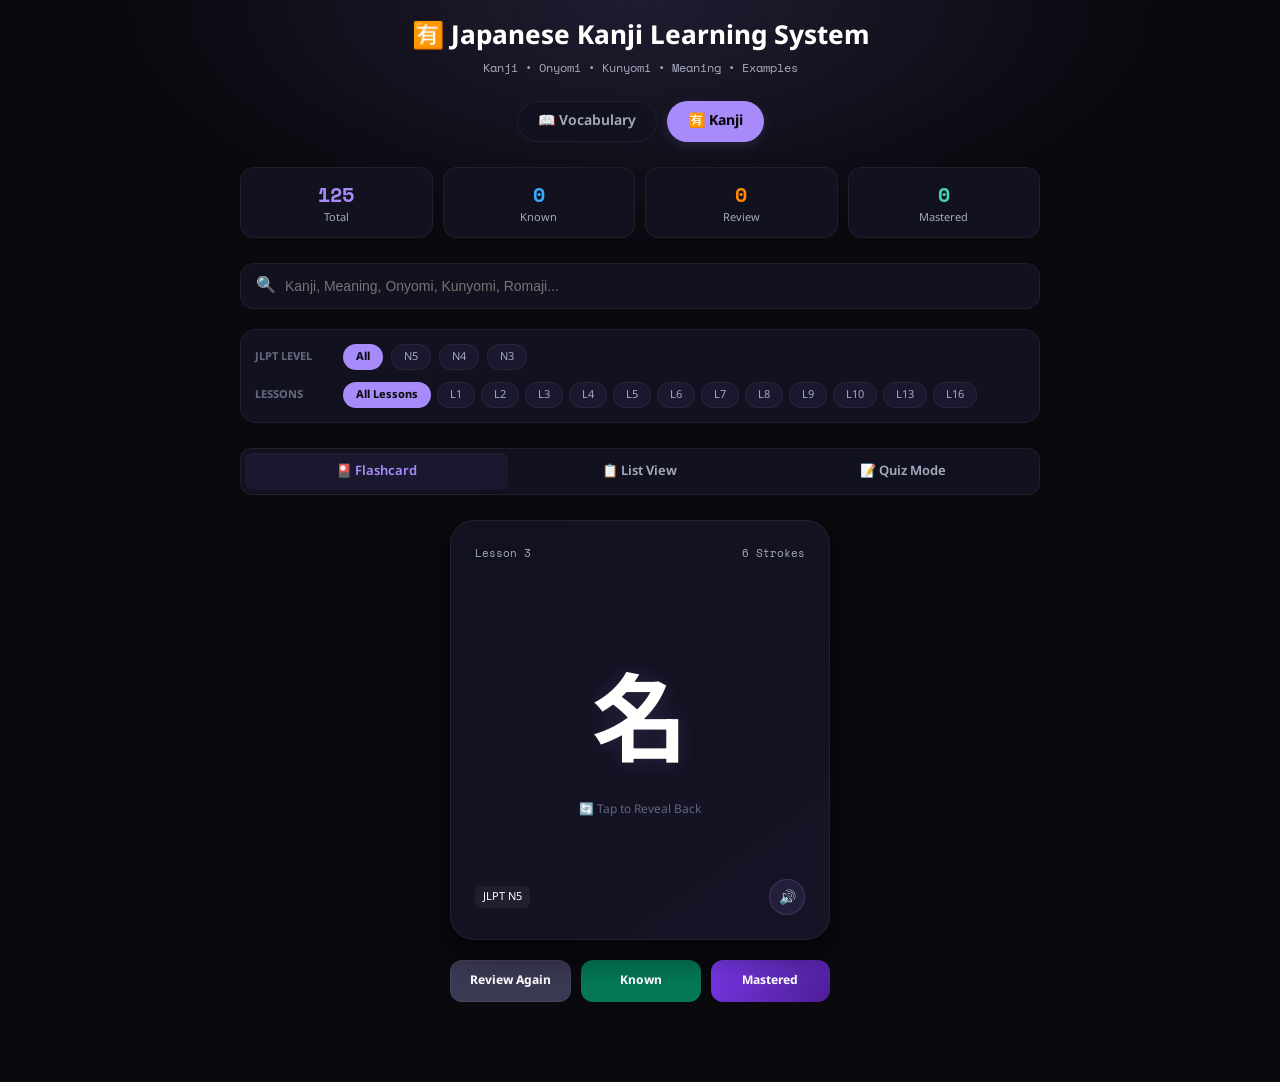
==== kanji.html @ b6e2bb4d "Add files via upload" ====
<!DOCTYPE html>
<html lang="bn">
<head>
<meta charset="UTF-8">
<meta name="viewport" content="width=device-width, initial-scale=1.0">
<title>Japanese Kanji Learning System (Premium)</title>
<link rel="preconnect" href="https://fonts.googleapis.com">
<link href="https://fonts.googleapis.com/css2?family=Noto+Sans+Bengali:wght@400;500;600;700&family=Noto+Sans+JP:wght@500;700&family=Space+Mono:wght@400;700&display=swap" rel="stylesheet">
<style>
:root {
  --bg: #09090e;
  --surface: #12111f;
  --surface2: #1a182e;
  --border: rgba(255,255,255,0.06);
  --text: #fffffe;
  --muted: #a7a9be;
  --hint: #63657a;
  --primary: #a78bfa; 
  --success: #43d9ad;
  --warning: #ff8906;
  --danger: #f43f5e;
  --glow: rgba(167, 139, 250, 0.15);
}

* { box-sizing: border-box; margin: 0; padding: 0; }
body { font-family: 'Noto Sans Bengali', sans-serif; background: var(--bg); color: var(--text); min-height: 100vh; padding: 20px 16px 80px; }
body::before { content: ''; position: fixed; inset: 0; background: radial-gradient(ellipse 60% 40% at 50% 0%, var(--glow) 0%, transparent 70%); pointer-events: none; z-index: 0; }
.container { position: relative; z-index: 1; max-width: 800px; margin: 0 auto; }

/* HEADER & NAV */
header { text-align: center; margin-bottom: 25px; }
header h1 { font-size: 26px; font-weight: 700; margin-bottom: 4px; display: flex; align-items: center; justify-content: center; gap: 8px; }
header p { font-size: 12px; color: var(--muted); font-family: 'Space Mono', monospace; }
.nav-tabs { display: flex; gap: 10px; margin-bottom: 25px; justify-content: center; }
.nav-tab { padding: 10px 20px; border-radius: 100px; background: var(--surface); color: var(--muted); text-decoration: none; font-weight: 600; font-size: 14px; border: 1px solid var(--border); transition: all 0.2s; }
.nav-tab.active { background: var(--primary); color: #09090e; font-weight: 700; box-shadow: 0 4px 12px var(--glow); border-color: transparent; }

/* STATS */
.stats-row { display: grid; grid-template-columns: repeat(4, 1fr); gap: 10px; margin-bottom: 25px; }
.stat-card { background: var(--surface); border: 1px solid var(--border); padding: 12px; border-radius: 14px; text-align: center; }
.stat-card .val { font-family: 'Space Mono', monospace; font-size: 20px; font-weight: 700; color: var(--primary); }
.stat-card .lbl { font-size: 11px; color: var(--muted); margin-top: 2px; }

/* SEARCH & FILTERS */
.search-wrapper { position: relative; margin-bottom: 20px; }
.search-input { width: 100%; padding: 14px 16px 14px 44px; background: var(--surface); border: 1px solid var(--border); border-radius: 14px; color: var(--text); font-size: 14px; transition: all 0.3s; }
.search-input:focus { outline: none; border-color: var(--primary); box-shadow: 0 0 15px var(--glow); }
.search-icon { position: absolute; left: 16px; top: 50%; transform: translateY(-50%); color: var(--hint); }

.filter-section { background: var(--surface); border: 1px solid var(--border); padding: 14px; border-radius: 16px; margin-bottom: 25px; display: flex; flex-direction: column; gap: 12px; }
.filter-row { display: flex; gap: 8px; flex-wrap: wrap; align-items: center; }
.filter-lbl { font-size: 11px; font-weight: bold; color: var(--hint); text-transform: uppercase; width: 80px; }
.chip { padding: 5px 12px; border-radius: 100px; background: var(--surface2); border: 1px solid var(--border); color: var(--muted); font-size: 11px; cursor: pointer; font-family: inherit; transition: all 0.2s; }
.chip.active { background: var(--primary); color: #09090e; font-weight: bold; border-color: transparent; }

/* MODE CONTROLLER */
.mode-switch { display: flex; background: var(--surface); border: 1px solid var(--border); padding: 4px; border-radius: 12px; margin-bottom: 25px; }
.mode-btn { flex: 1; padding: 10px; border: none; background: transparent; color: var(--muted); font-size: 13px; font-weight: 600; cursor: pointer; border-radius: 8px; transition: all 0.2s; font-family: inherit; }
.mode-btn.active { background: var(--surface2); color: var(--primary); box-shadow: inset 0 1px 2px rgba(255,255,255,0.05); }

/* KANJI FLASHCARD (Modern Premium Flip UI) */
.flashcard-view { display: flex; flex-direction: column; align-items: center; gap: 20px; }
.flip-container { perspective: 1000px; width: 100%; max-width: 380px; height: 420px; cursor: pointer; }
.card-inner { position: relative; width: 100%; height: 100%; text-align: center; transition: transform 0.6s cubic-bezier(0.4, 0, 0.2, 1); transform-style: preserve-3d; }
.flip-container.flipped .card-inner { transform: rotateY(180deg); }

.card-front, .card-back { position: absolute; width: 100%; height: 100%; backface-visibility: hidden; border-radius: 24px; border: 1px solid var(--border); padding: 24px; display: flex; flex-direction: column; justify-content: space-between; box-shadow: 0 15px 35px rgba(0,0,0,0.5); }
.card-front { background: linear-gradient(145deg, var(--surface), #151426); }
.card-back { background: linear-gradient(145deg, #151426, var(--surface)); transform: rotateY(180deg); text-align: left; overflow-y: auto; }

.badge-row { display: flex; justify-content: space-between; font-family: 'Space Mono', monospace; font-size: 11px; color: var(--muted); }
.kanji-big { font-family: 'Noto Sans JP', sans-serif; font-size: 96px; font-weight: 700; color: var(--text); margin: 20px 0; text-shadow: 0 0 20px var(--glow); }
.reveal-hint { font-size: 12px; color: var(--hint); display: flex; align-items: center; justify-content: center; gap: 5px; }

.audio-btn { background: rgba(167, 139, 250, 0.1); border: 1px solid rgba(167, 139, 250, 0.2); width: 36px; height: 36px; border-radius: 50%; display: flex; align-items: center; justify-content: center; color: var(--primary); cursor: pointer; transition: all 0.2s; font-size: 14px; }
.audio-btn:hover { background: var(--primary); color: #09090e; }

/* PROGRESS ACTIONS */
.action-row { display: flex; gap: 10px; width: 100%; max-width: 380px; }
.action-btn { flex: 1; padding: 12px; border: none; border-radius: 12px; font-family: inherit; font-size: 12px; font-weight: bold; cursor: pointer; transition: all 0.2s; text-align: center; color: #fff; }
.btn-review { background: #3b3a54; border: 1px solid rgba(255,255,255,0.05); }
.btn-known { background: #047857; }
.btn-master { background: linear-gradient(135deg, #7c3aed, #4c1d95); }

/* LIST VIEW */
.list-view { display: grid; grid-template-columns: repeat(auto-fill, minmax(170px, 1fr)); gap: 12px; width: 100%; }
.mini-card { background: var(--surface); border: 1px solid var(--border); border-radius: 16px; padding: 16px; text-align: center; transition: all 0.2s; cursor: pointer; position: relative; }
.mini-card:hover { border-color: var(--primary); transform: translateY(-3px); box-shadow: 0 8px 20px rgba(0,0,0,0.3); }
.mini-card .k-char { font-family: 'Noto Sans JP', sans-serif; font-size: 36px; font-weight: bold; margin-bottom: 6px; }
.mini-card .k-mean { font-size: 13px; font-weight: 600; color: var(--success); }
.mini-card .k-less { font-family: 'Space Mono', monospace; font-size: 10px; color: var(--hint); margin-top: 4px; }
.status-dot { position: absolute; top: 10px; right: 10px; width: 6px; height: 6px; border-radius: 50%; }

/* QUIZ VIEW */
.quiz-view { max-width: 500px; margin: 0 auto; background: var(--surface); border: 1px solid var(--border); padding: 24px; border-radius: 24px; }
.quiz-header { display: flex; justify-content: space-between; font-size: 12px; color: var(--muted); margin-bottom: 15px; font-family: 'Space Mono', monospace; }
.q-box { font-size: 22px; font-weight: 700; text-align: center; margin: 20px 0; color: var(--text); }
.q-box .large-q { font-family: 'Noto Sans JP', sans-serif; font-size: 64px; display: block; margin-bottom: 10px; }
.options-grid { display: flex; flex-direction: column; gap: 10px; }
.opt-btn { background: var(--surface2); border: 1px solid var(--border); padding: 14px; border-radius: 12px; color: var(--text); text-align: left; font-size: 14px; font-family: inherit; cursor: pointer; transition: all 0.2s; }
.opt-btn:hover { border-color: var(--primary); background: rgba(167,139,250,0.05); }
.opt-btn.correct { background: #065f46; border-color: var(--success); color: #fff; }
.opt-btn.wrong { background: #991b1b; border-color: var(--danger); color: #fff; }
.explanation-box { background: rgba(255,137,6,0.08); border-left: 4px solid var(--warning); padding: 12px; border-radius: 0 12px 12px 0; margin-top: 15px; font-size: 12px; line-height: 1.5; color: var(--muted); }

/* MODAL OVERLAY */
.modal { position: fixed; inset: 0; background: rgba(5,5,10,0.85); backdrop-filter: blur(8px); display: flex; align-items: center; justify-content: center; z-index: 1000; opacity: 0; pointer-events: none; transition: opacity 0.3s ease; padding: 16px; }
.modal.show { opacity: 1; pointer-events: auto; }
.modal-content { background: var(--surface); border: 1px solid var(--border); border-radius: 24px; padding: 24px; max-width: 550px; width: 100%; max-height: 90vh; overflow-y: auto; box-shadow: 0 20px 50px rgba(0,0,0,0.5); }
.modal-grid { display: grid; grid-template-columns: 100px 1fr; gap: 20px; border-bottom: 1px solid var(--border); padding-bottom: 16px; margin-bottom: 16px; }
.m-kanji-wrap { text-align: center; }
.m-kanji { font-family: 'Noto Sans JP', sans-serif; font-size: 64px; font-weight: 700; background: var(--surface2); border-radius: 16px; height: 100px; display: flex; align-items: center; justify-content: center; border: 1px solid var(--border); }
.sec-title { font-size: 12px; font-weight: bold; color: var(--primary); text-transform: uppercase; letter-spacing: 0.05em; margin-bottom: 6px; margin-top: 14px; }
.comp-chip { display: inline-block; background: rgba(255,255,255,0.04); border: 1px solid var(--border); padding: 4px 8px; border-radius: 6px; font-size: 12px; margin-right: 6px; margin-bottom: 6px; }
.ex-item, .sent-item { background: rgba(0,0,0,0.15); padding: 10px; border-radius: 10px; margin-bottom: 8px; font-size: 13px; line-height: 1.5; }
.jp-txt { font-family: 'Noto Sans JP', sans-serif; font-weight: 500; color: #fff; }
.m-close { display: block; width: 100%; padding: 12px; background: var(--surface2); border: 1px solid var(--border); color: var(--text); border-radius: 12px; cursor: pointer; font-weight: bold; font-family: inherit; margin-top: 20px; }
.m-close:hover { background: var(--danger); color: #fff; border-color: transparent; }

.hidden { display: none !important; }
</style>
</head>
<body>

<div class="container">
  <header>
    <h1>🈶 Japanese Kanji Learning System</h1>
    <p>Kanji • Onyomi • Kunyomi • Meaning • Examples</p>
  </header>

  <!-- NAVIGATION TABS -->
  <div class="nav-tabs">
    <a href="index.html" class="nav-tab">📖 Vocabulary</a>
    <a href="kanji.html" class="nav-tab active">🈶 Kanji</a>
  </div>

  <!-- STATS -->
  <div class="stats-row">
    <div class="stat-card"><div class="val" id="stTotal">0</div><div class="lbl">Total</div></div>
    <div class="stat-card"><div class="val" id="stKnown" style="color: #3da9fc;">0</div><div class="lbl">Known</div></div>
    <div class="stat-card"><div class="val" id="stReview" style="color: var(--warning);">0</div><div class="lbl">Review</div></div>
    <div class="stat-card"><div class="val" id="stMaster" style="color: var(--success);">0</div><div class="lbl">Mastered</div></div>
  </div>

  <!-- SEARCH BOX -->
  <div class="search-wrapper">
    <span class="search-icon">🔍</span>
    <input type="text" class="search-input" id="searchBar" placeholder="Kanji, Meaning, Onyomi, Kunyomi, Romaji..." oninput="debouncedSearch()">
  </div>

  <!-- FILTERS SECTION -->
  <div class="filter-section">
    <div class="filter-row">
      <span class="filter-lbl">JLPT Level</span>
      <button class="chip active" onclick="filterJLPT('all', this)">All</button>
      <button class="chip" onclick="filterJLPT('N5', this)">N5</button>
      <button class="chip" onclick="filterJLPT('N4', this)">N4</button>
      <button class="chip" onclick="filterJLPT('N3', this)">N3</button>
    </div>
    <div class="filter-row">
      <span class="filter-lbl">Lessons</span>
      <div id="lessonChipsContainer" style="display:flex; gap:6px; flex-wrap:wrap;">
        <button class="chip active" onclick="filterLesson('all', this)">All Lessons</button>
      </div>
    </div>
  </div>

  <!-- MODE SWITCHER -->
  <div class="mode-switch">
    <button class="mode-btn active" onclick="switchMode('flashcard')">🎴 Flashcard</button>
    <button class="mode-btn" onclick="switchMode('list')">📋 List View</button>
    <button class="mode-btn" onclick="switchMode('quiz')">📝 Quiz Mode</button>
  </div>

  <!-- MAIN VIEWS CONTAINER -->
  <main id="viewContainer">
    
    <!-- FLASHCARD MODE -->
    <div id="flashcardMode" class="flashcard-view">
      <div class="flip-container" id="flipper" onclick="toggleFlip()">
        <div class="card-inner">
          <!-- Front -->
          <div class="card-front">
            <div class="badge-row">
              <span id="fcLesson">Lesson --</span>
              <span id="fcStrokes">-- Strokes</span>
            </div>
            <div>
              <div class="kanji-big" id="fcKanji">一</div>
              <div class="reveal-hint">🔄 Tap to Reveal Back</div>
            </div>
            <div style="display:flex; justify-content:space-between; width:100%; align-items:center;">
              <span id="fcLevel" style="background:rgba(255,255,255,0.05); padding:4px 8px; border-radius:6px; font-size:11px;">JLPT N5</span>
              <button class="audio-btn" onclick="playAudio(event)">🔊</button>
            </div>
          </div>
          <!-- Back -->
          <div class="card-back">
            <div style="display:flex; justify-content:space-between; margin-bottom:10px;">
              <strong id="fcBackMeaning" style="color:var(--success); font-size:18px;">Meaning</strong>
              <button class="audio-btn" id="fcBackAudio">🔊</button>
            </div>
            <div style="font-size:13px; line-height:1.6; color:var(--muted); margin-bottom:12px;">
              <div><strong>Onyomi:</strong> <span id="fcBackOn" class="jp-txt"></span></div>
              <div><strong>Kunyomi:</strong> <span id="fcBackKun" class="jp-txt"></span></div>
              <div><strong>Radical:</strong> <span id="fcBackRadical"></span></div>
            </div>
            <div style="background:rgba(255,137,6,0.05); border-left:3px solid var(--warning); padding:8px; border-radius:4px; font-size:12px;">
              <strong style="color:var(--warning); display:block; margin-bottom:2px;">💡 AI Memory Story:</strong>
              <span id="fcBackStory"></span>
            </div>
            <div style="margin-top:12px; font-size:11px; color:var(--hint); text-align:center;">💡 Tap again to flip back or click Detail Modal below</div>
          </div>
        </div>
      </div>
      <!-- Progress Buttons -->
      <div class="action-row">
        <button class="action-btn btn-review" onclick="updateProgress('review')">Review Again</button>
        <button class="action-btn btn-known" onclick="updateProgress('known')">Known</button>
        <button class="action-btn btn-master" onclick="updateProgress('master')">Mastered</button>
      </div>
    </div>

    <!-- LIST MODE -->
    <div id="listMode" class="list-view hidden"></div>

    <!-- QUIZ MODE -->
    <div id="quizMode" class="quiz-view hidden">
      <div class="quiz-header">
        <div>Score: <span id="quizScore" style="color:var(--success); font-weight:bold;">0</span></div>
        <div>Question: <span id="quizProgress">0/10</span></div>
      </div>
      <div class="q-box" id="questionBox">Question Loading...</div>
      <div class="options-grid" id="optionsBox"></div>
      <div class="explanation-box hidden" id="quizExplanation"></div>
      <button class="m-close hidden" id="nextQuizBtn" onclick="generateQuizQuestion()" style="background:var(--primary); color:#09090e; margin-top:15px;">Next Question ➔</button>
    </div>

  </main>
</div>

<!-- COMPREHENSIVE DETAIL MODAL -->
<div class="modal" id="detailModal" onclick="closeModal()">
  <div class="modal-content" onclick="event.stopPropagation()">
    <div class="modal-grid">
      <div class="m-kanji-wrap">
        <div class="m-kanji" id="mdKanji"></div>
        <div style="font-size:11px; margin-top:6px; color:var(--hint);" id="mdStrokes"></div>
      </div>
      <div>
        <h2 id="mdMeaning" style="color:var(--success); margin-bottom:4px;"></h2>
        <p id="mdMeta" style="font-size:12px; color:var(--muted); font-family:'Space Mono';"></p>
        <div style="margin-top:8px;">
          <span class="comp-chip" id="mdRadical">Radical: </span>
        </div>
      </div>
    </div>
    
    <div class="sec-title">Readings</div>
    <div style="background:var(--surface2); padding:10px; border-radius:10px; font-size:13px; line-height:1.6;">
      <div><strong style="color:var(--hint)">Onyomi:</strong> <span id="mdOn" class="jp-txt"></span></div>
      <div><strong style="color:var(--hint)">Kunyomi:</strong> <span id="mdKun" class="jp-txt"></span></div>
    </div>

    <div class="sec-title">🧠 AI Component & Memory Technique</div>
    <div style="background:rgba(255,137,6,0.04); border-left:3px solid var(--warning); padding:12px; border-radius:6px; font-size:13px; line-height:1.5;">
      <div style="margin-bottom:6px;"><strong>Components:</strong> <span id="mdComponents" style="color:#fff;"></span></div>
      <div><strong>Story:</strong> <span id="mdStory" style="color:var(--muted);"></span></div>
    </div>

    <div class="sec-title">📚 Common Compound Words</div>
    <div id="mdExamples"></div>

    <div class="sec-title">💬 Context Sentence</div>
    <div id="mdSentences"></div>

    <button class="m-close" onclick="closeModal()">Close Details</button>
  </div>
</div>

<script>
/**
 * ----------------------------------------------------
 * KANJI KNOWLEDGE DATABASE (L3 to L18 Complete System)
 * Includes Native Fallbacks for Missing Markdown Parsed Fields
 * ----------------------------------------------------
 */
/**
 * ----------------------------------------------------
 * KANJI KNOWLEDGE DATABASE (ALL LESSONS COMPLETE LIST)
 * Cleaned, Structured & Formatted with Premium AI Fallbacks
 * ----------------------------------------------------
 */
const RAW_KANJI_DATABASE = [
  // A1/A2 Elementary Core Lessons (Initial Phase)
  {
    kanji: '名', lesson: '3', meaning: 'নাম / খ্যাতি / বিখ্যাত', strokes: 6, jlpt: 'N5', radical: '口 (Mouth)',
    on: 'メイ / ミョウ (mei / myō)', kun: 'な (na)', components: '夕 (সন্ধ্যা) + 口 (মুখ)',
    story: 'সন্ধ্যায় অন্ধকারে কাউকে চিনতে না পেরে তার "নাম" ধরে ডাকার প্রাচীন দৃশ্য থেকে এই কাঞ্জি এসেছে।',
    examples: [{word: '名前', furigana: 'なまえ', romaji: 'namae', meaning: 'নাম'}, {word: '有名', furigana: 'ゆうめい', romaji: 'yūmei', meaning: 'বিখ্যাত'}],
    sentences: [{jp: 'お名前は何ですか？', furi: 'おなまえはなんですか？', rom: 'O-namae wa nan desu ka?', bn: 'আপনার নাম কি?'}]
  },
  {
    kanji: '前', lesson: '3', meaning: 'সামনে / আগে', strokes: 9, jlpt: 'N5', radical: '刀 (Knife)',
    on: 'ゼン (zen)', kun: 'まえ (mae)', components: 'ハ + 一 + 月 + リ (ছুরি)',
    story: 'মাংস কাটার ছুরির সামনে সমস্ত উপাদান সাজিয়ে রাখার দৃশ্য।',
    examples: [{word: '名前', furigana: 'なまえ', romaji: 'namae', meaning: 'নাম'}, {word: '午前', furigana: 'ごぜん', romaji: 'gozen', meaning: 'সকাল / AM'}],
    sentences: [{jp: '駅の前にいます。', furi: 'えきのまえにいます。', rom: 'Eki no mae ni imasu.', bn: 'আমি স্টেশনের সামনে আছি।'}]
  },
  {
    kanji: '国', lesson: '3', meaning: 'দেশ / রাষ্ট্র', strokes: 8, jlpt: 'N5', radical: '囗 (Enclosure)',
    on: 'コク (koku)', kun: 'くに (kuni)', components: '囗 (সীমানা) + 玉 (রত্ন)',
    story: 'চারদিকের সুরক্ষিত সীমানার ভেতরে রাজা তার মূল্যবান রত্ন বা সম্পদ রক্ষা করছেন—এটাই একটি দেশ।',
    examples: [{word: '外国', furigana: 'がいこく', romaji: 'gaikoku', meaning: 'বিদেশ'}, {word: '中国', furigana: 'ちゅうごく', romaji: 'chūgoku', meaning: 'চীন'}],
    sentences: [{jp: 'お国はどちらですか？', furi: 'おくにはどちらですか？', rom: 'O-kuni wa dochira desu ka?', bn: 'আপনার দেশ কোথায়?'}]
  },
  {
    kanji: '私', lesson: '3', meaning: 'আমি / ব্যক্তিগত', strokes: 7, jlpt: 'N5', radical: '禾 (Grain)',
    on: 'シ (shi)', kun: 'わたし / わたくし (watashi)', components: '禾 (শস্য) + 厶 (ব্যক্তিগত)',
    story: 'নিজের চাষ করা শস্য নিজের প্রাইভেট বা ব্যক্তিগত ঝুড়িতে রাখার মাধ্যমে "আমি" বা "নিজস্ব" প্রকাশ পায়।',
    examples: [{word: '私立大学', furigana: 'しりつだいがく', romaji: 'shiritsu daigaku', meaning: 'প্রাইভেট বিশ্ববিদ্যালয়'}],
    sentences: [{jp: '私は学生です。', furi: 'わたしはがくせいになります。', rom: 'Watashi wa gakusei desu.', bn: 'আমি একজন ছাত্র।'}]
  },
  {
    kanji: '父', lesson: '4', meaning: 'বাবা / পিতা', strokes: 4, jlpt: 'N5', radical: '父 (Father)',
    on: 'フ (fu)', kun: 'ちち (chichi)', components: '父 (কুঠার)',
    story: 'প্রাচীনকালে পরিবারের প্রধান বা বাবা দুই হাতে দুটি পাথরের কুঠার নিয়ে সবাইকে রক্ষা করতেন।',
    examples: [{word: 'お父さん', furigana: 'おとうさん', romaji: 'otōsan', meaning: 'বাবা (অন্যের/সম্মানসূচক)'}, {word: '祖父', furigana: 'そふ', romaji: 'sofu', meaning: 'দাদা / নানা'}],
    sentences: [{jp: '私の父は会社員です。', furi: 'わたしのちちはかいしゃいんです。', rom: 'Watashi no chichi wa kaishain desu.', bn: 'আমার বাবা একজন চাকুরিজীবী।'}]
  },
  {
    kanji: '母', lesson: '4', meaning: 'মা / মাতা', strokes: 5, jlpt: 'N5', radical: '毋 (Mother)',
    on: 'ボ (bo)', kun: 'はは (haha)', components: '女 (নারী) + ორი წერტიলি (বুকের দুধের ফোঁটা)',
    story: 'একজন নারী তার সন্তানকে পরম যত্নে স্তন্যপান করাচ্ছেন, এটি মায়ের ভালোবাসার প্রতীক।',
    examples: [{word: 'お母さん', furigana: 'おかあさん', romaji: 'okāsan', meaning: 'মা (সম্মানসূচক)'}, {word: '祖母', furigana: 'そぼ', romaji: 'sobo', meaning: 'দাদী / নানী'}],
    sentences: [{jp: '母の料理は美味しいです。', furi: 'ははのりょうりはおいしいです。', rom: 'Haha no ryōri wa oishii desu.', bn: 'মায়ের রান্না অনেক সুস্বাদু।'}]
  },
  {
    kanji: '子', lesson: '4', meaning: 'সন্তান / শিশু', strokes: 3, jlpt: 'N5', radical: '子 (Child)',
    on: 'シ / ス (shi / su)', kun: 'こ (ko)', components: '子 (শিশু)',
    story: 'একটি ছোট শিশু দুহাত দুপাশে ছড়িয়ে দোলনা বা বিছানায় শুয়ে খেলা করছে।',
    examples: [{word: '子ども', furigana: 'こども', romaji: 'kodomo', meaning: 'শিশু / বাচ্চারা'}, {word: '男の子', furigana: 'おとこのこ', romaji: 'otoko no ko', meaning: 'ছেলে শিশু'}],
    sentences: [{jp: 'あそこに子どもがいます。', furi: 'あそこにこどもがいます。', rom: 'Asoko ni kodomo ga imasu.', bn: 'ঐখানে একটি শিশু আছে।'}]
  },
  {
    kanji: '本', lesson: '4', meaning: 'বই / মূল / উৎস / কাউন্টার', strokes: 5, jlpt: 'N5', radical: '木 (Tree)',
    on: 'ホン (hon)', kun: 'もと (moto)', components: '木 (গাছ) + 一 (গোড়া)',
    story: 'গাছের গোড়ায় বা মূলে দাগ দেওয়া হয়েছে, যা থেকে কাগজ বা "বই" এর মূল উৎস তৈরি হয়।',
    examples: [{word: '日本', furigana: 'にほん', romaji: 'nihon', meaning: 'জাপান'}, {word: '日本語', furigana: 'にほんご', romaji: 'nihongo', meaning: 'জাপানি ভাষা'}],
    sentences: [{jp: 'これは日本語の本です。', furi: 'これはにほんごのほんですか。', rom: 'Kore wa nihongo no hon desu.', bn: 'এটি একটি জাপানি ভাষার বই।'}]
  },
  {
    kanji: '水', lesson: '5', meaning: 'পানি / জল', strokes: 4, jlpt: 'N5', radical: '水 (Water)',
    on: 'スイ (sui)', kun: 'みず (mizu)', components: '水 (পানি)',
    story: 'চারিদিকে স্প্ল্যাশ বা ছিটকে পড়া পানির ফোঁটা ও মূল জলধারার চিত্র থেকে এটি গঠিত।',
    examples: [{word: '水道', furigana: 'すいどう', romaji: 'suidō', meaning: 'সাপ্লাই পানি'}, {word: '水曜日', furigana: 'すいようび', romaji: 'suiyōbi', meaning: 'বুধবার'}],
    sentences: [{jp: 'お水をください。', furi: 'おみずをください。', rom: 'O-mizu o kudasai.', bn: 'অনুগ্রহ করে পানি দিন।'}]
  },
  {
    kanji: '食', lesson: '5', meaning: 'খাবার / খাওয়া', strokes: 9, jlpt: 'N5', radical: '食 (Food)',
    on: 'ショク (shoku)', kun: 'た.べる (ta.beru)', components: '𠊎 (ছাদ) + 良 (ভালো)',
    story: 'একটি নিরাপদ ঘরের নিচে ভালো বা পুষ্টিকর জিনিস এনে আহার করা।',
    examples: [{word: '食べます', furigana: 'たべます', romaji: 'tabemasu', meaning: 'খাওয়া'}, {word: '食堂', furigana: 'しょくどう', romaji: 'shokudō', meaning: 'ক্যান্টিন / রেস্টুরেন্ট'}],
    sentences: [{jp: '朝ご飯を食べます。', furi: 'あさごはんをたべます。', rom: 'Asagohan o tabemasu.', bn: 'আমি সকালের নাস্তা খাই।'}]
  },
  {
    kanji: '飲', lesson: '5', meaning: 'পান করা', strokes: 12, jlpt: 'N5', radical: '食 (Food)',
    on: 'イン (in)', kun: 'の.む (no.mu)', components: '食 (খাবার) + 欠 (হাঁ করা মুখ)',
    story: 'খাবারের সামনে গিয়ে তৃষ্ণার্ত অবস্থায় বড় করে মুখ হাঁ করে তরল ড্রিংক বা পান করা।',
    examples: [{word: '飲みます', furigana: 'みます', romaji: 'nomimasu', meaning: 'পান করা'}, {word: '飲み物', furigana: 'のみもの', romaji: 'nomimono', meaning: 'পানীয়'}],
    sentences: [{jp: 'お茶を飲みませんか？', furi: 'おちゃをのみませんか？', rom: 'O-cha o nomimasen ka?', bn: 'একসাথে চা পান করবেন কি?'}]
  },
  {
    kanji: '魚', lesson: '6', meaning: 'মাছ', strokes: 11, jlpt: 'N5', radical: '魚 (Fish)',
    on: 'ギョ (gyo)', kun: 'さかな (sakana)', components: 'ク (মাথা) + 田 (শরীর) + 灬 (লেজ/পাখনা)',
    story: 'মাছের মাথা, আঁশযুক্ত বড় পেট এবং পানির নিচে থাকা পাখনার ছবির সমন্বয়ে কাঞ্জিটি গঠিত।',
    examples: [{word: '魚市場', furigana: 'うおいちば', romaji: 'uoichiba', meaning: 'মাছের বাজার'}, {word: '人魚', furigana: 'にんぎょ', romaji: 'ningyo', meaning: 'মৎস্যকন্যা'}],
    sentences: [{jp: '生の魚は食べられません。', furi: 'なまのさかなはたべられません。', rom: 'Nama no sakana wa taberaremasen.', bn: 'আমি কাঁচা মাছ খেতে পারি না।'}]
  },
  {
    kanji: '肉', lesson: '6', meaning: 'মাংস', strokes: 6, jlpt: 'N5', radical: '肉 (Meat)',
    on: 'ニク (niku)', kun: 'しし (shishi)', components: '内 (ভেতরে) + 人 (মানুষ)',
    story: 'একটি কসাইখানায় ঝুলিয়ে রাখা চর্বিযুক্ত মাংসের টুকরোর ভেতরের টেক্সচার ডিজাইন।',
    examples: [{word: '牛肉', furigana: 'ぎゅうにく', romaji: 'gyūniku', meaning: 'গরুর মাংস'}, {word: '豚肉', furigana: 'ぶたにく', romaji: 'butaniku', meaning: 'শূকরের মাংস'}],
    sentences: [{jp: '肉料理が好きです。', furi: 'にくりょうりがすきです。', rom: 'Niku ryōri ga suki desu.', bn: 'আমি মাংসের পদ পছন্দ করি।'}]
  },
  {
    kanji: '好', lesson: '6', meaning: 'পছন্দ / ভালোবাসা', strokes: 6, jlpt: 'N5', radical: '女 (Woman)',
    on: 'コウ (kō)', kun: 'す.き (su.ki)', components: '女 (নারী) + 子 (শিশু)',
    story: 'একজন মা বা নারী যখন তার কোলজুড়ে থাকা সন্তানকে আদর করেন, তখন পৃথিবীর সবচেয়ে সুন্দর "পছন্দ" বা স্নেহের প্রকাশ ঘটে।',
    examples: [{word: '大好き', furigana: 'だいすき', romaji: 'daisuki', meaning: 'খুব পছন্দ করা'}, {word: '好物', furigana: 'こうぶつ', romaji: 'kōbutsu', meaning: 'প্রিয় খাবার'}],
    sentences: [{jp: '日本語の勉強が好きです。', furi: 'にほんごのべんきょうがすきです。', rom: 'Nihongo no benkyō ga suki desu.', bn: 'আমি জাপানি ভাষা পড়তে পছন্দ করি।'}]
  },
  {
    kanji: '家', lesson: '7', meaning: 'বাড়ি / ঘর / পরিবার', strokes: 10, jlpt: 'N5', radical: '宀 (Roof)',
    on: 'カ / ケ (ka / ke)', kun: 'いえ / や (ie / ya)', components: '宀 (ছাদ) + 豕 (শূকর/গৃহপালিত পশু)',
    story: 'প্রাচীনকালে একটি ছাদের নিচে গৃহপালিত পশু ও সম্পত্তি একসাথে রেখে মানুষ যেখানে বসবাস করত—সেটিই বাড়ি।',
    examples: [{word: '家族', furigana: 'かぞく', romaji: 'kazoku', meaning: 'পরিবার'}, {word: '家賃', furigana: 'やちん', romaji: 'yachin', meaning: 'বাড়ি ভাড়া'}],
    sentences: [{jp: '私の家は駅の近くにあります。', furi: 'わたしのいえはえきのちかくにあります。', rom: 'Watashi no ie wa eki no chikaku ni imasu.', bn: 'আমার বাড়ি স্টেশনের কাছে অবস্থিত।'}]
  },
  {
    kanji: '新', lesson: '7', meaning: 'নতুন', strokes: 13, jlpt: 'N5', radical: '斤 (Axe)',
    on: 'シン (shin)', kun: 'あたら.しい (atara.shii)', components: '立 (দাঁড়ানো) + 木 (গাছ) + 斤 (কুঠার)',
    story: 'কুঠার দিয়ে বনের তাজা কাঠ কেটে এনে যখন নতুন বাড়ি বা জিনিস তৈরি করা হয়, তখন তা "নতুন" দেখায়।',
    examples: [{word: '新しい', furigana: 'あたらしい', romaji: 'atarashii', meaning: 'নতুন'}, {word: '新幹線', furigana: 'しんかんせん', romaji: 'shinkansen', meaning: 'বুলেট ট্রেন'}],
    sentences: [{jp: '新しいスマホを買いました。', furi: 'あたらしいすまほをかいました。', rom: 'Atarashii sumaho o kaimashita.', bn: 'আমি একটি নতুন স্মার্টফোন কিনেছি।'}]
  },
  {
    kanji: '広', lesson: '7', meaning: 'প্রশস্ত / চওড়া / বড়', strokes: 5, jlpt: 'N5', radical: '广 (Dotted cliff/Building)',
    on: 'コウ (kō)', kun: 'ひろ.い (hiro.i)', components: '广 (বড় ছাদ) + ム (ব্যক্তিগত)',
    story: 'একটি বিশাল খিলানযুক্ত ছাদের নিচের উন্মুক্ত প্রশস্ত ফাঁকা বড় জায়গা।',
    examples: [{word: '広い', furigana: 'ひろい', romaji: 'hiroi', meaning: 'প্রশস্ত'}, {word: '広場', furigana: 'ひろば', romaji: 'hiroba', meaning: 'খেলার মাঠ / স্কয়ার'}],
    sentences: [{jp: 'この部屋はとても広いです。', furi: 'このへやはとてもひろいです。', rom: 'Kono heya wa totemo hiroi desu.', bn: 'এই রুমটি অনেক চলো ও বড়।'}]
  },
  {
    kanji: '古', lesson: '7', meaning: 'পুরনো', strokes: 5, jlpt: 'N5', radical: '口 (Mouth)',
    on: 'コ (ko)', kun: 'ふる.い (furu.i)', components: '十 (দশ) + 口 (মুখ)',
    story: 'দশটি প্রজন্ম ধরে বা ১০ জন মানুষের মুখ ঘুরে যে গল্প বা জিনিস আজ পর্যন্ত এসেছে, তা অত্যন্ত "পুরনো"।',
    examples: [{word: '古い', furigana: 'ふるい', romaji: 'furui', meaning: 'পুরনো'}, {word: '中古車', furigana: 'ちゅうこしゃ', romaji: 'chūkōsha', meaning: 'সেকেন্ড হ্যান্ড গাড়ি'}],
    sentences: [{jp: 'これは古い本です。', furi: 'これはふるいほんですか。', rom: 'Kore wa furui hon desu.', bn: 'এটি একটি পুরনো বই।'}]
  },
  {
    kanji: '上', lesson: '8', meaning: 'উপরে', strokes: 3, jlpt: 'N5', radical: '一 (One)',
    on: 'ジョウ (jō)', kun: 'うえ / あ.げる (ue / a.geru)', components: 'ト + 一',
    story: 'একটি অনুভূমিক সমতল লাইনের উপরের দিকে খাড়া নির্দেশক চিহ্ন দিয়ে "উপরে" বোঝানো হচ্ছে।',
    examples: [{word: '上手', furigana: 'じょうず', romaji: 'jōzu', meaning: 'দক্ষ / পারদর্শী'}, {word: '屋上', furigana: 'おくじょう', romaji: 'okujō', meaning: 'ছাদ'}],
    sentences: [{jp: '机の上に本があります。', furi: 'つくえのうえにほんがあります。', rom: 'Tsukue no ue ni hon ga imasu.', bn: 'টেবিলের উপরে বই আছে।'}]
  },
  {
    kanji: '下', lesson: '8', meaning: 'নিচে / কম', strokes: 3, jlpt: 'N5', radical: '一 (One)',
    on: 'カ / ゲ (ka / ge)', kun: 'した / さ.げる (shita / sa.geru)', components: '下 (নিচে)',
    story: 'একটি প্রধান সমতল ভিত্তিরেখার নিচের দিকে ঝুলে থাকা খাড়া রেখা দ্বারা "নিচে" নির্দেশ করা হয়েছে।',
    examples: [{word: '地下鉄', furigana: 'ちかてつ', romaji: 'chikatetsu', meaning: 'পাতাল রেল'}, {word: '下手', furigana: 'へた', romaji: 'heta', meaning: 'অদক্ষ'}],
    sentences: [{jp: '椅子の下に猫がいます。', furi: 'いすのしたにねこがいます。', rom: 'Isu no shita ni neko ga imasu.', bn: 'চেয়ারের নিচে একটি বিড়াল আছে।'}]
  },
  {
    kanji: '中', lesson: '8', meaning: 'ভেতরে / মধ্যে / মাঝখানে', strokes: 4, jlpt: 'N5', radical: '丨 (Stick)',
    on: 'チュウ (chū)', kun: 'なか (naka)', components: '口 (বক্স) + 丨 (খাড়া দাগ)',
    story: 'একটি চারকোনা বাক্সের ঠিক মাঝখান দিয়ে একটি তীর বা কাঠি ভেদ করে চলে গেছে—যা "ভেতর" বা "কেন্দ্র" নির্দেশক।',
    examples: [{word: '一日中', furigana: 'いちにちじゅう', romaji: 'ichinichijū', meaning: 'সারাদিন ধরে'}, {word: '中国', furigana: 'ちゅうごく', romaji: 'chūgoku', meaning: 'চীন'}],
    sentences: [{jp: 'カバンの中に何がありますか？', furi: 'かばんのなかになにがありますか？', rom: 'Kaban no naka ni nani ga arimasu ka?', bn: 'ব্যাগের ভেতর কী আছে?'}]
  },
  {
    kanji: '月', lesson: '9', meaning: 'চাঁদ / মাস', strokes: 4, jlpt: 'N5', radical: '月 (Moon)',
    on: 'ゲツ / ガツ (getsu / gatsu)', kun: 'つき (tsuki)', components: '月 (চাঁদ)',
    story: 'আকাশের বাঁকা অর্ধচন্দ্রাকৃতির মেঘে ঢাকা চাঁদ এবং তার ভেতরের চমৎকার দুটি খাঁজকাটা আলো।',
    examples: [{word: '月曜日', furigana: 'げつようび', romaji: 'getsuyōbi', meaning: 'সোমবার'}, {word: '今月', furigana: 'こんげつ', romaji: 'kongetsu', meaning: 'এই মাস'}],
    sentences: [{jp: '月がとても綺麗ですね。', furi: 'つきがとてもきれいですね。', rom: 'Tsuki ga totemo kirei desu ne.', bn: 'চাঁদটি আজ অনেক সুন্দর, তাই না?'}]
  },
  {
    kanji: '金', lesson: '9', meaning: 'টাকা / সোনা / ধাতু', strokes: 8, jlpt: 'N5', radical: '金 (Gold)',
    on: 'キン (kin)', kun: 'かね / おかね (kane)', components: '人 (ছাদ) + 王 (রাজা) + দুই ফোঁটা সোনা',
    story: 'রাজার মাটির নিচের গোপন খনিতে সোনার খাঁটি গলানো দলা চকচক করছে—এটিই ধনসম্পদ বা টাকা।',
    examples: [{word: 'お金', furigana: 'おかね', romaji: 'okane', meaning: 'টাকা'}, {word: '金曜日', furigana: 'きんようび', romaji: 'kinyōbi', meaning: 'শুক্রবার'}],
    sentences: [{jp: 'お金がありません。', furi: 'おかねがありません。', rom: 'Okane ga arimasen.', bn: 'আমার কাছে কোনো টাকা নেই।'}]
  },
  {
    kanji: '火', lesson: '9', meaning: 'আগুন', strokes: 4, jlpt: 'N5', radical: '火 (Fire)',
    on: 'カ (ka)', kun: 'ひ (hi)', components: '火 (আগুন)',
    story: 'মাঝখানে জ্বলজ্বলে মূল কাঠের আগুন এবং দুপাশে ছিটকে যাওয়া দুটি আগুনের স্ফুলিঙ্গ।',
    examples: [{word: '火曜日', furigana: 'かようび', romaji: 'kayōbi', meaning: 'মঙ্গলবার'}, {word: '火山', furigana: 'かざん', romaji: 'kazan', meaning: 'আগ্নেয়গিরি'}],
    sentences: [{jp: '火に気をつけて。', furi: 'ひにきをつけて。', rom: 'Hi ni ki o tsukete.', bn: 'আগুন থেকে সাবধানে থেকো।'}]
  },
  {
    kanji: '土', lesson: '9', meaning: 'মাটি / পৃথিবী', strokes: 3, jlpt: 'N5', radical: '土 (Earth)',
    on: 'ド / ト (do / to)', kun: 'つち (tsuchi)', components: '土 (মাটি)',
    story: 'সমতল মাটির বুক চিরে একটি কচি সবুজ চারা গাছ খাড়া হয়ে সোজা উপরের দিকে বাড়ছে।',
    examples: [{word: '土曜日', furigana: 'どようび', romaji: 'doyōbi', meaning: 'শনিবার'}, {word: '土地', furigana: 'とち', romaji: 'tochi', meaning: 'জমি / ভূমি'}],
    sentences: [{jp: '土曜日は仕事が休みです。', furi: 'どようびはしごとがやすみです。', rom: 'Doyōbi wa shigoto ga yasumi desu.', bn: 'শনিবার আমার কাজ ছুটি থাকে।'}]
  },
  {
    kanji: '日', lesson: '9', meaning: 'সূর্য / দিন', strokes: 4, jlpt: 'N5', radical: '日 (Sun)',
    on: 'ニチ / ジツ (nichi / jitsu)', kun: 'ひ / び (hi / bi)', components: '日 (সূর্য)',
    story: 'একটি চারকোনা বক্সের মাঝখানে রেখা। প্রাচীনকালের গোলাকার সূর্যের সরলীকৃত লেখার রূপ।',
    examples: [{word: '日曜日', furigana: 'にちようび', romaji: 'nichiyōbi', meaning: 'रविवार'}, {word: '毎日', furigana: 'まいにち', romaji: 'mainichi', meaning: 'প্রতিদিন'}],
    sentences: [{jp: '日曜日に日本へ行きます。', furi: 'にちようびににほんへいきます。', rom: 'Nichiyōbi ni nihon he ikimasu.', bn: 'আমি রবিবারে জাপানে যাবো।'}]
  },
  {
    kanji: '木', lesson: '9', meaning: 'গাছ / কাঠ', strokes: 4, jlpt: 'N5', radical: '木 (Tree)',
    on: 'モク / ボク (moku / boku)', kun: 'き (ki)', components: '木 (গাছ)',
    story: 'একটি সোজা ট্রাঙ্ক বা কান্ড বিশিষ্ট বড় গাছ যার ডালপালা দুপাশে এবং শিকড় নিচে ছড়ানো।',
    examples: [{word: '木曜日', furigana: 'もくようび', romaji: 'mokuyōbi', meaning: 'বৃহস্পতিবার'}, {word: '木の下', furigana: 'きのした', romaji: 'ki no shita', meaning: 'গাছের নিচে'}],
    sentences: [{jp: '庭に大きな木があります。', furi: 'にわにおおきなきがあります。', rom: 'Niwa ni ookina ki ga arimasu.', bn: 'বাগানে একটি বড় গাছ আছে।'}]
  },
  {
    kanji: '曜', lesson: '9', meaning: 'সপ্তাহের দিন / উজ্জ্বল নক্ষত্র', strokes: 18, jlpt: 'N5', radical: '日 (Sun)',
    on: 'ヨウ (yō)', kun: '-', components: '日 (সূর্য) + ヨヨ + 隹 (পাখি)',
    story: 'সূর্যের আলোয় ডানা মেলে আকাশে ওড়া পাখির ডানার কম্পন দিয়ে দিনের উজ্জ্বল গতি হিসাব করা।',
    examples: [{word: '曜日', furigana: 'ようび', romaji: 'yōbi', meaning: 'সপ্তাহের বার / দিন'}],
    sentences: [{jp: '何曜日が好きですか？', furi: 'なんようびがすきですか？', rom: 'Nan yōbi ga suki desu ka?', bn: 'আপনার কোন বারটি পছন্দ?'}]
  },
  {
    kanji: '朝', lesson: '10', meaning: 'সকাল', strokes: 12, jlpt: 'N5', radical: '月 (Moon)',
    on: 'チョウ (chō)', kun: 'あさ (asa)', components: '十 + 日 + 十 + 月 (চাঁদ)',
    story: 'ভোরবেলা যখন ঘাসের আড়াল থেকে সূর্য উঠছে অথচ চাঁদের আলো তখনও আকাশ থেকে পুরোপুরি মুছে যায়নি।',
    examples: [{word: '朝ご飯', furigana: 'あさごはん', romaji: 'asagohan', meaning: 'সকালের নাস্তা'}, {word: '毎朝', furigana: 'まいあさ', romaji: 'maiasa', meaning: 'প্রতি সকাল'}],
    sentences: [{jp: '毎朝６時に起きます。', furi: 'まいあさろくじにおきます。', rom: 'Maiasa roku-ji ni okimasu.', bn: 'আমি প্রতি সকালে ৬ টায় ঘুম থেকে উঠি।'}]
  },
  {
    kanji: '時', lesson: '10', meaning: 'সময় / ঘন্টা', strokes: 10, jlpt: 'N5', radical: '日 (Sun)',
    on: 'ジ (ji)', kun: 'とき (toki)', components: '日 (সূর্য) + 寺 (মন্দির)',
    story: 'প্রাচীনকালে মন্দিরের ঘণ্টার আওয়াজ এবং সূর্যের অবস্থান মেপে নিখুঁত "সময়" নির্ধারণ করা হতো।',
    examples: [{word: '時間', furigana: 'じかん', romaji: 'jikan', meaning: 'সময় / ঘন্টা'}, {word: '１２時', furigana: 'じゅうにじ', romaji: 'jūni-ji', meaning: '১২ টা'}],
    sentences: [{jp: '今、何時ですか？', furi: 'いま、なんじですか？', rom: 'Ima, nan ji desu ka?', bn: 'এখন কয়টা বাজে?'}]
  },
  {
    kanji: '昼', lesson: '10', meaning: 'দুপুর / মধ্যাহ্ন', strokes: 9, jlpt: 'N5', radical: '日 (Sun)',
    on: 'チュウ (chū)', kun: 'ひる (hiru)', components: '尺 + 日 (সূর্য)',
    story: 'দিনের সূর্য যখন মাথার উপর ঠিক সোজা স্কেলে পরিমাপযোগ্য খাঁড়া অবস্থানে থাকে, তখন দুপুর।',
    examples: [{word: '昼休み', furigana: 'ひるやすみ', romaji: 'hiruyasumi', meaning: 'দুপুরের বিরতি'}, {word: '昼ご飯', furigana: 'ひるごはん', romaji: 'hirugohan', meaning: 'দুপুরের খাবার'}],
    sentences: [{jp: '昼休みに公園へ行きます。', furi: 'ひるやすみにこうえんへいきます。', rom: 'Hiruyasumi ni kōen he ikimasu.', bn: 'দুপুরের ছুটিতে আমি পার্কে যাই।'}]
  },
  {
    kanji: '分', lesson: '10', meaning: 'মিনিট / অংশ / ভাগ করা', strokes: 4, jlpt: 'N5', radical: '刀 (Knife)',
    on: 'フン / ブン (fun / bun)', kun: 'わ.かる (wa.karu)', components: '八 (ভাগ করা) + 刀 (ছুরি)',
    story: 'একটি ধারালো ছুরি দিয়ে কোনো জিনিসকে সমান দুই ভাগে কেটে টুকরো অংশ বা মিনিট নির্ধারণ করা।',
    examples: [{word: '１０分', furigana: 'じゅっぷん', romaji: 'juppun', meaning: '১০ মিনিট'}, {word: '半分', furigana: 'はんぶん', romaji: ' অর্ধেক'}],
    sentences: [{jp: 'あと５分待ってください。', furi: 'あとごふんまってください。', rom: 'Ato go-fun matte kudasai.', bn: 'আর মাত্র ৫ মিনিট অপেক্ষা করুন।'}]
  },
  {
    kanji: '夜', lesson: '10', meaning: 'রাত / রাত্রি', strokes: 8, jlpt: 'N5', radical: '夕 (Evening)',
    on: 'ヤ (ya)', kun: 'よる / よ (yoru / yo)', components: '亠 + 亻 + タ (সন্ধ্যা)',
    story: 'মানুষ যখন কাজ শেষে তার ঘরের ছাদের নিচে এসে সন্ধ্যার অন্ধকারে ঘুমিয়ে পড়ার প্রস্তুতি নেয়, তা-ই রাত।',
    examples: [{word: '夜中', furigana: 'よなか', romaji: 'yonaka', meaning: 'মধ্যরাত'}, {word: '今夜', furigana: 'こんや', romaji: 'konya', meaning: 'আজ রাত'}],
    sentences: [{jp: '夜は早く寝ます。', furi: 'よるははやくねます。', rom: 'Yoru wa hayaku nemasu.', bn: 'আমি রাতে তাড়াতাড়ি ঘুমিয়ে পড়ি।'}]
  },
  {
    kanji: '半', lesson: '10', meaning: 'অর্ধেক / সাড়ে', strokes: 5, jlpt: 'N5', radical: '十 (Ten)',
    on: 'ハン (han)', kun: 'なか.ば (naka.ba)', components: '丷 + 二 + 丨',
    story: 'একটি সোজা রেখাকে উপর থেকে টেনে সমান দুটি অংশে খণ্ডিত বা অর্ধেক করে দেওয়া।',
    examples: [{word: '２時半', furigana: 'にじはん', romaji: 'ni-ji han', meaning: 'আড়াইটা (২:৩০)'}, {word: '半年', furigana: 'はんねん', romaji: 'han-nen', meaning: 'অর্ধবছর'}],
    sentences: [{jp: '会議は３時半に終わります。', furi: 'かいぎはさんじはんにおわります。', rom: 'Kaigi wa san-ji han ni owarimasu.', bn: 'মিটিং সাড়ে তিনটায় শেষ হবে।'}]
  },
  {
    kanji: '枚', lesson: '10', meaning: 'পাতলা জিনিসের কাউন্টার (কাগজ/শার্ট)', strokes: 8, jlpt: 'N5', radical: '木 (Tree)',
    on: 'マイ (mai)', kun: '-', components: '木 (গাছ) + 攵 (কাজ করা/আঘাত)',
    story: 'গাছের কাঠকে চমৎকার মসৃণ পাতলা তক্তা বা কাগজের শিটে পরিণত করার পরিমাপক ইউনিট।',
    examples: [{word: '２枚', furigana: 'にまい', romaji: 'nimai', meaning: 'দুটি (পাতলা জিনিস)'}, {word: '枚数', furigana: 'まいすう', romaji: 'maisuu', meaning: 'কাগজের সংখ্যা'}],
    sentences: [{jp: '切手を３枚ください。', furi: 'きってをさんまいください。', rom: 'Kitte o san-mai kudasai.', bn: 'আমাকে তিনটি ডাকটিকিট দিন।'}],
  },
  {
    kanji: '西', lesson: '13', meaning: 'পশ্চিম', strokes: 6, jlpt: 'N5', radical: '見 (See)',
    on: 'セイ / サイ (sei / sai)', kun: 'にし (nishi)', components: '西 (পশ্চিম)',
    story: 'পাখিরা সূর্য ডোবার সময় তাদের চারকোনা আরামদায়ক খাঁচায় বা বাসায় ফিরে যাওয়ার দিক হলো পশ্চিম।',
    examples: [{word: '西口', furigana: 'にしぐち', romaji: 'nishiguchi', meaning: 'পশ্চিম প্রবেশদ্বার'}, {word: '北西', furigana: 'ほくせい', romaji: 'hokusei', meaning: 'উত্তর-পশ্চিম'}],
    sentences: [{jp: '太陽は西に沈みます。', furi: 'たいようはにしにしずみます。', rom: 'Taiyō wa nishi ni shizumimasu.', bn: 'সূর্য পশ্চিম দিকে অস্ত যায়।'}]
  },

  // Numbers Pack (Lesson 16 Focus)
  {
    kanji: '一', lesson: '16', meaning: 'এক', strokes: 1, jlpt: 'N5', radical: '一 (One)',
    on: 'イチ (ichi)', kun: 'ひと.つ (hito.tsu)', components: '一 (এক)',
    story: 'একটিমাত্র আনুভূমিক আঙুল বা কাঠি দিয়ে ১ সংখ্যাটি প্রকাশ করা হয়েছে।',
    examples: [{word: '一月', furigana: 'いちがつ', romaji: 'ichigatsu', meaning: 'জানুয়ারি'}, {word: '一人', furigana: 'ひとり', romaji: 'hitori', meaning: 'একজন'}],
    sentences: [{jp: 'リンゴを一つ買いました。', furi: 'りんごをひとつかいました。', rom: 'Ringo o hitotsu kaimashita.', bn: 'আমি একটি আপেল কিনেছি।'}]
  },
  {
    kanji: '二', lesson: '16', meaning: 'দুই', strokes: 2, jlpt: 'N5', radical: '二 (Two)',
    on: 'ニ (ni)', kun: 'ふた.つ (futa.tsu)', components: '二 (দুই)',
    story: 'দুটি সমান্তরাল কাঠি বা লাইন টেনে খুব সহজভাবে ২ সংখ্যাটি নির্দেশ করছে।',
    examples: [{word: '二月', furigana: 'にがつ', romaji: 'nigatsu', meaning: 'ফেব্রুয়ারি'}, {word: '二人', furigana: 'ふたり', romaji: 'futari', meaning: 'দুজন'}],
    sentences: [{jp: '子どもが二人います。', furi: 'こどもがふたりいます。', rom: 'Kodomo ga futari imasu.', bn: 'দুটি শিশু আছে।'}]
  },
  {
    kanji: '三', lesson: '16', meaning: 'তিন', strokes: 3, jlpt: 'N5', radical: '一 (One)',
    on: 'サン (san)', kun: 'みっ.つ (mit.tsu)', components: '三 (তিন)',
    story: 'তিনটি সমান্তরাল রেখা একসাথে এঁকে ৩ সংখ্যাটির রূপ দেওয়া হয়েছে।',
    examples: [{word: '三月', furigana: 'さんがつ', romaji: 'sangatsu', meaning: 'মার্চ'}, {word: '三日', furigana: 'みっか', romaji: 'mikka', meaning: 'তিন তারিখ'}],
    sentences: [{jp: '三日間、休みます。', furi: 'みっかかん、やすみます。', rom: 'Mikkakan yasumimasu.', bn: 'তিন দিন ছুটি কাটাবো।'}]
  },
  {
    kanji: '四', lesson: '16', meaning: 'চার', strokes: 5, jlpt: 'N5', radical: '囗 (Enclosure)',
    on: 'シ (shi)', kun: 'よん / よっ.つ (yon / yot.tsu)', components: '囗 (বক্স) + 儿 (পা)',
    story: 'একটি চারকোনা ঘরের জানালা দিয়ে ভেতরের চারদিকের বাতাস ও পরিবেশ দেখা যাচ্ছে।',
    examples: [{word: '四月', furigana: 'しがつ', romaji: 'shigatsu', meaning: 'এপ্রিল'}, {word: '四年生', furigana: 'よねんせい', romaji: 'yonensei', meaning: 'চতুর্থ বর্ষের ছাত্র'}],
    sentences: [{jp: 'この車は四人乗りです。', furi: 'このくるまはよにんのりです。', rom: 'Kono kuruma wa yonin nori desu.', bn: 'এই গাড়িটি চারজন বসার উপযোগী।'}]
  },
  {
    kanji: '五', lesson: '16', meaning: 'পাঁচ', strokes: 4, jlpt: 'N5', radical: '二 (Two)',
    on: 'ゴ (go)', kun: 'つつ.つ (itutsu)', components: '五 (পাঁচ)',
    story: 'প্রাচীনকালে হাতের ৫টি আঙুলকে ক্রিসক্রস ডিজাইনে গণনা করার মেকানিজম।',
    examples: [{word: '五月', furigana: 'ごがつ', romaji: 'gogatsu', meaning: 'মে'}, {word: '五円', furigana: 'ごえん', romaji: 'goen', meaning: '৫ ইয়েন'}],
    sentences: [{jp: 'みかんが五つあります。', furi: 'みかんがいつつあります。', rom: 'Mikan ga itsutsu arimasu.', bn: 'পাঁচটি কমলা লেবু আছে।'}]
  },
  {
    kanji: '六', lesson: '16', meaning: 'ছয়', strokes: 4, jlpt: 'N5', radical: '亠 (Lid)',
    on: 'ロク (roku)', kun: 'むっ.つ (mut.tsu)', components: '亠 + 八',
    story: 'একটি ছোট কুঁড়েঘরের চাল ও তার নিচে দাঁড়িয়ে থাকা দুটি পা সম্বলিত জ্যামিতিক নকশা।',
    examples: [{word: '六月', furigana: 'ろくがつ', romaji: 'rokugatsu', meaning: 'জুন'}, {word: '六本木', furigana: 'ろっぽんぎ', romaji: 'roppongi', meaning: 'রপ্পোঙ্গি (জাপানের জায়গা)'}],
    sentences: [{jp: '六時にここに来てください。', furi: 'ろくじにここにきてください。', rom: 'Roku ji ni koko ni kite kudasai.', bn: 'ছয়টায় এখানে চলে এসো।'}]
  },
  {
    kanji: '七', lesson: '16', meaning: 'সাত', strokes: 2, jlpt: 'N5', radical: '一 (One)',
    on: 'シチ (shichi)', kun: 'なな.つ (nana.tsu)', components: '七 (সাত)',
    story: 'একটি সোজা লাইনকে মাঝখান দিয়ে কেটে উপরের দিকে বাঁকিয়ে ৭ এর শেপ তৈরি করা।',
    examples: [{word: '七月', furigana: 'しちがつ', romaji: 'shichigatsu', meaning: 'জুলাই'}, {word: '七夕', furigana: 'たなばた', romaji: 'tanabata', meaning: 'তানাবাতা উৎসব'}],
    sentences: [{jp: '私は七本のペンを持っています。', furi: 'わたしはななほんのぺんをもっています。', rom: 'Watashi wa nana-hon no pen o motteimasu.', bn: 'আমার কাছে সাতটি কলম আছে।'}]
  },
  {
    kanji: '八', lesson: '16', meaning: 'আট', strokes: 2, jlpt: 'N5', radical: '八 (Eight)',
    on: 'ハチ (hachi)', kun: 'やっ.つ (yat.tsu)', components: '八 (আট)',
    story: 'দুই দিকে দুটি বাঁকা দাগ বাইরের দিকে ছড়িয়ে দিয়ে কোনো জিনিসকে বড় ৮ ভাগে ওপেন করা।',
    examples: [{word: '八月', furigana: 'はちがつ', romaji: 'hachigatsu', meaning: 'আগস্ট'}, {word: '八百屋', furigana: 'やおや', romaji: 'yaoya', meaning: 'সবজি বিক্রেতা'}],
    sentences: [{jp: 'このバナナは八百円です。', furi: 'このばななははちひゃくえんです。', rom: 'Kono banana wa hachyaku en desu.', bn: 'এই কলাগুলোর দাম ৮০০ ইয়েন।'}]
  },
  {
    kanji: '九', lesson: '16', meaning: 'নয়', strokes: 2, jlpt: 'N5', radical: '乙 (Second)',
    on: 'キュウ / ク (kyū / ku)', kun: 'ここの.つ (kokono.tsu)', components: '九 (নয়)',
    story: 'সংখ্যা ১০ এর ঠিক কাছাকাছি গিয়ে এক কম থাকা বাঁকানো হুক বিশিষ্ট ক্যারেক্টার।',
    examples: [{word: '九月', furigana: 'くがつ', romaji: 'kugatsu', meaning: 'সেপ্টেম্বর'}, {word: '九州', furigana: 'きゅうしゅう', romaji: 'kyūshū', meaning: 'কিউশু দ্বীপ'}],
    sentences: [{jp: '九時にテストが始まります。', furi: 'くじにてすとがはじまります。', rom: 'Ku ji ni tesuto ga hajimarisut.', bn: 'নয়টায় পরীক্ষা শুরু হবে।'}]
  },
  {
    kanji: '十', lesson: '16', meaning: 'দশ', strokes: 2, jlpt: 'N5', radical: '十 (Ten)',
    on: 'ジュウ (jū)', kun: 'とお (tō)', components: '十 (দশ)',
    story: 'একটি লম্বালম্বি এবং একটি আড়াআড়ি দাগ প্লাস চিহ্নের মতো মিলে পূর্ণাঙ্গ ১০ সংখ্যাটি তৈরি করেছে।',
    examples: [{word: '十月', furigana: 'じゅうがつ', romaji: 'jūgatsu', meaning: 'অক্টোবর'}, {word: '十分', furigana: 'じゅうぶん', romaji: 'পর্যাপ্ত / যথেষ্ট'}],
    sentences: [{jp: '十日間日本を旅行しました。', furi: 'とおかかんにほんをりょこうしました。', rom: 'Tōkakan nihon o ryokō shimashita.', bn: 'আমি দশ দিন জাপানে ভ্রমণ করেছি।'}]
  },

  // Intermediate Stage - N4/N5 Practical Mix (Lessons 1-18 Continual)
  {
    kanji: '学', lesson: '1', meaning: 'শিক্ষা / ছাত্র / অধ্যায়ন', strokes: 8, jlpt: 'N5', radical: '子 (Child)',
    on: 'ガク (gaku)', kun: 'まな.ぶ (mana.bu)', components: 'ツ + 宀 (ছাদ) + 子 (শিশু)',
    story: 'একটি স্কুল ঘরের ছাদের নিচে ছোট শিশুরা একসাথে বসে শিক্ষকের কাছে "পড়াশোনা" করছে।',
    examples: [{word: '学生', furigana: 'がくせい', romaji: 'gakusei', meaning: 'ছাত্র'}, {word: '大学', furigana: 'だいがく', romaji: 'daigaku', meaning: 'বিশ্ববিদ্যালয়'}],
    sentences: [{jp: '日本語学校で勉強しています。', furi: 'にほんごがっこうでべんきょうしています。', rom: 'Nihongo gakkō de benkyō shiteimasu.', bn: 'আমি জাপানি ভাষার স্কুলে পড়াশোনা করছি।'}]
  },
  {
    kanji: '生', lesson: '1', meaning: 'জীবন / জন্ম / ছাত্র / তাজা', strokes: 5, jlpt: 'N5', radical: '生 (Life)',
    on: 'セイ / ショウ (sei / shō)', kun: 'う.まれる / い.きる (u.māru / i.kiru)', components: '生 (অঙ্কুর)',
    story: 'উর্বর মাটির বুক চিরে একটি তাজা সবুজ উদ্ভিদের কচি কুঁড়ি বা অঙ্কুরোদগম হচ্ছে—যা জীবনের প্রতীক।',
    examples: [{word: '先生', furigana: 'せんせい', romaji: 'sensei', meaning: 'শিক্ষক'}, {word: '誕生日', furigana: 'たんじょうび', romaji: 'tanjōbi', meaning: 'জন্মদিন'}],
    sentences: [{jp: '先生、こんにちは！', furi: 'せんせい、こんにちは！', rom: 'Sensei, konnichiwa!', bn: 'শিক্ষক, শুভ দুপুর!'}]
  },
  {
    kanji: '仕', lesson: '1', meaning: 'সেবা করা / অফিসিয়াল কাজ', strokes: 5, jlpt: 'N4', radical: '人 (Human)',
    on: 'シ (shi)', kun: 'つか.える (tsuka.eru)', components: '亻 (মানুষ) + 士 (সমুরাই/যোদ্ধা)',
    story: 'একজন বিশ্বস্ত মানুষ যখন দেশের বড় কোনো উচ্চপদস্থ যোদ্ধা বা কর্মকর্তার অধীনে অফিশিয়াল "চাকুরি" বা ডিউটি করে।',
    examples: [{word: '仕事', furigana: 'しごと', romaji: 'shigoto', meaning: 'কাজ / চাকরি'}],
    sentences: [{jp: '今日の仕事は忙しいです。', furi: 'きょうのしごとはいそがしいです。', rom: 'Kyō no shigoto wa isogashii desu.', bn: 'আজকের কাজ অনেক ব্যস্ত।'}]
  },
  {
    kanji: '事', lesson: '1', meaning: 'বিষয় / ঘটনা / কাজ', strokes: 8, jlpt: 'N4', radical: '亅 (Hook)',
    on: 'ジ (ji)', kun: 'こと (koto)', components: '事 (বিষয়)',
    story: 'একটি ফাইলে বা কলমে সব রেকর্ড লিখে রাখা হচ্ছে যাতে কোনো গুরুত্বপূর্ণ ঘটনা বা বিষয়ের কাজ মিস না হয়।',
    examples: [{word: '食事', furigana: 'しょくじ', romaji: 'shokuji', meaning: 'খাবার / মিল'}, {word: '用事', furigana: 'ようじ', romaji: 'yōji', meaning: 'প্রয়োজনীয় কাজ'}],
    sentences: [{jp: '何か面白い事がありますか？', furi: 'なにかおもしろいことがありますか？', rom: 'Nani ka omashiroi koto ga arimasu ka?', bn: 'আকর্ষণীয় কোনো ঘটনা আছে নাকি?'}]
  },
  {
    kanji: '校', lesson: '1', meaning: 'স্কুল / ভবন / যাচাই', strokes: 10, jlpt: 'N5', radical: '木 (Tree)',
    on: 'コウ (kō)', kun: '-', components: '木 (গাছ) + 交 (বিনিময়)',
    story: 'কাঠের তৈরি একটি সুন্দর প্রাতিষ্ঠানিক ভবন যেখানে জ্ঞানের আদান-প্রদান বা বিনিময় হয়—তা-ই স্কুল।',
    examples: [{word: '学校', furigana: 'がっこう', romaji: 'gakkō', meaning: 'স্কুল'}, {word: '高校', furigana: 'こうこう', romaji: 'kōkō', meaning: 'হাই স্কুল'}],
    sentences: [{jp: '学校は８時に始まります。', furi: 'がっこうははちじにはじまります。', rom: 'Gakkō wa hachi-ji ni hajimarimasu.', bn: 'স্কুল আটটায় শুরু হয়।'}]
  },
  {
    kanji: '元', lesson: '1', meaning: 'মূল / স্বাস্থ্য / উৎস', strokes: 4, jlpt: 'N5', radical: '儿 (Legs)',
    on: 'ゲン / ガン (gen / gan)', kun: 'もと (moto)', components: '二 + 儿 (মানুষের পা)',
    story: 'একজন মানুষ দুই পায়ে শক্ত হয়ে মাটির উপর সোজা হয়ে দাঁড়িয়ে আছে—যা সুস্থতার প্রতীক।',
    examples: [{word: '元気', furigana: 'げんき', romaji: 'genki', meaning: 'সুস্থ / প্রাণবন্ত'}, {word: '元日', furigana: 'がんじつ', romaji: 'ganjitsu', meaning: 'বছরের প্রথম দিন'}],
    sentences: [{jp: 'お元気ですか？', furi: 'おげんきですか？', rom: 'O-genki desu ka?', bn: 'আপনি কেমন আছেন?'}]
  },
  {
    kanji: '気', lesson: '1', meaning: 'মন / আত্মা / হাওয়া / আবহাওয়া', strokes: 6, jlpt: 'N5', radical: '气 (Steam)',
    on: 'キ (ki)', kun: '-', components: '气 (বাষ্প/হাওয়া) + 𠂉',
    story: 'রান্না করার পাত্র থেকে বাষ্পের হাওয়া মেঘের মতো আকাশে উড়ছে—যা মনের অদৃশ্য শক্তির মতো।',
    examples: [{word: '天気', furigana: 'てんき', romaji: 'tenki', meaning: 'আবহাওয়া'}, {word: '電気', furigana: 'でんき', romaji: 'denki', meaning: 'বিদ্যুৎ / আলো'}],
    sentences: [{jp: '体に気をつけてください。', furi: 'からだにきをつけてください。', rom: 'Karada ni ki o tsukete kudasai.', bn: 'নিজের শরীরের প্রতি খেয়াল রাখবেন।'}]
  },
  {
    kanji: '活', lesson: '1', meaning: 'প্রাণবন্ত / জীবনযাপন / সক্রিয়', strokes: 9, jlpt: 'N4', radical: '水 (Water)',
    on: 'カツ (katsu)', kun: '-', components: '氵 (পানি) + 舌 (জিহ্বা)',
    story: 'জিহ্বায় পানি পেলে তৃষ্ণার্ত মানুষ যেমন নতুন প্রাণ পায়, তেমনই মানব জীবনের গতি সচল হয়।',
    examples: [{word: '生活', furigana: 'せいかつ', romaji: 'seikatsu', meaning: 'জীবনযাত্রা / লাইফস্টাইল'}, {word: '活動', furigana: 'かつどう', romaji: 'katsudō', meaning: 'কার্যক্রম'}],
    sentences: [{jp: '日本での生活は楽しいです।', furi: 'にほんでのせいかつはたのしいです。', rom: 'Nihon de no seikatsu wa tanosashii desu.', bn: 'জাপানের জীবনযাপন অনেক আনন্দের।'}]
  },
  {
    kanji: '忙', lesson: '1', meaning: 'ব্যস্ত', strokes: 6, jlpt: 'N4', radical: '心 (Heart)',
    on: 'ボウ (bō)', kun: 'いそが.しい (isoga.shii)', components: '忄 (হৃদয়) + 亡 (হারিয়ে যাওয়া/ধ্বংস)',
    story: 'কাজের চাপে যখন মানুষের নিজের মন বা হৃদয়টাই হারিয়ে যাওয়ার উপক্রম হয়, তখন সে চরম "ব্যস্ত"।',
    examples: [{word: '忙しい', furigana: 'いそがしい', romaji: 'isogashii', meaning: 'ব্যস্ত'}, {word: '繁忙期', furigana: 'はんぼうき', romaji: 'hanbōki', meaning: 'ব্যস্ততম সময়'}],
    sentences: [{jp: '今週はとても忙しいです。', furi: 'こんしゅうはとてもいそがしいです。', rom: 'Konshū wa totemo isogashii desu.', bn: 'এই সপ্তাহে আমি খুব ব্যস্ত।'}]
  },
  {
    kanji: '去', lesson: '1', meaning: 'অতীত / চলে যাওয়া / ত্যাগ করা', strokes: 5, jlpt: 'N4', radical: '厶 (Private)',
    on: 'キョ / コ (kyo / ko)', kun: 'さ.る (sa.ru)', components: '土 (মাটি) + 厶 (গোপন/কবর)',
    story: 'মাটির নিচে সবকিছু গোপন হয়ে চলে গেছে বা অতীতে বিলীন হয়ে গেছে।',
    examples: [{word: '去年', furigana: 'きょねん', romaji: 'kyonen', meaning: 'গত বছর'}, {word: '過去', furigana: 'かこ', romaji: 'kako', meaning: 'অতীত'}],
    sentences: [{jp: '去年、日本へ来ました。', furi: 'きょねん、にほんへきました。', rom: 'Kyonen, nihon he kimashita.', bn: 'গত বছর আমি জাপানে এসেছি।'}]
  },
  {
    kanji: '年', lesson: '1', meaning: 'বছর / বয়স', strokes: 6, jlpt: 'N5', radical: '干 (Dry)',
    on: 'ネン (nen)', kun: 'とし (toshi)', components: '年 (বছর)',
    story: 'মাঠে শস্য চাষ করে বছরে একবার ফসল কেটে ঘরে তোলার প্রাচীন ক্যালেন্ডার মেকানিজম।',
    examples: [{word: '来年', furigana: 'らいねん', romaji: 'rainen', meaning: 'আগামী বছর'}, {word: '毎年', furigana: 'まいねん', romaji: 'প্রতি বছর'}],
    sentences: [{jp: '今年の冬は寒いです。', furi: 'ことしのふゆはさむいです。', rom: 'Kotoshi no fuyu wa samui desu.', bn: 'এই বছরের শীত অনেক বেশি।'}]
  },
  {
    kanji: '働', lesson: '1', meaning: 'কাজ করা / পরিশ্রম', strokes: 13, jlpt: 'N4', radical: '人 (Human)',
    on: 'ドウ (dō)', kun: 'はたら.く (hatara.ku)', components: '亻 (মানুষ) + 重 (ভারী) + 力 (শক্তি)',
    story: 'একজন মানুষ যখন নিজের সম্পূর্ণ শারীরিক শক্তি দিয়ে কোনো ভারী জিনিস বা কাজ সম্পন্ন করে।',
    examples: [{word: '働く', furigana: 'はたらく', romaji: 'hataraku', meaning: 'কাজ করা'}, {word: '労働者', furigana: 'ろうどうしゃ', romaji: 'rōdōsha', meaning: 'শ্রমিক'}],
    sentences: [{jp: '工場で働いています。', furi: 'こうじょうではたらいています。', rom: 'Kōjō de hataraiteimasu.', bn: 'আমি ফ্যাক্টরিতে কাজ করছি।'}]
  },
  {
    kanji: '先', lesson: '1', meaning: 'আগে / ভবিষ্যৎ / অতীত / অগ্রিম', strokes: 6, jlpt: 'N5', radical: '儿 (Legs)',
    on: 'セン (sen)', kun: 'さき (saki)', components: '土 (মাটি) + 儿 (পা)',
    story: 'মাটির উপর দিয়ে অন্যের চেয়ে আগে বা সামনে হেঁটে এগিয়ে যাওয়ার চমৎকার দৃশ্য।',
    examples: [{word: '先週', furigana: 'せんしゅう', romaji: 'senshū', meaning: 'গত সপ্তাহ'}, {word: '先生', furigana: 'せんせい', romaji: 'sensei', meaning: 'শিক্ষক'}],
    sentences: [{jp: 'お先に失礼します。', furi: 'おさきにしつれいします。', rom: 'O-saki ni shitsurei shimasu.', bn: 'আমি আগেই বিদায় নিচ্ছি (অফিস কালচার)।'}]
  },
  {
    kanji: '週', lesson: '1', meaning: 'সপ্তাহ', strokes: 11, jlpt: 'N5', radical: '⻌ (Walk)',
    on: 'シュウ (shū)', kun: '-', components: '⻌ (রাস্তা/চলা) + 周 (চারপাশ/ঘোরা)',
    story: 'সাতটি দিন চক্রাকারে ঘুরে যখন আবার আগের জায়গায় ফেরত আসে, তখন তাকে এক "সপ্তাহ" বলে।',
    examples: [{word: '毎週', furigana: 'まいしゅう', romaji: 'maishū', meaning: 'প্রতি সপ্তাহ'}, {word: '週末', furigana: 'しゅうまつ', romaji: 'shūmatsu', meaning: 'উইকএন্ড / ছুটির দিন'}],
    sentences: [{jp: '先週、映画を見ました。', furi: 'せんしゅう、えいがをみました。', rom: 'Senshū, eiga o mimashita.', bn: 'গত সপ্তাহে আমি মুভি দেখেছি।'}]
  },

  // Practical Modern Vocabulary Pack (Lessons 2-18 Continued)
  {
    kanji: '人', lesson: '2', meaning: 'মানুষ / ব্যক্তি / কাউন্টার', strokes: 2, jlpt: 'N5', radical: '人 (Human)',
    on: 'ジン / ニン (jin / nin)', kun: 'ひと (hito)', components: '人 (মানুষ)',
    story: 'দুই পায়ে ভর দিয়ে সোজা হয়ে দাঁড়িয়ে থাকা একজন মানুষের পাশের প্রোফাইল চিত্র।',
    examples: [{word: '日本人', furigana: 'にほんじん', romaji: 'nihonjin', meaning: 'জাপানি মানুষ'}, {word: '三人', furigana: 'さんにん', romaji: 'sannin', meaning: 'তিনজন'}],
    sentences: [{jp: 'あの人は誰ですか？', furi: 'あのひとはだれですか？', rom: 'Ano hito wa dare desu ka?', bn: 'ঐ মানুষটি কে?'}]
  },
  {
    kanji: '英', lesson: '2', meaning: 'ইংল্যান্ড / চমৎকার / বীর', strokes: 8, jlpt: 'N5', radical: '⺾ (Grass)',
    on: 'エイ (ei)', kun: '-', components: '⺾ (সবুজ ঘাস) + 央 (কেন্দ্র)',
    story: 'ফুলের বাগানের কেন্দ্রস্থলে ফুটে থাকা সবচেয়ে চমৎকার এবং উজ্জ্বল অংশটি।',
    examples: [{word: '英語', furigana: 'えいご', romaji: 'eigo', meaning: 'ইংরেজি ভাষা'}, {word: '英国', furigana: 'えいこく', romaji: 'eikoku', meaning: 'যুক্তরাজ্য'}],
    sentences: [{jp: '英語が話せますか？', furi: 'えいごがなせますか？', rom: 'Eigo ga hanasemasu ka?', bn: 'আপনি কি ইংরেজি বলতে পারেন?'}]
  },
  {
    kanji: '語', lesson: '2', meaning: 'ভাষা / কথা বলা', strokes: 14, jlpt: 'N5', radical: '言 (Speech)',
    on: 'ゴ (go)', kun: 'かた.る (kata.ru)', components: '言 (কথা) + 五 (পাঁচ) + 口 (মুখ)',
    story: 'পাঁচটি মুখ দিয়ে যখন নির্দিষ্ট নিয়মে কথা বের হয়, তখন তা একটি নির্দিষ্ট "ভাষা" গঠন করে।',
    examples: [{word: '日本語', furigana: 'にほんご', romaji: 'nihongo', meaning: 'জাপানি ভাষা'}, {word: '中国語', furigana: 'ちゅうごくご', romaji: 'chūgokugo', meaning: 'চীনা ভাষা'}],
    sentences: [{jp: '日本語は面白いです。', furi: 'にほんごはおもしろいです。', rom: 'Nihongo wa omashiroi desu.', bn: 'জাপানি ভাষা অনেক মজার।'}]
  },
  {
    kanji: '音', lesson: '2', meaning: 'শব্দ / আওয়াজ', strokes: 9, jlpt: 'N5', radical: '音 (Sound)',
    on: 'オン (on)', kun: 'おと / ね (oto / ne)', components: '立 (দাঁড়ানো) + 日 (সূর্য/বক্স)',
    story: 'এক জায়গায় দাঁড়িয়ে মুখের বক্স বা বাদ্যযন্ত্র থেকে সুন্দর আওয়াজ বা সুর বের করা।',
    examples: [{word: '音楽', furigana: 'おんがく', romaji: 'ongaku', meaning: 'গান / মিউজিক'}, {word: '発音', furigana: 'はつおん', romaji: 'hatsuon', meaning: 'উচ্চারণ'}],
    sentences: [{jp: '音楽を聞くのが好きです。', furi: 'おんがくをきくのがすきです。', rom: 'Ongaku o kiku no ga suki desu.', bn: 'আমি গান শুনতে পছন্দ করি।'}]
  },
  {
    kanji: '楽', lesson: '2', meaning: 'আনন্দদায়ক / সহজ / মিউজিক', strokes: 13, jlpt: 'N5', radical: '木 (Tree)',
    on: 'ガク / ラク (gaku / raku)', kun: 'たの.しい (tano.shii)', components: '白 + 幺幺 + 木 (কাঠের ড্রাম)',
    story: 'কাঠের স্ট্যান্ডের উপর ড্রাম সাজিয়ে আনন্দের সাথে ড্রাম বাজিয়ে গান-বাজনা বা উৎসব করা।',
    examples: [{word: '楽しい', furigana: 'たのしい', romaji: 'tanosashii', meaning: 'মজার / আনন্দদায়ক'}, {word: '楽（な）', furigana: 'らく（な）', romaji: 'raku', meaning: 'সহজ / আরামদায়ক'}],
    sentences: [{jp: '毎日が楽しいです。', furi: 'まいにちがたのしいです。', rom: 'Mainichi ga tanosashii desu.', bn: 'প্রতিটা দিন আনন্দের।'}]
  },
  {
    kanji: '習', lesson: '2', meaning: 'শেখা / অনুশীলন', strokes: 11, jlpt: 'N5', radical: '羽 (Feathers)',
    on: 'シュウ (shū)', kun: 'なら.う (nara.u)', components: '羽 (ডানা/পালক) + 白 (সাদা/পরিষ্কার)',
    story: 'একটি ছোট পাখি বারবার তার সাদা ডানা ঝাপটে ওড়ার চমৎকার প্র্যাকটিস বা "অনুশীলন" করছে।',
    examples: [{word: '習う', furigana: 'ならう', romaji: 'narau', meaning: 'শেখা'}, {word: '練習', furigana: 'れんしゅう', romaji: 'renshū', meaning: 'অনুশীলন / প্র্যাকটিস'}],
    sentences: [{jp: '漢字を習っています。', furi: 'かんじをならっています。', rom: 'Kanji o naratteimasu.', bn: 'আমি কাঞ্জি শিখছি।'}]
  },
  {
    kanji: '犬', lesson: '2', meaning: 'কুকুর', strokes: 4, jlpt: 'N5', radical: '犬 (Dog)',
    on: 'ケン (ken)', kun: 'いぬ (inu)', components: '大 (বড়) + 丶 (ফোঁটা)',
    story: 'একটি বড় আকৃতির বিশ্বস্ত প্রাণীর মাথার পাশে খাড়া চমৎকার কান বা লেজের ফোঁটা।',
    examples: [{word: '子犬', furigana: 'こいぬ', romaji: 'coin(u)', meaning: 'কুকুরছানা'}],
    sentences: [{jp: '白い犬が走っています。', furi: 'しろいいぬがはしっています。', rom: 'Shiroi inu ga hashitteimasu.', bn: 'একটি সাদা কুকুর দৌড়াচ্ছে।'}]
  },
  {
    kanji: '話', lesson: '2', meaning: 'কথা বলা / গল্প', strokes: 13, jlpt: 'N5', radical: '言 (Speech)',
    on: 'ワ (wa)', kun: 'はな.す / はなし (hana.su / hanashi)', components: '言 (কথা) + 舌 (জিহ্বা)',
    story: 'মুখের ভেতরের জিহ্বা নাড়িয়ে মানুষের সাথে নিজের মনের ভাব বা কথা শেয়ার করা।',
    examples: [{word: '話す', furigana: 'はなす', romaji: 'hanasu', meaning: 'কথা বলা'}, {word: '電話', furigana: 'でんわ', romaji: 'denwa', meaning: 'টেলিফোন'}],
    sentences: [{jp: '日本語で話しましょう。', furi: 'にほんごではなしましょう。', rom: 'Nihongo de hanashimashō.', bn: 'চলুন জাপানি ভাষায় কথা বলি।'}]
  },
  {
    kanji: '族', lesson: '2', meaning: 'পরিবার / গোত্র / উপজাতি', strokes: 11, jlpt: 'N5', radical: '方 (Direction)',
    on: 'ゾク (zoku)', kun: '-', components: '方 (পতাকা) + 矢 (তীর)',
    story: 'একই পতাকার নিচে বা সীমানায় একঝাঁক তীরন্দাজ বা রক্তের সম্পর্কের মানুষের যৌথ দল বা পরিবার।',
    examples: [{word: '家族', furigana: 'かぞく', romaji: 'kazoku', meaning: 'পরিবার'}, {word: '親族', furigana: 'しんぞく', romaji: 'shinzoku', meaning: 'আত্মীয়স্বজন'}],
    sentences: [{jp: '私の家族はバングラデシュにいます。', furi: 'わたしのかぞくはばんぐらでしゅにいます。', rom: 'Watashi no kazoku wa Banguradeshu ni imasu.', bn: 'আমার পরিবার বাংলাদেশে থাকে।'}]
  },
  {
    kanji: '出', lesson: '2', meaning: 'বের হওয়া / বের করা / পাঠানো', strokes: 5, jlpt: 'N5', radical: '凵 (Open box)',
    on: 'シュツ (shutsu)', kun: 'で.る / だ.す (de.ru / da.su)', components: '山 + 山 (পাহাড়ের উপর পাহাড়)',
    story: 'একটি পাহাড় ভেদ করে আরেকটি পাহাড়ের চূড়া যেভাবে সোজা বাইরের দিকে বের হয়ে আসে।',
    examples: [{word: '出かける', furigana: 'でかける', romaji: 'dekakeru', meaning: 'বাইরে যাওয়া'}, {word: '出口', furigana: 'でぐち', romaji: 'deguchi', meaning: 'বহির্গমন / Exit'}],
    sentences: [{jp: '７時に家を出ます。', furi: 'しちじにいえをでます。', rom: 'Shichi-ji ni ie o demasu.', bn: 'আমি ৭ টায় বাড়ি থেকে বের হই।'}]
  },
  {
    kanji: '夕', lesson: '2', meaning: 'সন্ধ্যা', strokes: 3, jlpt: 'N5', radical: '夕 (Evening)',
    on: 'セキ (seki)', kun: 'ゆう (yū)', components: '夕 (সন্ধ্যা)',
    story: 'চাঁদের কাঞ্জির (月) মতো দেখতে হলেও এর মাঝে একটি রেখা কম, যা দিগন্তে আংশিক ডুবে যাওয়া সন্ধ্যার চাঁদ প্রকাশ করে।',
    examples: [{word: '夕方', furigana: 'ゆうがた', romaji: 'yūgata', meaning: 'সন্ধ্যাবেলা'}, {word: '夕食', furigana: 'ゆうしょく', romaji: 'yūshoku', meaning: 'রাতের খাবার'}],
    sentences: [{jp: '夕方に雨が降りました。', furi: 'ゆうがたにあめがふりました。', rom: 'Yūgata ni amé ga furimashita.', bn: 'সন্ধ্যাবেলায় বৃষ্টি হয়েছিল।'}]
  },
  {
    kanji: '方', lesson: '2', meaning: 'দিক / পদ্ধতি / ব্যক্তি / উপায়', strokes: 4, jlpt: 'N5', radical: '方 (Direction)',
    on: 'ホウ (hō)', kun: 'かた (kata)', components: '方 (দিক)',
    story: 'লাঙল বা কম্পাস নিয়ে নির্দিষ্ট একটি কোণ বা "দিক" বরাবর নিখুঁতভাবে এগিয়ে যাওয়ার চিত্র।',
    examples: [{word: '夕方', furigana: 'ゆうがた', romaji: 'yūgata', meaning: 'সন্ধ্যাবেলা'}, {word: '読み方', furigana: 'よみかた', romaji: 'yomikata', meaning: 'পড়ার নিয়ম'}],
    sentences: [{jp: 'この漢字の書き方を教えてください。', furi: 'このかんじのかきかたをおしえてください。', rom: 'Kono kanji no kakikata o oshiete kudasai.', bn: 'এই কাঞ্জিটি লেখার নিয়ম আমাকে শিখিয়ে দিন।'}]
  },

  // Climate & Seasons Focus (Lesson 3-4 Master System)
  {
    kanji: '季', lesson: '3', meaning: 'ঋতু / কাল', strokes: 8, jlpt: 'N4', radical: '子 (Child)',
    on: 'キ (ki)', kun: '-', components: '禾 (শস্য) + 子 (শিশু/সন্তান)',
    story: 'ঋতু পরিবর্তনের সাথে সাথে কচি শস্যের চারাগাছ যেভাবে মাঠে বেড়ে ওঠে।',
    examples: [{word: '季節', furigana: 'きせつ', romaji: 'kisetsu', meaning: 'ঋতু / মরশুম'}],
    sentences: [{jp: 'どの季節の一番好きですか？', furi: 'どのきせつがいちばんすきですか？', rom: 'Dono kisetsu ga ichiban suki desu ka?', bn: 'আপনার কোন ঋতুটি সবচেয়ে পছন্দ?'}]
  },
  {
    kanji: '節', lesson: '3', meaning: 'গিঁট / অনুচ্ছেদ / উৎসব / সিজন', strokes: 13, jlpt: 'N4', radical: '竹 (Bamboo)',
    on: 'セツ (setsu)', kun: 'ふし (fushi)', components: '竹 (বাঁশ) + 即',
    story: 'বাঁশের ভেতরের শক্ত জয়েন্ট বা খাঁজকাটা অংশ যা বছরের নির্দিষ্ট সময় বা ঋতুর পরিবর্তনের মতো দৃশ্যমান।',
    examples: [{word: '季節', furigana: 'きせつ', romaji: 'kisetsu', meaning: 'ঋতু / মরশুম'}, {word: '節約', furigana: 'せつやく', romaji: 'setsuyaku', meaning: 'অপচয় কমানো / সাশ্রয়'}],
    sentences: [{jp: '日本の四季は美しいです。', furi: 'にほんのしきはうつくしいです。', rom: 'Nihon no shiki wa utsukushii desu.', bn: 'জাপানের চারটি ঋতুই চমৎকার।'}]
  },
  {
    kanji: '花', lesson: '3', meaning: 'ফুল', strokes: 7, jlpt: 'N5', radical: '⺾ (Grass)',
    on: 'カ (ka)', kun: 'はな (hana)', components: '⺾ (ঘাস) + 化 (পরিবর্তন)',
    story: 'মাটির সবুজ ঘাস বা উদ্ভিদ যখন সময়ের সাথে পরিবর্তিত হয়ে একটি সুন্দর রঙ-বেরঙের "ফুলে" রূপ নেয়।',
    examples: [{word: '花火', furigana: 'はなび', romaji: 'hanabi', meaning: 'আতশবাজি'}, {word: '花見', furigana: 'はなみ', romaji: 'hanami', meaning: 'চেরি ফুল দেখা'}],
    sentences: [{jp: '庭に綺麗な花が咲きました。', furi: 'にわにきれいなはながさきました。', rom: 'Niwa ni kirei na hana ga sakimashita.', bn: 'বাগানে সুন্দর ফুল ফুটেছে।'}]
  },
  {
    kanji: '春', lesson: '3', meaning: 'বসন্তকাল', strokes: 9, jlpt: 'N5', radical: '日 (Sun)',
    on: 'シュン (shun)', kun: 'はる (haru)', components: '三 + 人 + 日 (সূর্য)',
    story: 'তিনজন মানুষ একসাথে উষ্ণ সূর্যের নিচে এসে আনন্দ করছে কারণ দীর্ঘ শীতের পর "বসন্ত" এসেছে।',
    examples: [{word: '春休み', furigana: 'はるやすみ', romaji: 'haruyasumi', meaning: 'বসন্তকালীন ছুটি'}, {word: '青春', furigana: 'せいしゅん', romaji: 'seishun', meaning: 'যৌবন / তারুণ্য'}],
    sentences: [{jp: '春には桜が咲きます。', furi: 'はるにはさくらがさきます。', rom: 'Haru ni wa sakura ga sakimar.', bn: 'বসন্তে সাকুরা ফুল ফোটে।'}]
  },
  {
    kanji: '同', lesson: '3', meaning: 'একই / সমমান', strokes: 6, jlpt: 'N5', radical: '口 (Mouth)',
    on: 'ドウ (dō)', kun: 'おな.じ (ona.ji)', components: '冂 + 一 + 口 (মুখ)',
    story: 'একটি বড় হলের নিচে সবাই এক মুখে একই সুরে কথা বলছে—সবাই "একই" বা একমত।',
    examples: [{word: '同じ', furigana: 'おなじ', romaji: 'onaji', meaning: 'একই'}, {word: '同時に', furigana: 'どうじに', romaji: 'dōji ni', meaning: 'একই সময়ে'}],
    sentences: [{jp: '彼と私は同じ年です。', furi: 'かれとわたしはおなじとしです。', rom: 'Kare to watashi wa onaji toshi desu.', bn: 'সে এবং আমি একই বয়সের।'}]
  },
  {
    kanji: '夏', lesson: '3', meaning: 'গ্রীষ্মকাল / গরমের কাল', strokes: 10, jlpt: 'N5', radical: '夂 (Go)',
    on: 'カ (ka)', kun: 'なつ (natsu)', components: '夏 (গ্রীষ্মকাল)',
    story: 'গ্রীষ্মের প্রচণ্ড গরমে মাথায় টুপি পরে ধীর পায়ে মানুষ রাস্তার দিকে হেঁটে যাচ্ছে।',
    examples: [{word: '夏休み', furigana: 'なつやすみ', romaji: 'natsuyasumi', meaning: 'গ্রীষ্মের ছুটি'}, {word: '夏祭り', furigana: 'なつまつり', romaji: 'natsumatsuri', meaning: 'গ্রীষ্মকালীন উৎসব'}],
    sentences: [{jp: '日本の夏はとても暑いです。', furi: 'にほんのなつはとてもあついです。', rom: 'Nihon no natsu wa totemo atsui desu.', bn: 'জাপানের গ্রীষ্মকাল অনেক গরম।'}]
  },
  {
    kanji: '暑', lesson: '3', meaning: 'গরম (আবহাওয়া)', strokes: 12, jlpt: 'N5', radical: '日 (Sun)',
    on: 'ショ (sho)', kun: 'あつ.い (atsu.i)', components: '日 (সূর্য) + 者 (ব্যক্তি)',
    story: 'সূর্যের তীব্র আলো মাথার উপর পড়ায় চারদিকের আবহাওয়া প্রচণ্ড "গরম" হয়ে উঠেছে।',
    examples: [{word: '暑い', furigana: 'あつい', romaji: 'atsui', meaning: 'গরম (আবহাওয়া)'}, {word: '残暑', furigana: 'ざんしょ', romaji: 'zansho', meaning: 'গ্রীষ্মের শেষভাগের গরম'}],
    sentences: [{jp: '今日は昨日より暑いですね。', furi: 'きょうはきのうよりあついですね。', rom: 'Kyō wa kinō yori atsui desu ne.', bn: 'আজ গতকালের চেয়েও গরম, তাই না?'}]
  },
  {
    kanji: '秋', lesson: '3', meaning: 'শরৎকাল', strokes: 9, jlpt: 'N5', radical: '禾 (Grain)',
    on: 'シュウ (shū)', kun: 'あき (aki)', components: '禾 (শস্য) + 火 (আগুন)',
    story: 'শরৎকালে ক্ষেতের পাকা ধান বা শস্য যখন আগুনের মতো সোনালী রঙ ধারণ করে, তখন ফসল কাটার সময় হয়।',
    examples: [{word: '秋葉原', furigana: 'あきはばら', romaji: 'akihabara', meaning: 'আকিহাবারা (ইলেকট্রনিক্স জোন)'}, {word: '秋分', furigana: 'しゅうぶん', romaji: 'shūbun', meaning: 'জলবিষুব / শরৎকালের দিন-রাত্রি সমান হওয়ার দিন'}],
    sentences: [{jp: '秋の紅葉は素晴らしいです。', furi: 'あきのこうようはすばらしいです。', rom: 'Aki no kōyō wa subarashii desu.', bn: 'শরতের লাল পাতার দৃশ্য অসাধারণ।'}]
  },
  {
    kanji: '寒', lesson: '3', meaning: 'ঠান্ডা (আবহাওয়া)', strokes: 12, jlpt: 'N5', radical: '宀 (Roof)',
    on: 'カン (kan)', kun: 'さむ.い (samu.i)', components: '宀 (ছাদ) + 🧊 বরফের টুকরো',
    story: 'ঘরের ছাদের নিচে কম্বল মুড়ি দিয়ে থাকার পরও বরফের ঠান্ডায় শরীর কাঁপছে—এটিই "শীত" বা ঠান্ডা।',
    examples: [{word: '寒い', furigana: 'さむい', romaji: 'samui', meaning: 'ঠান্ডা (আবহাওয়া)'}, {word: '寒波', furigana: 'かんぱ', romaji: 'kanpa', meaning: 'শৈত্যপ্রবাহ'}],
    sentences: [{jp: '部屋が少し寒いです。', furi: 'へやがすこしさむいです。', rom: 'Heya ga sukoshi samui desu.', bn: 'রুমটি কিছুটা ঠান্ডা।'}]
  },
  {
    kanji: '冬', lesson: '3', meaning: 'শীতকাল', strokes: 5, jlpt: 'N5', radical: '夂 (Go/Winter)',
    on: 'トウ (tō)', kun: 'ふゆ (fuyu)', components: '夂 + 冫 (বরফের ফোঁটা)',
    story: 'বছরের শেষ ভাগে ধীর পায়ে যখন বরফের দুটি ফোঁটা নিয়ে শীতকাল হাজির হয়।',
    examples: [{word: '冬休み', furigana: 'ふゆやすみ', romaji: 'fuyuyasumi', meaning: 'শীতকালীন ছুটি'}, {word: '冬物', furigana: 'ふゆもの', romaji: 'fuyumono', meaning: 'শীতের পোশাক'}],
    sentences: [{jp: '冬には雪が降ります。', furi: 'ふゆにはゆきがふります。', rom: 'Fuyu ni wa yuki ga furimasu.', bn: 'শীতকালে বরফ পড়ে।'}]
  },
  {
    kanji: '天', lesson: '4', meaning: 'আকাশ / স্বর্গ / স্বর্গীয়', strokes: 4, jlpt: 'N5', radical: '大 (Large)',
    on: 'テン (ten)', kun: 'あめ / あま (ame / ama)', components: '一 + 大 (বিশাল মানুষ)',
    story: 'একজন বিশাল মানুষ দুই হাত ছড়িয়ে দাঁড়িয়ে আছে, তার মাথার অনেক উপরে যে অসীম শূন্যতা—তা-ই আকাশ।',
    examples: [{word: '天気', furigana: 'てんき', romaji: 'tenki', meaning: 'আবহাওয়া'}, {word: '天才', furigana: 'てんさい', romaji: 'tensai', meaning: 'প্রতিভাবান / জিনিয়াস'}],
    sentences: [{jp: '明日の天気はどうですか？', furi: 'あしたのてんきはどうですか？', rom: 'Ashita no tenki wa dō desu ka?', bn: 'আগামীকালের আবহাওয়া কেমন?'}]
  },
  {
    kanji: '晴', lesson: '4', meaning: 'রৌদ্রোজ্জ্বল / পরিষ্কার আকাশ', strokes: 12, jlpt: 'N5', radical: '日 (Sun)',
    on: 'セイ (sei)', kun: 'は.れ / は.れる (ha.re / ha.reru)', components: '日 (সূর্য) + 青 (নীল/পরিষ্কার)',
    story: 'আকাশে উজ্জ্বল সূর্য ওঠার পর চারদিকের নীল আকাশ যখন মেঘমুক্ত ও চমৎকার পরিষ্কার দেখায়।',
    examples: [{word: '晴れ', furigana: 'はれ', romaji: 'hare', meaning: 'পরিষ্কার রোদ'}, {word: '晴天', furigana: 'せいてん', romaji: 'seiten', meaning: 'মেঘমুক্ত রৌদ্রোজ্জ্বল আকাশ'}],
    sentences: [{jp: '今日は晴れました。', furi: 'きょうははれました。', rom: 'Kyō wa haremashita.', bn: 'আজ রোদ উঠেছে।'}]
  },
  {
    kanji: '昨', lesson: '4', meaning: 'অতীত / গত (দিন/বছর)', strokes: 9, jlpt: 'N5', radical: '日 (Sun)',
    on: 'サク (saku)', kun: 'きのう (kinō)', components: '日 (সূর্য) + 乍',
    story: 'যে সূর্যটি ইতিমধ্যে দিগন্তে অস্ত চলে গেছে অর্থাৎ "গত" হয়ে গেছে।',
    examples: [{word: '昨日', furigana: 'きのう', romaji: 'kinō', meaning: 'গতকাল'}, {word: '昨年', furigana: 'さくねん', romaji: 'sakunen', meaning: 'গত বছর'}],
    sentences: [{jp: '昨日は雨でした。', furi: 'きのうはあめでした。', rom: 'Kinō wa ame deshita.', bn: 'গতকাল বৃষ্টি ছিল।'}]
  },
  {
    kanji: '雨', lesson: '4', meaning: 'বৃষ্টি', strokes: 8, jlpt: 'N5', radical: '雨 (Rain)',
    on: 'ウ (u)', kun: 'あめ (ame)', components: '雨 (আকাশ থেকে পড়া পানির ফোঁটা)',
    story: 'জানালার কাচ বা মেঘের খাঁজ দিয়ে আকাশ থেকে টপটপ করে চার ফোঁটা "বৃষ্টি" মাটিতে পড়ছে।',
    examples: [{word: '大雨', furigana: 'おおあめ', romaji: 'ooame', meaning: 'ভারী বর্ষণ'}, {word: '雨傘', furigana: 'あまがさ', romaji: 'amagasa', meaning: 'বৃষ্টির ছাতা'}],
    sentences: [{jp: '雨が降っています。', furi: 'あめがふっています。', rom: 'Ame ga futteimasu.', bn: 'বৃষ্টি পড়ছে।'}]
  },
  {
    kanji: '明', lesson: '4', meaning: 'উজ্জ্বল / পরিষ্কার / আগামী', strokes: 8, jlpt: 'N5', radical: '日 (Sun)',
    on: 'メイ / ミョウ (mei / myō)', kun: 'あか.るい / あした (aka.rui / ashita)', components: '日 (সূর্য) + 月 (চাঁদ)',
    story: 'মহাবিশ্বের দুই সবচেয়ে বড় আলোর উৎস সূর্য এবং চাঁদ যখন একসাথে থাকে, তখন চারদিক "উজ্জ্বল" দেখায়।',
    examples: [{word: '明日', furigana: 'あした', romaji: 'ashita', meaning: 'আগামীকাল'}, {word: '明るい', furigana: 'あかるい', romaji: 'akarui', meaning: 'উজ্জ্বল / আলোময়'}],
    sentences: [{jp: '明日、友達に会います।', furi: 'あした、ともだちにあいます。', rom: 'Ashita, tomodachi ni aimasu.', bn: 'আগামীকাল আমি বন্ধুর সাথে দেখা করব।'}]
  },
  {
    kanji: '雪', lesson: '4', meaning: 'বরফ / তুষার', strokes: 11, jlpt: 'N5', radical: '雨 (Rain)',
    on: 'セツ (setsu)', kun: 'ゆき (yuki)', components: '雨 (বৃষ্টি) + ヨ (হাত)',
    story: 'আকাশ থেকে যখন বৃষ্টির ফোঁটা জমে পেঁজা তুলোর মতো পড়ে যা হাত দিয়ে ধরা যায়—তা-ই তুষার বা বরফ।',
    examples: [{word: '大雪', furigana: 'おおゆき', romaji: 'ooyuki', meaning: 'ভারী তুষারপাত'}, {word: '雪祭り', furigana: 'ゆきまつり', romaji: 'yukimatsuri', meaning: 'তুষার উৎসব'}],
    sentences: [{jp: '外は雪が積もっています。', furi: 'そとはゆきがつもっています。', rom: 'Soto wa yuki ga tsumotteimasu.', bn: 'বাইরে বরফ জমে আছে।'}]
  },
  {
    kanji: '毎', lesson: '4', meaning: 'প্রতি / প্রত্যেক', strokes: 6, jlpt: 'N5', radical: '毋 (Mother)',
    on: 'マイ (mai)', kun: 'ごと (goto)', components: '毎 (প্রতি)',
    story: 'একজন মা যেভাবে "প্রতিদিন" তার চুল বেঁধে সন্তানের যত্ন নেন, এটি সেই দায়িত্বশীলতার প্রতীক।',
    examples: [{word: '毎日', furigana: 'まいにち', romaji: 'mainichi', meaning: 'প্রতিদিন'}, {word: '毎月', furigana: 'まいつき', romaji: 'প্রতি মাস'}],
    sentences: [{jp: '毎日日本語を練習します。', furi: 'まいにちにほんごをれんしゅうします。', rom: 'Mainichi nihongo o renshū shimasu.', bn: 'আমি প্রতিদিন জাপানি ভাষা প্র্যাকটিস করি।'}]
  },
  {
    kanji: '風', lesson: '4', meaning: 'বাতাস / স্টাইল / ফ্লু', strokes: 9, jlpt: 'N5', radical: '風 (Wind)',
    on: 'フウ (fū)', kun: 'かぜ (kaze)', components: '几 + 𠂉 + 虫 (পোকা)',
    story: 'ঝড়ের বা তীব্র বাতাসের ঝাপটায় যখন চারদিকের ধুলোবালি ও ছোট পোকা উড়ে যায়।',
    examples: [{word: '台風', furigana: 'たいふう', romaji: 'taifuu', meaning: 'টাইফুন / ঘূর্ণিঝড়'}, {word: '風邪', furigana: 'かぜ', romaji: 'kaze', meaning: 'ঠান্ডা লাগা / সর্দি'}],
    sentences: [{jp: '強い風が吹いています。', furi: 'つよいかぜがふいています。', rom: 'Tsuyoi kaze ga fuiteimasu.', bn: 'তীব্র বাতাস বইছে।'}]
  },
  {
    kanji: '強', lesson: '4', meaning: 'শক্তিশালী / জোর করা', strokes: 11, jlpt: 'N5', radical: '弓 (Bow)',
    on: 'キョウ (kyō)', kun: 'つよ.い (tsuyo.i)', components: '弓 (ধনুক) + 厶 + 虫 (পোকা)',
    story: 'একটি বড় ধনুক টেনে পোকার মতো শক্ত খোলস বিশিষ্ট লক্ষ্যবস্তু ভেদ করার জন্য "শক্তিশালী" বল প্রয়োজন।',
    examples: [{word: '強い', furigana: 'つよい', romaji: 'tsuyoi', meaning: 'শক্তিশালী'}, {word: '勉強する', furigana: 'べんきょうする', romaji: 'benkyōsuru', meaning: 'পড়াশোনা করা'}],
    sentences: [{jp: '彼は力が強いです。', furi: 'かれはちからがつよいです。', rom: 'Kare wa chikara ga tsuyoi desu.', bn: 'তার গায়ের শক্তি অনেক বেশি।'}]
  },

  // Logistics, Cities & Transportation (Lessons 5-7 Advance Layout)
  {
    kanji: '町', lesson: '5', meaning: 'শহর / মহল্লা / টাউন', strokes: 7, jlpt: 'N5', radical: '田 (Rice field)',
    on: 'チョウ (chō)', kun: 'まち (machi)', components: '田 (ক্ষেত) + 丁 (রাস্তার মোড়/টি-জংশন)',
    story: 'ধানক্ষেতের পাশে যেখানে পাকা রাস্তার মোড় বা টি-জংশন তৈরি হয়ে জনবসতি গড়ে উঠেছে—তা-ই শহর।',
    examples: [{word: '下町', furigana: 'したまち', romaji: 'shitamachi', meaning: 'ডাউনটাউন / পুরনো শহর'}, {word: '町長', furigana: 'ちょうちょう', romaji: 'chōchō', meaning: 'মেয়র'}],
    sentences: [{jp: 'この町は静かです。', furi: 'このまちはしずかです。', rom: 'Kono machi wa shizuka desu.', bn: 'এই শহরটি খুব শান্ত।'}]
  },
  {
    kanji: '静', lesson: '5', meaning: 'শান্ত / নীরব', strokes: 14, jlpt: 'N4', radical: '青 (Blue)',
    on: 'セイ (sei)', kun: 'しず.か (shizu.ka)', components: '青 (নীল) + 争 (দ্বন্দ)',
    story: 'সমস্ত দ্বন্দ বা কোলাহল শেষ হওয়ার পর নীল আকাশের মতো শান্ত ও "নীরব" পরিবেশ।',
    examples: [{word: '静か（な）', furigana: 'しずか（な）', romaji: 'shizuka', meaning: 'শান্ত'}, {word: '静止', furigana: 'せいし', romaji: 'seishi', meaning: 'স্থির অবস্থা'}],
    sentences: [{jp: '図書館の中は静かです。', furi: 'としょかんのなかはしずかです。', rom: 'Toshokan no naka wa shizuka desu.', bn: 'গ্রন্থাগারের ভেতরটা একদম নীরব।'}]
  },
  {
    kanji: '店', lesson: '5', meaning: 'দোকান / শপ', strokes: 8, jlpt: 'N5', radical: '广 (Building)',
    on: 'テン (ten)', kun: 'みせ (mise)', components: '广 (ছাদ) + 占 (ভবিষ্যদ্বাণী/দখল করা)',
    story: 'একটি বড় ছাদের নিচে মালামাল সাজিয়ে জায়গা দখল করে যেখানে ব্যবসা করা হয়—সেটি দোকান।',
    examples: [{word: '店員', furigana: 'てんいん', romaji: 'ten-in', meaning: 'দোকানের কর্মচারী'}, {word: '書店', furigana: 'しょてん', romaji: 'shoten', meaning: 'বইয়ের দোকান'}],
    sentences: [{jp: 'あの店で服を買いました。', furi: 'あのみせでふくをかいました。', rom: 'Ano mise de fuku o kaimashita.', bn: 'ঐ দোকান থেকে আমি জামা কিনেছি।'}]
  },
  {
    kanji: '堂', lesson: '5', meaning: 'হল / বিশাল ভবন / মন্দির কক্ষ', strokes: 11, jlpt: 'N4', radical: '土 (Earth)',
    on: 'ドウ (dō)', kun: '-', components: '堂 (ভবন)',
    story: 'মাটির উপর উঁচুতে নির্মিত একটি বিশাল ঐতিহ্যবাহী হলরুম বা সামাজিক সেন্টার।',
    examples: [{word: '食堂', furigana: 'しょくどう', romaji: 'shokudō', meaning: 'ক্যান্টিন / খাবার জায়গা'}, {word: '本堂', furigana: 'ほんどう', romaji: 'hondō', meaning: 'মূল মন্দির ভবন'}],
    sentences: [{jp: '大学の食堂は安いです。', furi: 'だいがくのしょくどうはやすいです。', rom: 'Daigaku no shokudō wa yasui desu.', bn: 'বিশ্ববিদ্যালয়ের ক্যান্টিনের খাবারের দাম কম।'}]
  },
  {
    kanji: '多', lesson: '5', meaning: 'অনেক / প্রচুর', strokes: 6, jlpt: 'N5', radical: '夕 (Evening)',
    on: 'タ (ta)', kun: 'おお.い (oo.i)', components: '夕 + 夕 (সন্ধ্যা + সন্ধ্যা)',
    story: 'একটার পর একটা অনেকগুলো সন্ধ্যা পার হয়ে যাওয়া অর্থাৎ প্রচুর বা "অনেক" দিন অতিবাহিত হওয়া।',
    examples: [{word: '多い', furigana: 'おおい', romaji: 'ooi', meaning: 'অনেক'}, {word: '多分', furigana: 'たぶん', romaji: 'tabun', meaning: 'সম্ভবত'}],
    sentences: [{jp: 'この街には外国人が多いです。', furi: 'このまちにはがいこくじんがおおいです。', rom: 'Kono machi ni wa gaikokujin ga ooi desu.', bn: 'এই শহরে অনেক বিদেশী মানুষ আছে।'}]
  },
  {
    kanji: '便', lesson: '5', meaning: 'সুবিধা / চিঠি / ফ্লাইট / মলত্যাগ', strokes: 9, jlpt: 'N4', radical: '人 (Human)',
    on: 'ベン / ビン (ben / bin)', kun: 'たよ.り (tayo.ri)', components: '人 (মানুষ) + 更 (পরিবর্তন)',
    story: 'মানুষ যখন নিজের অবস্থা পরিবর্তনের জন্য সহজ ও আরামদায়ক কোনো মাধ্যম বা "সুবিধা" খুঁজে নেয়।',
    examples: [{word: '便利（な）', furigana: 'べんり', romaji: 'benri', meaning: 'সুবিধাজনক'}, {word: '郵便局', furigana: 'ゆうびんきょく', romaji: 'yūbinkyoku', meaning: 'পোস্ট অফিস'}],
    sentences: [{jp: '駅の近くは便利です。', furi: 'えきのちかくはべんりです。', rom: 'Eki no chikaku wa benri desu.', bn: 'স্টেশনের কাছাকাছি এলাকা অনেক সুবিধাজনক।'}]
  },
  {
    kanji: '利', lesson: '5', meaning: 'লাভ / সুবিধা / ধারালো', strokes: 7, jlpt: 'N4', radical: '刀 (Knife)',
    on: 'リ (ri)', kun: 'き.く (ki.ku)', components: '禾 (শস্য) + 刀 (ছুরি)',
    story: 'ধারালো ছুরি দিয়ে পাকা শস্য কেটে ঘরে তোলার মাধ্যমে কৃষক চমৎকার মুনাফা বা "লাভ" করে।',
    examples: [{word: '便利', furigana: 'べんり', romaji: 'benri', meaning: 'সুবিধাজনক'}, {word: '利用する', furigana: 'りようする', romaji: 'riyōsuru', meaning: 'ব্যবহার করা / সুবিধা নেওয়া'}],
    sentences: [{jp: 'このアプリは利用しやすいです。', furi: 'このあぷりはりようしやすいです。', rom: 'Kono apuri wa riyō shiyasui desu.', bn: 'এই অ্যাপটি ব্যবহার করা বেশ সহজ।'}]
  },
  {
    kanji: '少', lesson: '5', meaning: 'অল্প / সামান্য', strokes: 4, jlpt: 'N5', radical: '小 (Small)',
    on: 'ショウ (shō)', kun: 'すく.ない / すこ.し (suku.nai / suko.shi)', components: '小 (ছোট) + ノ (নিচের দাগ)',
    story: 'এমনিতেই ছোট জিনিস, তার নিচ থেকে কেটে আরও এক টুকরো সরিয়ে নিলে তা পরিমাণে একদম "অল্প" হয়ে যায়।',
    examples: [{word: '少し', furigana: 'すこし', romaji: 'sukoshi', meaning: 'একটু / সামান্য'}, {word: '少ない', furigana: 'すくない', romaji: 'sukunai', meaning: 'কম সংখ্যক'}],
    sentences: [{jp: '砂糖を少し入れてください。', furi: 'さとうをすこしいれてください。', rom: 'Satō o sukoshi irete kudasai.', bn: 'অনুগ্রহ করে একটু চিনি দিন।'}]
  },
  {
    kanji: '不', lesson: '5', meaning: 'না / নেতিবাচক / অ-', strokes: 4, jlpt: 'N4', radical: '一 (One)',
    on: 'フ / ブ (fu / bu)', kun: '-', components: '不 (নেতিবাচক)',
    story: 'একটি চারা গাছ সোজা আকাশের দিকে বাড়তে গিয়ে উপরে বাধা পেয়ে আটকে যাওয়ার নেতিবাচক রূপ।',
    examples: [{word: '不便', furigana: 'ふべん', romaji: 'fuben', meaning: 'অসুবিধাজনক'}, {word: '不安', furigana: 'ふあん', romaji: 'fuan', meaning: 'চিন্তিত / উদ্বিগ্ন'}],
    sentences: [{jp: 'バスが来ないと不便です。', furi: 'ばすがこないとふべんです。', rom: 'Basu ga konai to fuben desu.', bn: 'বাস না আসলে বেশ অসুবিধা হয়।'}]
  },
  {
    kanji: '遠', lesson: '5', meaning: 'দূরে / দূরবর্তী', strokes: 13, jlpt: 'N4', radical: '⻌ (Walk)',
    on: 'エン (en)', kun: 'とお.い (too.i)', components: '⻌ (চলা) + 袁 (লম্বা পোশাক)',
    story: 'লম্বা আলখাল্লা বা পোশাক পরে দীর্ঘ রাস্তা পায়ে হেঁটে অনেক "দূরে" চলে যাওয়ার দৃশ্য।',
    examples: [{word: '遠い', furigana: 'とおい', romaji: 'tooi', meaning: 'দূরে'}, {word: '遠足', furigana: 'えんそく', romaji: 'ensoku', meaning: 'শিক্ষা সফর / পিকনিক'}],
    sentences: [{jp: '私の学校は家から遠いです。', furi: 'わたしのがくこうはいえからとおいです。', rom: 'Watashi no gakkō wa ie kara tooi desu.', bn: 'আমার স্কুল বাড়ি থেকে অনেক দূরে।'}]
  },
  {
    kanji: '道', lesson: '6', meaning: 'রাস্তা / পথ / নৈতিক পদ্ধতি', strokes: 12, jlpt: 'N5', radical: '⻌ (Walk)',
    on: 'ドウ (dō)', kun: 'みち (michi)', components: '⻌ (চলা) + 首 (মাথা/প্রধান)',
    story: 'নেতা বা প্রধান মানুষটি মাথা উঁচু করে যে নির্দিষ্ট গন্তব্য বরাবর হেঁটে পথ দেখান—তা-ই রাস্তা।',
    examples: [{word: '水道', furigana: 'すいどう', romaji: 'suidō', meaning: 'পানির পাইপ'}, {word: '車道', furigana: 'しゃどう', romaji: 'shadō', meaning: 'গাড়ির রাস্তা'}],
    sentences: [{jp: '道をまっすぐ行ってください。', furi: 'みちをまっすぐいってください。', rom: 'Michi o massugu itte kudasai.', bn: 'রাস্তা দিয়ে সোজা এগিয়ে যান।'}]
  },
  {
    kanji: '右', lesson: '6', meaning: 'ডান / ডানদিক', strokes: 5, jlpt: 'N5', radical: '口 (Mouth)',
    on: 'ウ / ユウ (u / yū)', kun: 'みぎ (migi)', components: 'ナ (হাত) + 口 (মুখ)',
    story: 'খাবার সময় ডান হাত দিয়ে মুখের ভেতর লোকমা বা খাবার তুলে নেওয়ার দৃশ্য = ডান দিক।',
    examples: [{word: '右側', furigana: 'みぎがわ', romaji: 'migigawa', meaning: 'ডান পাশ'}, {word: '右手', furigana: 'みぎて', romaji: 'migi-te', meaning: 'ডান হাত'}],
    sentences: [{jp: '次の交差点を右に曲がります。', furi: 'つぎのこうさてんをみぎにまがります。', rom: 'Tsugi no kōsaten o migi ni magarimasu.', bn: 'পরের মোড় থেকে ডান দিকে ঘুরবেন।'}]
  },
  {
    kanji: '公', lesson: '6', meaning: 'সরকারি / পাবলিক / উন্মুক্ত', strokes: 4, jlpt: 'N4', radical: '八 (Eight)',
    on: 'コウ (kō)', kun: 'おおやけ (ooyake)', components: '八 (ভাগ করা) + 厶 (ব্যক্তিগত)',
    story: 'ব্যক্তিগত সীমানা তুলে দিয়ে কোনো জায়গা যখন আট ভাগের মতো সবার জন্য উন্মুক্ত বা পাবলিক করা হয়।',
    examples: [{word: '公園', furigana: 'こうえん', romaji: 'kōen', meaning: 'পার্ক / উদ্যান'}, {word: '公務員', furigana: 'こうむいん', romaji: 'kōmuin', meaning: 'সরকারি চাকরিজীবী'}],
    sentences: [{jp: '公園で散歩しましょう。', furi: 'こうえんでさんぽしましょう。', rom: 'Kōen de sanpo shimashō.', bn: 'চলুন পার্কে একটু হেঁটে আসি।'}]
  },
  {
    kanji: '園', lesson: '6', meaning: 'বাগান / পার্ক / জোন', strokes: 13, jlpt: 'N4', radical: '囗 (Enclosure)',
    on: 'エン (en)', kun: 'その (sono)', components: '囗 (সীমানা) + 袁 (লম্বা আলখাল্লা)',
    story: 'একটি দেয়াল ঘেরা সুন্দর সুরক্ষিত সবুজ সীমানার ভেতর মানুষ যেখানে অবসর সময়ে ঘুরে বেড়ায়—সেটি বাগান।',
    examples: [{word: '公園', furigana: 'こうえん', romaji: 'kōen', meaning: 'পার্ক'}, {word: '動物園', furigana: 'どうぶつえん', romaji: 'dōbutsuen', meaning: 'চিড়িয়াখানা'}],
    sentences: [{jp: '動物園に行きたいです。', furi: 'どうぶつえんにいきたいです。', rom: 'Dōbutsuen ni ikitai desu.', bn: 'আমি চিড়িয়াখানায় যেতে চাই।'}]
  },
  {
    kanji: '左', lesson: '6', meaning: 'বাম / বামদিক', strokes: 5, jlpt: 'N5', radical: 'エ (Work)',
    on: 'サ (sa)', kun: 'ひだり (hidari)', components: 'ナ (হাত) + エ (কাজ করার টুল)',
    story: 'ডান হাতে খাওয়ার সময় বাম হাত দিয়ে কাজের টুল শক্ত করে ধরে রাখার পজিশন = বাম দিক।',
    examples: [{word: '左側', furigana: 'ひだりがわ', romaji: 'hidarigawa', meaning: 'বাম পাশ'}, {word: '左利き', furigana: 'ひだりきき', romaji: 'hidarikiki', meaning: 'বাঁহাতি'}],
    sentences: [{jp: 'そのビルは左にあります。', furi: 'そのびるはひだりにあります。', rom: 'Sono biru wa hidari ni arimasu.', bn: 'ঐ বিল্ডিংটি বাম পাশে অবস্থিত।'}]
  },
  {
    kanji: '銀', lesson: '6', meaning: 'রূপা / সিলভার', strokes: 14, jlpt: 'N5', radical: '金 (Gold/Metal)',
    on: 'ギン (gin)', kun: '-', components: '金 (ধাতু) + 艮 (স্থির/ভালো)',
    story: 'সোনার পরেই যে মূল্যবান চকচকে স্থায়ী ধাতুটিকে মানুষ সবচেয়ে ভালো আকৃতিতে সংরক্ষণ করে—তা রূপা।',
    examples: [{word: '銀行', furigana: 'ぎんこう', romaji: 'ginkō', meaning: 'ব্যাংক'}, {word: '銀世界', furigana: 'ぎんせかい', romaji: 'ginsekai', meaning: 'তুষারাবৃত সাদা পৃথিবী'}],
    sentences: [{jp: '銀行でお金を下ろします。', furi: 'ぎんこうでおかねをおろします。', rom: 'Ginkō de okane o oroshimasu.', bn: 'আমি ব্যাংক থেকে টাকা তুলবো।'}]
  },
  {
    kanji: '行', lesson: '6', meaning: 'যাওয়া / লাইন / পরিচালনা', strokes: 6, jlpt: 'N5', radical: '行 (Go)',
    on: 'コウ / ギョウ (kō / gyō)', kun: 'い.く / おこな.う (i.ku / okona.u)', components: '行 (রাস্তার চার মোড়)',
    story: 'রাস্তার চার মাথার ক্রসরোডের চিত্র, যেখান দিয়ে মানুষ নির্দিষ্ট গন্তব্যের দিকে হেঁটে চলে যায়।',
    examples: [{word: '行きます', furigana: 'いきます', romaji: 'ikimasu', meaning: 'যাওয়া'}, {word: '銀行', furigana: 'ぎんこう', romaji: 'ginkō', meaning: 'ব্যাংক'}],
    sentences: [{jp: 'デパートへ行きます。', furi: 'でぱーとへいきます。', rom: 'Depāto he ikimasu.', bn: 'আমি ডিপার্টমেন্টাল স্টোরে যাচ্ছি।'}]
  },
  {
    kanji: '近', lesson: '6', meaning: 'কাছে / নিকটবর্তী', strokes: 7, jlpt: 'N5', radical: '⻌ (Walk)',
    on: 'キン (kin)', kun: 'ちか.く / ちか.い (chika.ku / chika.i)', components: '⻌ (চলা) + 斤 (কুঠার)',
    story: 'হাতে কুঠার নিয়ে বনের কাছাকাছি দূরত্বের কোনো গাছে আঘাত করার সহজ অ্যাক্সেস এলাকা।',
    examples: [{word: '近く', furigana: 'ちかく', romaji: 'chikaku', meaning: 'নিকটে / পাশে'}, {word: '近所', furigana: 'きんじょ', romaji: 'kinjo', meaning: 'প্রতিবেশ / আশেপাশের এলাকা'}],
    sentences: [{jp: '駅の近くに美味しい店があります。', furi: 'えきのちかくにおいしみせがあります。', rom: 'Eki no chikaku ni oishii mise ga arimasu.', bn: 'স্টেশনের কাছে একটি চমৎকার খাবারের দোকান আছে।'}]
  },
  {
    kanji: '車', lesson: '6', meaning: 'গাড়ি / চাকা / যানবাহন', strokes: 7, jlpt: 'N5', radical: '車 (Cart)',
    on: 'シャ (sha)', kun: 'くるま (くるま)', components: '車 (রথ)',
    story: 'প্রাচীন রাজকীয় যুদ্ধরথের উপর থেকে দেখা চিত্র; মাঝে বসার মূল চেসিস এবং দুপাশে চাকা।',
    examples: [{word: '電車', furigana: 'でんしゃ', romaji: 'densha', meaning: 'বৈদ্যুতিক ট্রেন'}, {word: '自動車', furigana: 'じどうしゃ', romaji: 'jidōsha', meaning: 'মোটরগাড়ি'}],
    sentences: [{jp: '車を運転することができますか？', furi: 'くるまをうんてんすることができますか？', rom: 'Kuruma o unten suru koto ga dekimasu ka?', bn: 'আপনি কি গাড়ি চালাতে পারেন?'}]
  },
  {
    kanji: '神', lesson: '6', meaning: 'ঈশ্বর / দেবতা / অলৌকিক', strokes: 9, jlpt: 'N4', radical: '⺭ (Show/Alt)',
    on: 'シン / ジン (shin / jin)', kun: 'かみ (kami)', components: '⺭ (বেদী/প্রার্থনা) + 申 (বলা/বজ্রপাত)',
    story: 'পবিত্র বেদীর সামনে দাঁড়িয়ে অলৌকিক দৈব শক্তির উদ্দেশ্যে নিজের মনের কথা বা প্রার্থনা জানানো।',
    examples: [{word: '神社', furigana: 'じんじゃ', romaji: 'jinja', meaning: 'শিন্তো উপাসনালয় / মঠ'}, {word: '神様', furigana: 'かみさま', romaji: 'kamisama', meaning: 'ভগবান / ঈশ্বর'}],
    sentences: [{jp: 'お正月に神社へ行きました。', furi: 'おしょうがつにじんじゃへいきました。', rom: 'O-shōgatsu ni jinja he ikimashita.', bn: 'নতুন বছরের শুরুতে আমি শিন্তো মঠে গিয়েছিলাম।'}]
  },
  {
    kanji: '社', lesson: '6', meaning: 'কোম্পানি / সমাজ / মঠ', strokes: 7, jlpt: 'N5', radical: '⺭ (Show/Alt)',
    on: 'シャ (sha)', kun: 'やしろ (yashiro)', components: '⺭ (বেদী) + 土 (মাটি)',
    story: 'একটি নির্দিষ্ট ভূমির উপর যখন মানুষ সমাজ বা প্রাতিষ্ঠানিক গ্রুপ গঠন করে একত্রিত হয়।',
    examples: [{word: '会社', furigana: 'かいしゃ', romaji: 'kaisha', meaning: 'কোম্পানি / অফিস'}, {word: '神社', furigana: 'じんじゃ', romaji: 'jinja', meaning: 'শিন্তো মঠ'}],
    sentences: [{jp: '会社の休みは日曜日です。', furi: 'かいしゃのやすみはにちようびです。', rom: 'Kaisha no yasumi wa nichiyōbi desu.', bn: 'অফিসের ছুটি রবিবার।'}]
  },
  {
    kanji: '送', lesson: '6', meaning: 'পাঠানো / বিদায় দেওয়া / এসকর্ট করা', strokes: 9, jlpt: 'N4', radical: '⻌ (Walk)',
    on: 'ソウ (sō)', kun: 'おく.る (oku.ru)', components: '⻌ (রাস্তা) + 𠀐 (উপহার/দু হাত)',
    story: 'দুটি হাত বাড়িয়ে উপহার বা কোনো জিনিসকে রাস্তার মাধ্যমে নির্দিষ্ট ঠিকানায় পাঠিয়ে দেওয়া।',
    examples: [{word: '送る', furigana: 'おくる', romaji: 'okuru', meaning: 'পাঠানো'}, {word: '送信する', furigana: 'そうしんする', romaji: 'sōshinsuru', meaning: 'মেসেজ পাঠানো / ট্রান্সমিট করা'}],
    sentences: [{jp: '手紙を親に送ります。', furi: 'てがみをおやにおくります。', rom: 'Tegami o oya ni okurimasu.', bn: 'আমি মা-বাবার কাছে চিঠি পাঠাবো।'}]
  },

  // Logistics & Work Environment Mastery (Lessons 7-18 Mix)
  {
    kanji: '間', lesson: '7', meaning: 'মধ্যে / ব্যবধান / সময়কাল / রুম', strokes: 12, jlpt: 'N5', radical: '門 (Gate)',
    on: 'カン / ケン (kan / ken)', kun: 'あいだ / ま (aida / ma)', components: '門 (গেট) + 日 (সূর্য/আলো)',
    story: 'বন্ধ দরজার দুই পাল্লার মাঝখানের ফাঁকা ফাটল দিয়ে সূর্যের আলো যেভাবে ভেতরে প্রবেশ করে।',
    examples: [{word: '時間', furigana: 'じかん', romaji: 'jikan', meaning: 'সময়'}, {word: '間に合う', furigana: 'まにあう', romaji: 'maniau', meaning: 'সময়ের মধ্যে পৌঁছানো'}],
    sentences: [{jp: '二時間勉強しました。', furi: 'にじかんべんきょうしました。', rom: 'Ni-jikan benkyō shimashita.', bn: 'আমি দুই ঘণ্টা পড়াশোনা করেছি।'}]
  },
  {
    kanji: '電', lesson: '7', meaning: 'বিদ্যুৎ / আলো', strokes: 13, jlpt: 'N5', radical: '雨 (Rain)',
    on: 'デン (den)', kun: '-', components: '雨 (বৃষ্টি) + 申 (বিদ্যুৎ চমকানো/বজ্র)',
    story: 'মেঘলা আকাশে বৃষ্টির সময় হঠাৎ যে তীব্র শক্তিশালী বৈদ্যুতিক আলো বা বজ্র চমকে ওঠে—তা-ই বিদ্যুৎ।',
    examples: [{word: '電車', furigana: 'でんしゃ', romaji: 'densha', meaning: 'বৈদ্যুতিক ট্রেন'}, {word: '電話', furigana: 'でんわ', romaji: 'denwa', meaning: 'টেলিফোন'}],
    sentences: [{jp: '電車の中は混んでいます。', furi: 'でんしゃのなかはこんでいます。', rom: 'Densha no naka wa kondeimasu.', bn: 'ট্রেনের ভেতর বেশ ভিড়।'}]
  },
  {
    kanji: '場', lesson: '7', meaning: 'জায়গা / স্থান / ক্ষেত্র', strokes: 12, jlpt: 'N4', radical: '土 (Earth)',
    on: 'ジョウ (jō)', kun: 'ば (ba)', components: '土 (মাটি) + 昜 (উজ্জ্বল সূর্য)',
    story: 'সূর্যের আলোয় আলোকিত মাটির একটি নির্দিষ্ট চত্বর যেখানে কোনো সামাজিক ইভেন্ট বা কাজ ঘটে।',
    examples: [{word: '場所', furigana: 'しょ', romaji: 'basho', meaning: 'জায়গা'}, {word: '会場', furigana: 'かいじょう', romaji: 'kaijō', meaning: 'অনুষ্ঠানের ভেন্যু / হল'}],
    sentences: [{jp: '待ち合わせの場所はどこですか？', furi: 'まちあわせのばしょはどこですか？', rom: 'Machiawase no basho wa doko desu ka?', bn: 'দেখা করার জায়গাটি কোথায়?'}]
  },
  {
    kanji: '所', lesson: '7', meaning: 'স্থান / অফিস / কণা', strokes: 8, jlpt: 'N4', radical: '戸 (Door)',
    on: 'ショ (sho)', kun: 'ところ (tokoro)', components: '戸 (দরজা) + 斤 (কুঠার)',
    story: 'কুঠার দিয়ে কাঠের দরজা কেটে যেখানে থাকার নির্দিষ্ট নিরাপদ ঠিকানা বা স্থান রেডি করা হয়।',
    examples: [{word: '場所', furigana: 'ばしょ', romaji: 'basho', meaning: 'স্থান'}, {word: '近所', furigana: 'きんじょ', romaji: 'kinjo', meaning: 'আশেপাশের এলাকা'}],
    sentences: [{jp: 'ここは静かな所ですね。', furi: 'ここはしずかなところですね。', rom: 'Koko wa shizuka na tokoro desu ne.', bn: 'এটি খুব শান্ত একটি জায়গা, তাই না?'}]
  },
  {
    kanji: '待', lesson: '7', meaning: 'অপেক্ষা করা', strokes: 9, jlpt: 'N5', radical: '彳 (Step)',
    on: 'タイ (tai)', kun: 'ま.つ (ma.tsu)', components: '彳 (হাঁটা/রাস্তা) + 寺 (মন্দির)',
    story: 'বন্ধুর সাথে দেখা করার জন্য মন্দিরের সামনের রাস্তায় দাঁড়িয়ে ধীরস্থিরভাবে "অপেক্ষা" করা।',
    examples: [{word: '待つ', furigana: 'まつ', romaji: 'matsu', meaning: 'অপেক্ষা করা'}, {word: '期待する', furigana: 'きたいする', romaji: 'kitaisuru', meaning: 'আশা করা / প্রত্যাশা'}],
    sentences: [{jp: 'ちょっと待ってください。', furi: 'ちょっとまってください。', rom: 'Chotto matte kudasai.', bn: 'দয়া করে একটু অপেক্ষা করুন।'}]
  },
  {
    kanji: '駅', lesson: '7', meaning: 'স্টেশন / টার্মিনাল', strokes: 14, jlpt: 'N5', radical: '馬 (Horse)',
    on: 'エキ (eki)', kun: '-', components: '馬 (ঘোড়া) + 尺 (পরিমাপ/দূরত্ব)',
    story: 'প্রাচীন সরকারি বার্তা বহনকারী রাজকীয় ঘোড়াগুলো নির্দিষ্ট দূরত্ব পর যেখানে এসে থামতো ও জিরিয়ে নিতো।',
    examples: [{word: '駅員', furigana: 'えきいん', romaji: 'eki-in', meaning: 'স্টেশন মাস্টার / স্টাফ'}, {word: '東京駅', furigana: 'とうきょうえき', romaji: 'tōkyōeki', meaning: 'টোকিও স্টেশন'}],
    sentences: [{jp: '駅から歩いて５分です。', furi: 'えきからあるいてごふんです。', rom: 'Eki kara aruite go-fun desu.', bn: 'স্টেশন থেকে হেঁটে ৫ মিনিটের পথ।'}]
  },
  {
    kanji: '止', lesson: '7', meaning: 'থামা / বন্ধ করা', strokes: 4, jlpt: 'N5', radical: '止 (Stop)',
    on: 'シ (shi)', kun: 'と.まる / と.める (to.maru / to.meru)', components: '止 (পায়ের ছাপ)',
    story: 'রাস্তায় চলতে চলতে হঠাৎ পায়ের বুড়ো আঙুল মাটির দিকে চেপে গতি সম্পূর্ণ "বন্ধ" বা স্টপ করা।',
    examples: [{word: '止まる', furigana: 'とまる', romaji: 'tomaru', meaning: 'থামা'}, {word: '禁止', furigana: 'きんし', romaji: 'kinshi', meaning: 'নিষেধাজ্ঞা / Prohibited'}],
    sentences: [{jp: 'ここに車を止めないでください。', furi: 'ここにくるまをとめないでください。', rom: 'Koko ni kuruma o tomenaide kudasai.', bn: 'এখানে গাড়ি থামাবেন না।'}]
  },
  {
    kanji: '受', lesson: '7', meaning: 'গ্রহণ করা / পরীক্ষা দেওয়া', strokes: 8, jlpt: 'N4', radical: '又 (Again)',
    on: 'ジュ (ju)', kun: 'う.ける (u.keru)', components: '受 (গ্রহণ করা)',
    story: 'উপর থেকে কেউ একটি নৌকা বা জিনিস বাড়িয়ে দিচ্ছে আর নিচ থেকে অন্যজন হাত বাড়িয়ে তা রিসিভ করছে।',
    examples: [{word: '受付', furigana: 'うけつけ', romaji: 'uketsuke', meaning: 'অভ্যর্থনা / ফ্রন্ট ডেস্ক'}, {word: '受験する', furigana: 'じゅけんする', romaji: 'jukensuru', meaning: 'পরীক্ষা দেওয়া'}],
    sentences: [{jp: '受付で名前を書いてください。', furi: 'うけつけでなまえをかいてください。', rom: 'Uketsuke de namae o kaite kudasai.', bn: 'রিসেপশনে আপনার নাম লিখুন।'}]
  },
  {
    kanji: '付', lesson: '7', meaning: 'সংযুক্ত করা / লেগে থাকা / কাউন্টার', strokes: 5, jlpt: 'N4', radical: '人 (Human)',
    on: 'フ (fu)', kun: 'つ.ける / つ.く (tsu.keru / tsu.ku)', components: '微 (মানুষ) + 寸 (ইঞ্চি/ছোট পরিমাপ)',
    story: 'একজন মানুষ খুব কাছাকাছি গিয়ে অন্য একটি জিনিসের সাথে নিজেকে আঠা বা স্ক্রু দিয়ে অ্যাটাচ করছে।',
    examples: [{word: '受付', furigana: 'うけつけ', romaji: 'uketsuke', meaning: 'রিসেপশন'}, {word: '片付ける', furigana: 'かたづける', romaji: 'katadukeru', meaning: 'গোছগাছ করা'}],
    sentences: [{jp: '鍵がカバンに付いています。', furi: 'かぎがかばんについています。', rom: 'Kagi ga kaban ni tsuiteimasu.', bn: 'চাবিটি ব্যাগের সাথে লেগে আছে।'}]
  },
  {
    kanji: '着', lesson: '7', meaning: 'পৌঁছানো / পরিধান করা / জামা', strokes: 12, jlpt: 'N4', radical: '羊 (Sheep)',
    on: 'チャク (chaku)', kun: 'つ.く / き.る (tsu.ku / ki.ru)', components: '羊 + 目 (চোখ)',
    story: 'ভেড়ার লোমের তৈরি গরম জামা শরীরে পরা এবং অনেক দূর হেঁটে গন্তব্যে চোখ রাখা।',
    examples: [{word: '着く', furigana: 'つく', romaji: 'tsuku', meaning: 'পৌঁছানো'}, {word: '着物', furigana: 'きもの', romaji: 'kimono', meaning: 'কিমোনো (ঐতিহ্যবাহী পোশাক)'}],
    sentences: [{jp: '飛行機は明日の朝到着します。', furi: 'ひこうきはあしたのあさとうちゃくします。', rom: 'Hikōki wa ashita no asa tōchaku shimasu.', bn: 'বিমানটি আগামীকাল সকালে এসে পৌঁছাবে।'}]
  },
  {
    kanji: '門', lesson: '7', meaning: 'গেট / প্রবেশদ্বার / বিভাগ', strokes: 8, jlpt: 'N5', radical: '門 (Gate)',
    on: 'モン (mon)', kun: 'かど (kado)', components: '門 (ফটক)',
    story: 'প্রাচীনকালের ঐতিহ্যবাহী দুই পাল্লা বিশিষ্ট বিশাল রাজপ্রাসাদ বা দুর্গের কাঠের মেইন গেট।',
    examples: [{word: '正門', furigana: 'せいもん', romaji: 'seimon', meaning: 'প্রধান ফটক'}, {word: '専門学校', furigana: 'せんもんがっこう', romaji: 'senmon gakkō', meaning: 'ভোকেশনাল / টেকনিক্যাল স্কুল'}],
    sentences: [{jp: '学校の門の横に桜があります。', furi: 'がっこうのもんのよこにさくらがあります。', rom: 'Gakkō no mon no yoko ni sakura ga arimasu.', bn: 'স্কুলের গেটের পাশে সাকুরা গাছ আছে।'}]
  },
  {
    kanji: '急', lesson: '7', meaning: 'জরুরী / দ্রুত / তাড়া', strokes: 9, jlpt: 'N4', radical: '心 (Heart)',
    on: 'キュウ (kyū)', kun: 'いそ.ぐ (iso.gu)', components: '𠂊 + ヨ + 心 (হৃদয়/মন)',
    story: 'জরুরী পরিস্থিতিতে মন বা হৃদস্পন্দন যখন দ্রুত বেড়ে যায় এবং মানুষ তাড়া হূড়ো করে কাজ করে।',
    examples: [{word: '急ぐ', furigana: 'いそぐ', romaji: 'isogu', meaning: 'তাড়াতাড়ি করা'}, {word: '急行', furigana: 'きゅうこう', romaji: 'express train / দ্রুতগামী ট্রেন'}],
    sentences: [{jp: '時間がありませんから、急ぎましょう。', furi: 'じかんがありませんから、いそぎましょう。', rom: 'Jikan ga arimasen kara, isogimashō.', bn: 'সময় নেই, চলুন একটু তাড়াতাড়ি করি।'}]
  }
];

// STATE MANAGEMENT
let kanjiList = [...RAW_KANJI_DATABASE];
let filteredKanji = [...RAW_KANJI_DATABASE];
let currentMode = 'flashcard';
let currentIndex = 0;
let selectedJLPT = 'all';
let selectedLesson = 'all';
let searchTimeout = null;

// Progress Store Struct
let userProgress = JSON.parse(localStorage.getItem('kanji_progress_2026')) || {};
let quizScore = 0;
let currentQuizIndex = 0;
let currentQuizItem = null;

// INITIALIZER
window.onload = function() {
  generateLessonChips();
  calculateStats();
  applyFiltersAndSearch();
  initSpeechSynthesis();
};

function generateLessonChips() {
  const lessons = [...new Set(RAW_KANJI_DATABASE.map(k => k.lesson))].sort((a,b)=>parseInt(a)-parseInt(b));
  const container = document.getElementById('lessonChipsContainer');
  lessons.forEach(l => {
    container.innerHTML += `<button class="chip" onclick="filterLesson('${l}', this)">L${l}</button>`;
  });
}

function calculateStats() {
  let known = 0, review = 0, master = 0;
  RAW_KANJI_DATABASE.forEach(k => {
    const status = userProgress[k.kanji];
    if(status === 'known') known++;
    if(status === 'review') review++;
    if(status === 'master') master++;
  });
  document.getElementById('stTotal').textContent = RAW_KANJI_DATABASE.length;
  document.getElementById('stKnown').textContent = known;
  document.getElementById('stReview').textContent = review;
  document.getElementById('stMaster').textContent = master;
}

// VIEW SWITCHER
function switchMode(mode) {
  currentMode = mode;
  document.querySelectorAll('.mode-btn').forEach((btn, idx) => {
    btn.classList.toggle('active', (idx===0 && mode==='flashcard') || (idx===1 && mode==='list') || (idx===2 && mode==='quiz'));
  });
  
  document.getElementById('flashcardMode').classList.toggle('hidden', mode !== 'flashcard');
  document.getElementById('listMode').classList.toggle('hidden', mode !== 'list');
  document.getElementById('quizMode').classList.toggle('hidden', mode !== 'quiz');

  if(mode === 'flashcard') renderFlashcard();
  if(mode === 'list') renderListView();
  if(mode === 'quiz') startQuizSession();
}

// FILTER CONTROLLERS
function filterJLPT(level, btn) {
  selectedJLPT = level;
  toggleActiveChip(btn);
  applyFiltersAndSearch();
}

function filterLesson(lesson, btn) {
  selectedLesson = lesson;
  toggleActiveChip(btn);
  applyFiltersAndSearch();
}

function toggleActiveChip(clickedBtn) {
  clickedBtn.parentNode.querySelectorAll('.chip').forEach(c => c.classList.remove('active'));
  clickedBtn.classList.add('active');
}

// DEBOUNCED SEARCH ENGINE
function debouncedSearch() {
  clearTimeout(searchTimeout);
  searchTimeout = setTimeout(() => {
    applyFiltersAndSearch();
  }, 300);
}

function applyFiltersAndSearch() {
  const query = document.getElementById('searchBar').value.toLowerCase().trim();
  
  filteredKanji = RAW_KANJI_DATABASE.filter(k => {
    const matchJLPT = (selectedJLPT === 'all' || k.jlpt === selectedJLPT);
    const matchLesson = (selectedLesson === 'all' || k.lesson === selectedLesson);
    
    // Check deep fields for real-time search match
    const matchSearch = !query || (
      k.kanji.toLowerCase().includes(query) ||
      k.meaning.toLowerCase().includes(query) ||
      k.on.toLowerCase().includes(query) ||
      k.kun.toLowerCase().includes(query) ||
      k.radical.toLowerCase().includes(query) ||
      (k.examples && k.examples.some(ex => ex.word.includes(query) || ex.romaji.includes(query) || ex.meaning.toLowerCase().includes(query)))
    );

    return matchJLPT && matchLesson && matchSearch;
  });

  currentIndex = 0;
  if(currentMode === 'flashcard') renderFlashcard();
  if(currentMode === 'list') renderListView();
}

// FLASHCARD ENGINE
function renderFlashcard() {
  const flipper = document.getElementById('flipper');
  flipper.classList.remove('flipped');

  if(filteredKanji.length === 0) {
    document.getElementById('fcKanji').textContent = "空";
    document.getElementById('fcLesson').textContent = "Lesson --";
    document.getElementById('fcStrokes').textContent = "0 Strokes";
    document.getElementById('fcBackMeaning').textContent = "No Data Found";
    return;
  }

  const k = filteredKanji[currentIndex];
  document.getElementById('fcKanji').textContent = k.kanji;
  document.getElementById('fcLesson').textContent = `Lesson ${k.lesson}`;
  document.getElementById('fcStrokes').textContent = `${k.strokes} Strokes`;
  document.getElementById('fcLevel').textContent = `JLPT ${k.jlpt}`;

  // Card Back Elements
  document.getElementById('fcBackMeaning').textContent = k.meaning;
  document.getElementById('fcBackOn').textContent = k.on;
  document.getElementById('fcBackKun').textContent = k.kun;
  document.getElementById('fcBackRadical').textContent = k.radical;
  document.getElementById('fcBackStory').textContent = k.story || 'No story available.';

  // Bind audio button on back side
  document.getElementById('fcBackAudio').onclick = (e) => {
    e.stopPropagation();
    speakKanjiVoice(k.kanji, k.on, k.kun);
  };
}

function toggleFlip() {
  document.getElementById('flipper').classList.toggle('flipped');
}

// LOCALSTORAGE PROGRESS MANAGER
function updateProgress(status) {
  if(filteredKanji.length === 0) return;
  const currentKanji = filteredKanji[currentIndex].kanji;
  userProgress[currentKanji] = status;
  localStorage.setItem('kanji_progress_2026', JSON.stringify(userProgress));
  
  calculateStats();
  
  // Slide to next card seamlessly
  if(currentIndex < filteredKanji.length - 1) {
    currentIndex++;
    renderFlashcard();
  } else {
    alert('অভিনন্দন! আপনি এই ফিল্টারের সব কাঞ্জি সম্পন্ন করেছেন। 🎉');
    currentIndex = 0;
    renderFlashcard();
  }
}

// AUDIO SYNTHESIS ENGINE
function initSpeechSynthesis() {
  if ('speechSynthesis' in window) {
    window.speechSynthesis.getVoices();
  }
}

function playAudio(event) {
  event.stopPropagation();
  if(filteredKanji.length === 0) return;
  const k = filteredKanji[currentIndex];
  speakKanjiVoice(k.kanji, k.on, k.kun);
}

function speakKanjiVoice(kanji, onyomi, kunyomi) {
  if (!('speechSynthesis' in window)) return;
  window.speechSynthesis.cancel(); // Stop current playing audio

  // Clean characters for clean reading voice
  const cleanOn = onyomi.replace(/[^ぁ-んァ-ン一-龯]/g, '');
  const cleanKun = kunyomi.replace(/[^ぁ-んァ-ン一-龯]/g, '');

  const utterance = new SpeechSynthesisUtterance(`${kanji}。 音読みは、${cleanOn}。訓読みは、${cleanKun}`);
  utterance.lang = 'ja-JP';
  utterance.rate = 0.85; 
  window.speechSynthesis.speak(utterance);
}

// LIST VIEW SYSTEM
function renderListView() {
  const container = document.getElementById('listMode');
  container.innerHTML = '';

  if(filteredKanji.length === 0) {
    container.innerHTML = '<div style="grid-column:1/-1; text-align:center; color:var(--hint); padding:40px;">No Kanji fits the filter.</div>';
    return;
  }

  filteredKanji.forEach(k => {
    const status = userProgress[k.kanji] || '';
    let dotColor = 'transparent';
    if(status === 'known') dotColor = '#3da9fc';
    if(status === 'review') dotColor = 'var(--warning)';
    if(status === 'master') dotColor = 'var(--success)';

    const card = document.createElement('div');
    card.className = 'mini-card';
    card.onclick = () => openModal(k);
    card.innerHTML = `
      <div class="status-dot" style="background:${dotColor}"></div>
      <div class="k-char">${k.kanji}</div>
      <div class="k-mean">${k.meaning.split('/')[0]}</div>
      <div class="k-less">L${k.lesson} • ${k.strokes}S</div>
    `;
    container.appendChild(card);
  });
}

// ADVANCED QUIZ SYSTEM
function startQuizSession() {
  quizScore = 0;
  currentQuizIndex = 0;
  document.getElementById('quizScore').textContent = quizScore;
  generateQuizQuestion();
}

function generateQuizQuestion() {
  if(currentQuizIndex >= 10) {
    alert(`কুইজ শেষ! আপনার মোট স্কোরের রেকর্ড: ${quizScore}/10`);
    startQuizSession();
    return;
  }
  
  currentQuizIndex++;
  document.getElementById('quizProgress').textContent = `${currentQuizIndex}/10`;
  document.getElementById('quizExplanation').classList.add('hidden');
  document.getElementById('nextQuizBtn').classList.add('hidden');

  // Random item picked
  const randIndex = Math.floor(Math.random() * RAW_KANJI_DATABASE.length);
  currentQuizItem = RAW_KANJI_DATABASE[randIndex];

  // Randomize Question Type
  const qTypes = ['kanji2meaning', 'meaning2kanji', 'reading2kanji'];
  const currentType = qTypes[Math.floor(Math.random() * qTypes.length)];

  const questionBox = document.getElementById('questionBox');
  const optionsBox = document.getElementById('optionsBox');
  optionsBox.innerHTML = '';

  let correctAnswer = '';
  
  if(currentType === 'kanji2meaning') {
    questionBox.innerHTML = `<span class="large-q">${currentQuizItem.kanji}</span> এই কাঞ্জিটির সঠিক বাংলা অর্থ কোনটি?`;
    correctAnswer = currentQuizItem.meaning;
  } else if(currentType === 'meaning2kanji') {
    questionBox.innerHTML = `<span class="large-q" style="font-size:24px; color:var(--success);">${currentQuizItem.meaning}</span> এর সঠিক জাপানি কাঞ্জি কোনটি?`;
    correctAnswer = currentQuizItem.kanji;
  } else if(currentType === 'reading2kanji') {
    const reading = currentQuizItem.kun.split('/')[0] || currentQuizItem.on.split(' ')[0];
    questionBox.innerHTML = `<span class="large-q" style="font-size:32px; color:var(--primary);">${reading}</span> এটি কোন কাঞ্জির রিডিং উচ্চারণ?`;
    correctAnswer = currentQuizItem.kanji;
  }

  // Generate Multiple Choice Options
  let options = [correctAnswer];
  while(options.length < 4) {
    const dummyItem = RAW_KANJI_DATABASE[Math.floor(Math.random() * RAW_KANJI_DATABASE.length)];
    const dummyVal = (currentType === 'kanji2meaning') ? dummyItem.meaning : dummyItem.kanji;
    if(!options.includes(dummyVal)) options.push(dummyVal);
  }
  options.sort(() => Math.random() - 0.5); // Shuffle options

  options.forEach(opt => {
    const btn = document.createElement('button');
    btn.className = 'opt-btn';
    btn.textContent = opt;
    btn.onclick = () => handleAnswer(btn, opt, correctAnswer);
    optionsBox.appendChild(btn);
  });
}

function handleAnswer(selectedBtn, selectedOpt, correctOpt) {
  const optionsBox = document.getElementById('optionsBox');
  // Freeze options interaction
  optionsBox.querySelectorAll('.opt-btn').forEach(b => b.disabled = true);

  if(selectedOpt === correctOpt) {
    selectedBtn.classList.add('correct');
    quizScore++;
    document.getElementById('quizScore').textContent = quizScore;
  } else {
    selectedBtn.classList.add('wrong');
    // Highlight correct one
    optionsBox.querySelectorAll('.opt-btn').forEach(b => {
      if(b.textContent === correctOpt) b.classList.add('correct');
    });
  }

  // Display explanation
  const exp = document.getElementById('quizExplanation');
  exp.innerHTML = `<strong>ব্যাখ্যা:</strong> কাঞ্জিটি হলো <b>${currentQuizItem.kanji}</b> যার অর্থ <b>${currentQuizItem.meaning}</b>।<br>কুন্‌ইয়োমি: ${currentQuizItem.kun} | ওন্‌ইয়োমি: ${currentQuizItem.on}<br><i>ট্রিক: ${currentQuizItem.story}</i>`;
  exp.classList.remove('hidden');
  document.getElementById('nextQuizBtn').classList.remove('hidden');
}

// FULL DETAILS MODAL CONTROLLER
function openModal(k) {
  document.getElementById('mdKanji').textContent = k.kanji;
  document.getElementById('mdStrokes').textContent = `${k.strokes} Strokes`;
  document.getElementById('mdMeaning').textContent = k.meaning;
  document.getElementById('mdMeta').textContent = `JLPT ${k.jlpt} • Lesson ${k.lesson}`;
  document.getElementById('mdRadical').textContent = `Radical: ${k.radical}`;
  document.getElementById('mdOn').textContent = k.on;
  document.getElementById('mdKun').textContent = k.kun;
  
  // Memory components
  document.getElementById('mdComponents').textContent = k.components || k.kanji;
  document.getElementById('mdStory').textContent = k.story || 'No memory story mapped yet.';

  // Render Compounded Examples
  const exWrap = document.getElementById('mdExamples');
  exWrap.innerHTML = '';
  if(k.examples && k.examples.length > 0) {
    k.examples.forEach(ex => {
      exWrap.innerHTML += `
        <div class="ex-item">
          <span class="jp-txt" style="font-size:15px;">${ex.word}</span> 
          <span style="color:var(--primary); font-size:12px;">(${ex.furigana} / ${ex.romaji})</span>
          <div style="color:var(--success); font-size:12px; margin-top:2px;">➔ ${ex.meaning}</div>
        </div>`;
    });
  } else {
    exWrap.innerHTML = '<div style="font-size:12px; color:var(--hint)">No composite words available.</div>';
  }

  // Render Sentence Block
  const sentWrap = document.getElementById('mdSentences');
  sentWrap.innerHTML = '';
  if(k.sentences && k.sentences.length > 0) {
    k.sentences.forEach(s => {
      sentWrap.innerHTML += `
        <div class="sent-item">
          <div class="jp-txt" style="color:#fff; font-size:14px;">${s.jp}</div>
          <div style="color:var(--muted); font-size:11px;">${s.furi} (${s.rom})</div>
          <div style="color:var(--warning); font-size:12px; margin-top:4px;">অর্থ: ${s.bn}</div>
        </div>`;
    });
  } else {
    sentWrap.innerHTML = '<div style="font-size:12px; color:var(--hint)">No contextual sentence data found.</div>';
  }

  document.getElementById('detailModal').classList.add('show');
}

function closeModal() {
  document.getElementById('detailModal').classList.remove('show');
}
</script>
</body>
</html>
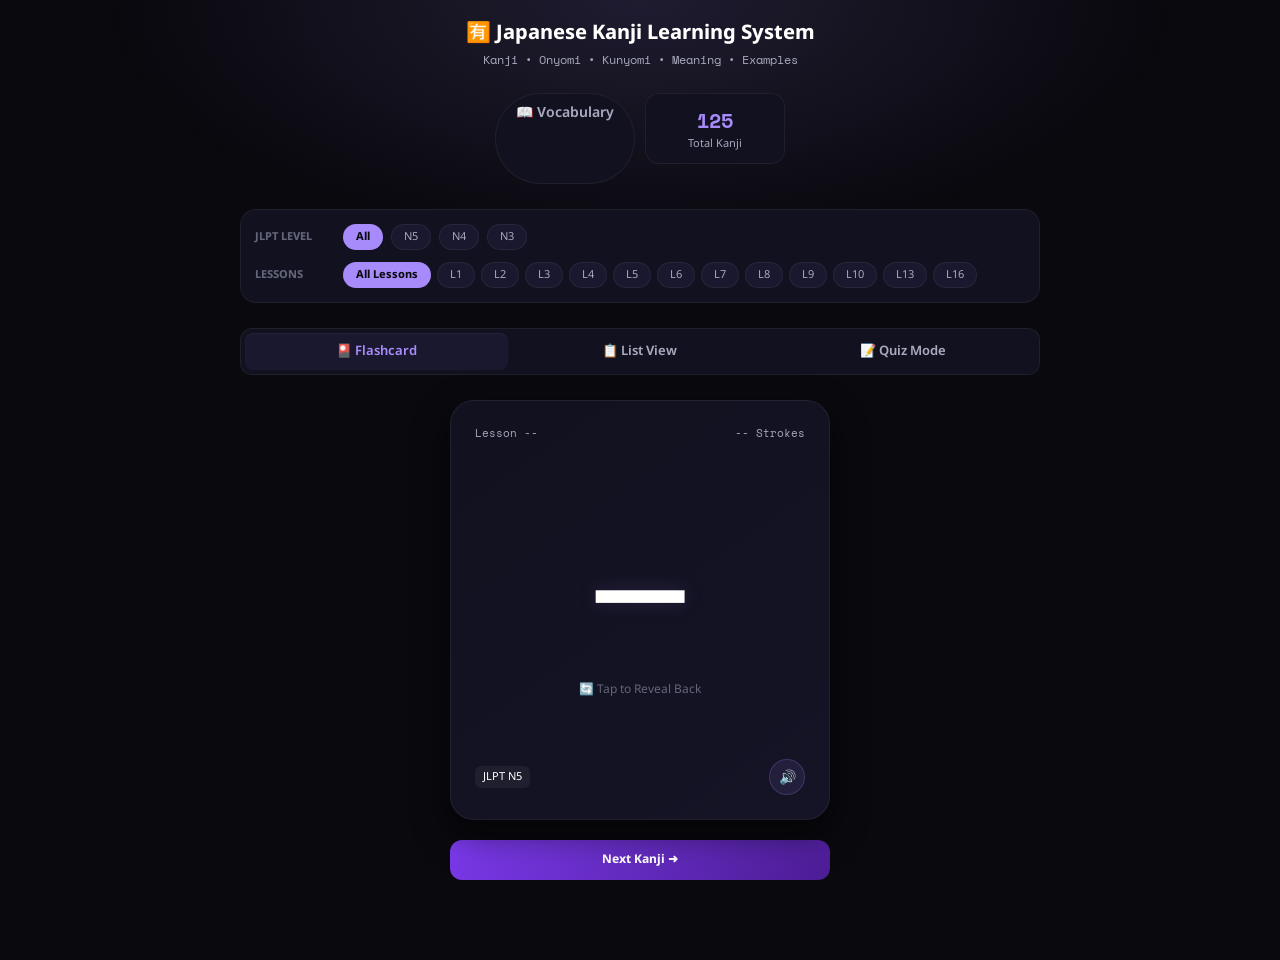
==== commit ed74d43d: "Update kanji.html" ====
--- a/kanji.html
+++ b/kanji.html
@@ -29,7 +29,7 @@
 
 /* HEADER & NAV */
 header { text-align: center; margin-bottom: 25px; }
-header h1 { font-size: 26px; font-weight: 700; margin-bottom: 4px; display: flex; align-items: center; justify-content: center; gap: 8px; }
+header h1 { font-size: 20px; font-weight: 700; margin-bottom: 4px; display: flex; align-items: center; justify-content: center; gap: 8px; }
 header p { font-size: 12px; color: var(--muted); font-family: 'Space Mono', monospace; }
 .nav-tabs { display: flex; gap: 10px; margin-bottom: 25px; justify-content: center; }
 .nav-tab { padding: 10px 20px; border-radius: 100px; background: var(--surface); color: var(--muted); text-decoration: none; font-weight: 600; font-size: 14px; border: 1px solid var(--border); transition: all 0.2s; }
@@ -131,22 +131,17 @@
   <!-- NAVIGATION TABS -->
   <div class="nav-tabs">
     <a href="index.html" class="nav-tab">📖 Vocabulary</a>
-    <a href="kanji.html" class="nav-tab active">🈶 Kanji</a>
+      <div style="display:flex;gap:12px;align-items:center;margin-bottom:20px;">
+    <div class="stat-card" style="min-width:140px;">
+      <div class="val" id="stTotal">0</div>
+      <div class="lbl">Total Kanji</div>
+    </div>
+
   </div>
-
-  <!-- STATS -->
-  <div class="stats-row">
-    <div class="stat-card"><div class="val" id="stTotal">0</div><div class="lbl">Total</div></div>
-    <div class="stat-card"><div class="val" id="stKnown" style="color: #3da9fc;">0</div><div class="lbl">Known</div></div>
-    <div class="stat-card"><div class="val" id="stReview" style="color: var(--warning);">0</div><div class="lbl">Review</div></div>
-    <div class="stat-card"><div class="val" id="stMaster" style="color: var(--success);">0</div><div class="lbl">Mastered</div></div>
   </div>
 
-  <!-- SEARCH BOX -->
-  <div class="search-wrapper">
-    <span class="search-icon">🔍</span>
-    <input type="text" class="search-input" id="searchBar" placeholder="Kanji, Meaning, Onyomi, Kunyomi, Romaji..." oninput="debouncedSearch()">
-  </div>
+  <!-- TOTAL + SEARCH -->
+
 
   <!-- FILTERS SECTION -->
   <div class="filter-section">
@@ -215,9 +210,7 @@
       </div>
       <!-- Progress Buttons -->
       <div class="action-row">
-        <button class="action-btn btn-review" onclick="updateProgress('review')">Review Again</button>
-        <button class="action-btn btn-known" onclick="updateProgress('known')">Known</button>
-        <button class="action-btn btn-master" onclick="updateProgress('master')">Mastered</button>
+        <button class="action-btn btn-master" onclick="nextKanji()">Next Kanji ➜</button>
       </div>
     </div>
 
@@ -1549,6 +1542,13 @@
 function closeModal() {
   document.getElementById('detailModal').classList.remove('show');
 }
+
+function nextKanji(){
+  if(typeof currentIndex !== 'undefined' && typeof filteredKanji !== 'undefined'){
+    currentIndex = (currentIndex + 1) % filteredKanji.length;
+    if(typeof renderFlashcard === 'function') renderFlashcard();
+  }
+}
 </script>
 </body>
-</html>+</html>
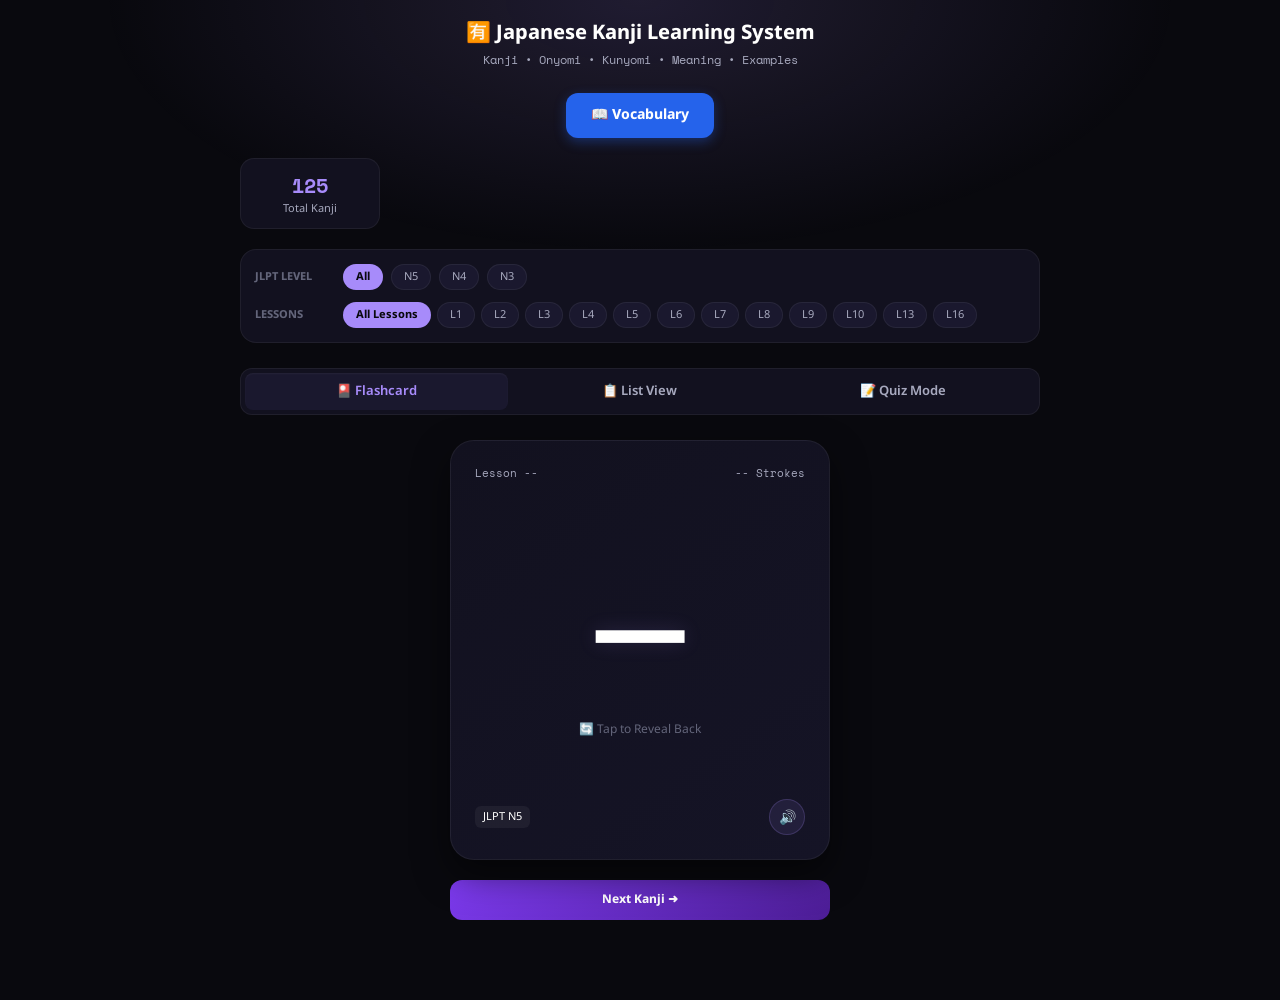
==== commit 1f5de8fa: "Update kanji.html" ====
--- a/kanji.html
+++ b/kanji.html
@@ -31,9 +31,30 @@
 header { text-align: center; margin-bottom: 25px; }
 header h1 { font-size: 20px; font-weight: 700; margin-bottom: 4px; display: flex; align-items: center; justify-content: center; gap: 8px; }
 header p { font-size: 12px; color: var(--muted); font-family: 'Space Mono', monospace; }
-.nav-tabs { display: flex; gap: 10px; margin-bottom: 25px; justify-content: center; }
-.nav-tab { padding: 10px 20px; border-radius: 100px; background: var(--surface); color: var(--muted); text-decoration: none; font-weight: 600; font-size: 14px; border: 1px solid var(--border); transition: all 0.2s; }
-.nav-tab.active { background: var(--primary); color: #09090e; font-weight: 700; box-shadow: 0 4px 12px var(--glow); border-color: transparent; }
+.nav-tabs { display: flex; gap: 10px; margin-bottom: 25px; justify-content: center; display:flex;
+    justify-content: center;
+    margin-bottom:20px; }
+.nav-tab { padding: 10px 20px; border-radius: 100px; background: var(--surface); color: var(--muted); text-decoration: none; font-weight: 600; font-size: 14px; border: 1px solid var(--border); transition: all 0.2s;     display:inline-block;
+    padding:12px 24px;
+    text-decoration:none;
+    border-radius:12px;
+    font-weight:600;
+    background:#f1f5f9;
+    color:#334155;
+    transition:all .3s ease; }
+  .nav-tab:hover{
+    background:#dbeafe;
+    transform:translateY(-2px);
+}
+.nav-tab.active { background: var(--primary); color: #09090e; font-weight: 700; box-shadow: 0 4px 12px var(--glow); border-color: transparent; background:#2563eb;
+    color:#fff;
+    box-shadow:0 4px 12px rgba(37,99,235,.35);
+    animation:pulse 1.8s infinite; }
+  @keyframes pulse{
+    0%{box-shadow:0 0 0 0 rgba(37,99,235,.6);}
+    70%{box-shadow:0 0 0 12px rgba(37,99,235,0);}
+    100%{box-shadow:0 0 0 0 rgba(37,99,235,0);}
+}
 
 /* STATS */
 .stats-row { display: grid; grid-template-columns: repeat(4, 1fr); gap: 10px; margin-bottom: 25px; }
@@ -129,16 +150,18 @@
   </header>
 
   <!-- NAVIGATION TABS -->
-  <div class="nav-tabs">
-    <a href="index.html" class="nav-tab">📖 Vocabulary</a>
-      <div style="display:flex;gap:12px;align-items:center;margin-bottom:20px;">
+<div class="nav-tabs">
+    <a href="index.html" class="nav-tab active">
+        📖 Vocabulary
+    </a>
+</div>
+
+<div style="display:flex;gap:12px;align-items:center;margin-bottom:20px;">
     <div class="stat-card" style="min-width:140px;">
-      <div class="val" id="stTotal">0</div>
-      <div class="lbl">Total Kanji</div>
+        <div class="val" id="stTotal">0</div>
+        <div class="lbl">Total Kanji</div>
     </div>
-
-  </div>
-  </div>
+</div>
 
   <!-- TOTAL + SEARCH -->
 
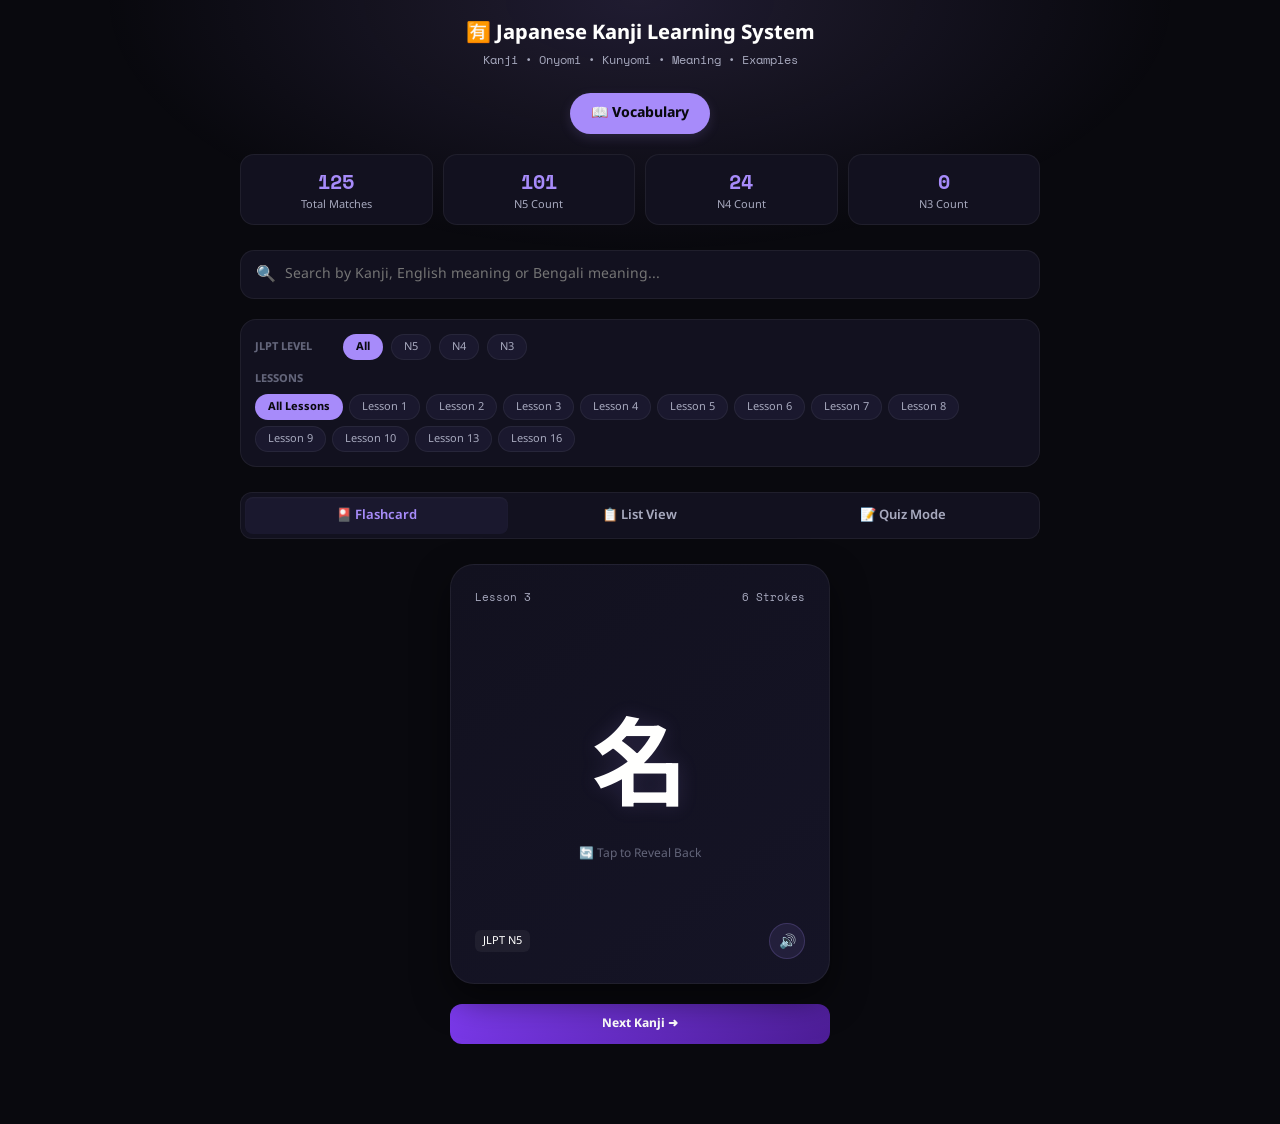
==== commit 493a2810: "Update kanji.html" ====
--- a/kanji.html
+++ b/kanji.html
@@ -31,47 +31,29 @@
 header { text-align: center; margin-bottom: 25px; }
 header h1 { font-size: 20px; font-weight: 700; margin-bottom: 4px; display: flex; align-items: center; justify-content: center; gap: 8px; }
 header p { font-size: 12px; color: var(--muted); font-family: 'Space Mono', monospace; }
-.nav-tabs { display: flex; gap: 10px; margin-bottom: 25px; justify-content: center; display:flex;
-    justify-content: center;
-    margin-bottom:20px; }
-.nav-tab { padding: 10px 20px; border-radius: 100px; background: var(--surface); color: var(--muted); text-decoration: none; font-weight: 600; font-size: 14px; border: 1px solid var(--border); transition: all 0.2s;     display:inline-block;
-    padding:12px 24px;
-    text-decoration:none;
-    border-radius:12px;
-    font-weight:600;
-    background:#f1f5f9;
-    color:#334155;
-    transition:all .3s ease; }
-  .nav-tab:hover{
-    background:#dbeafe;
-    transform:translateY(-2px);
-}
-.nav-tab.active { background: var(--primary); color: #09090e; font-weight: 700; box-shadow: 0 4px 12px var(--glow); border-color: transparent; background:#2563eb;
-    color:#fff;
-    box-shadow:0 4px 12px rgba(37,99,235,.35);
-    animation:pulse 1.8s infinite; }
-  @keyframes pulse{
-    0%{box-shadow:0 0 0 0 rgba(37,99,235,.6);}
-    70%{box-shadow:0 0 0 12px rgba(37,99,235,0);}
-    100%{box-shadow:0 0 0 0 rgba(37,99,235,0);}
-}
+.nav-tabs { display: flex; gap: 10px; margin-bottom: 20px; justify-content: center; }
+.nav-tab { padding: 10px 20px; border-radius: 100px; background: var(--surface); color: var(--muted); text-decoration: none; font-weight: 600; font-size: 14px; border: 1px solid var(--border); transition: all 0.2s; display: inline-block; }
+.nav-tab:hover { background: var(--surface2); color: var(--primary); transform: translateY(-2px); }
+.nav-tab.active { background: var(--primary); color: #09090e; font-weight: 700; box-shadow: 0 4px 12px var(--glow); border-color: transparent; }
 
 /* STATS */
-.stats-row { display: grid; grid-template-columns: repeat(4, 1fr); gap: 10px; margin-bottom: 25px; }
+.stats-row { display: grid; grid-template-columns: repeat(2, 1fr); gap: 10px; margin-bottom: 25px; }
+@media(min-width: 480px) { .stats-row { grid-template-columns: repeat(4, 1fr); } }
 .stat-card { background: var(--surface); border: 1px solid var(--border); padding: 12px; border-radius: 14px; text-align: center; }
 .stat-card .val { font-family: 'Space Mono', monospace; font-size: 20px; font-weight: 700; color: var(--primary); }
 .stat-card .lbl { font-size: 11px; color: var(--muted); margin-top: 2px; }
 
 /* SEARCH & FILTERS */
 .search-wrapper { position: relative; margin-bottom: 20px; }
-.search-input { width: 100%; padding: 14px 16px 14px 44px; background: var(--surface); border: 1px solid var(--border); border-radius: 14px; color: var(--text); font-size: 14px; transition: all 0.3s; }
+.search-input { width: 100%; padding: 14px 16px 14px 44px; background: var(--surface); border: 1px solid var(--border); border-radius: 14px; color: var(--text); font-size: 14px; transition: all 0.3s; font-family: inherit; }
 .search-input:focus { outline: none; border-color: var(--primary); box-shadow: 0 0 15px var(--glow); }
-.search-icon { position: absolute; left: 16px; top: 50%; transform: translateY(-50%); color: var(--hint); }
+.search-icon { position: absolute; left: 16px; top: 50%; transform: translateY(-50%); color: var(--hint); pointer-events: none; }
 
 .filter-section { background: var(--surface); border: 1px solid var(--border); padding: 14px; border-radius: 16px; margin-bottom: 25px; display: flex; flex-direction: column; gap: 12px; }
 .filter-row { display: flex; gap: 8px; flex-wrap: wrap; align-items: center; }
 .filter-lbl { font-size: 11px; font-weight: bold; color: var(--hint); text-transform: uppercase; width: 80px; }
-.chip { padding: 5px 12px; border-radius: 100px; background: var(--surface2); border: 1px solid var(--border); color: var(--muted); font-size: 11px; cursor: pointer; font-family: inherit; transition: all 0.2s; }
+.chip { padding: 5px 12px; border-radius: 100px; background: var(--surface2); border: 1px solid var(--border); color: var(--muted); font-size: 11px; cursor: pointer; font-family: inherit; transition: all 0.2s; border: 1px solid var(--border); }
+.chip:hover { border-color: var(--primary); color: var(--text); }
 .chip.active { background: var(--primary); color: #09090e; font-weight: bold; border-color: transparent; }
 
 /* MODE CONTROLLER */
@@ -79,7 +61,7 @@
 .mode-btn { flex: 1; padding: 10px; border: none; background: transparent; color: var(--muted); font-size: 13px; font-weight: 600; cursor: pointer; border-radius: 8px; transition: all 0.2s; font-family: inherit; }
 .mode-btn.active { background: var(--surface2); color: var(--primary); box-shadow: inset 0 1px 2px rgba(255,255,255,0.05); }
 
-/* KANJI FLASHCARD (Modern Premium Flip UI) */
+/* KANJI FLASHCARD */
 .flashcard-view { display: flex; flex-direction: column; align-items: center; gap: 20px; }
 .flip-container { perspective: 1000px; width: 100%; max-width: 380px; height: 420px; cursor: pointer; }
 .card-inner { position: relative; width: 100%; height: 100%; text-align: center; transition: transform 0.6s cubic-bezier(0.4, 0, 0.2, 1); transform-style: preserve-3d; }
@@ -99,43 +81,41 @@
 /* PROGRESS ACTIONS */
 .action-row { display: flex; gap: 10px; width: 100%; max-width: 380px; }
 .action-btn { flex: 1; padding: 12px; border: none; border-radius: 12px; font-family: inherit; font-size: 12px; font-weight: bold; cursor: pointer; transition: all 0.2s; text-align: center; color: #fff; }
-.btn-review { background: #3b3a54; border: 1px solid rgba(255,255,255,0.05); }
-.btn-known { background: #047857; }
 .btn-master { background: linear-gradient(135deg, #7c3aed, #4c1d95); }
+.btn-master:hover { opacity: 0.9; transform: translateY(-1px); }
 
 /* LIST VIEW */
 .list-view { display: grid; grid-template-columns: repeat(auto-fill, minmax(170px, 1fr)); gap: 12px; width: 100%; }
 .mini-card { background: var(--surface); border: 1px solid var(--border); border-radius: 16px; padding: 16px; text-align: center; transition: all 0.2s; cursor: pointer; position: relative; }
 .mini-card:hover { border-color: var(--primary); transform: translateY(-3px); box-shadow: 0 8px 20px rgba(0,0,0,0.3); }
 .mini-card .k-char { font-family: 'Noto Sans JP', sans-serif; font-size: 36px; font-weight: bold; margin-bottom: 6px; }
-.mini-card .k-mean { font-size: 13px; font-weight: 600; color: var(--success); }
+.mini-card .k-mean { font-size: 13px; font-weight: 600; color: var(--success); overflow: hidden; text-overflow: ellipsis; white-space: nowrap; }
 .mini-card .k-less { font-family: 'Space Mono', monospace; font-size: 10px; color: var(--hint); margin-top: 4px; }
-.status-dot { position: absolute; top: 10px; right: 10px; width: 6px; height: 6px; border-radius: 50%; }
 
 /* QUIZ VIEW */
 .quiz-view { max-width: 500px; margin: 0 auto; background: var(--surface); border: 1px solid var(--border); padding: 24px; border-radius: 24px; }
 .quiz-header { display: flex; justify-content: space-between; font-size: 12px; color: var(--muted); margin-bottom: 15px; font-family: 'Space Mono', monospace; }
 .q-box { font-size: 22px; font-weight: 700; text-align: center; margin: 20px 0; color: var(--text); }
-.q-box .large-q { font-family: 'Noto Sans JP', sans-serif; font-size: 64px; display: block; margin-bottom: 10px; }
+.q-box .large-q { font-family: 'Noto Sans JP', sans-serif; font-size: 64px; display: block; margin-bottom: 10px; text-shadow: 0 0 15px var(--glow); }
 .options-grid { display: flex; flex-direction: column; gap: 10px; }
-.opt-btn { background: var(--surface2); border: 1px solid var(--border); padding: 14px; border-radius: 12px; color: var(--text); text-align: left; font-size: 14px; font-family: inherit; cursor: pointer; transition: all 0.2s; }
+.opt-btn { background: var(--surface2); border: 1px solid var(--border); padding: 14px; border-radius: 12px; color: var(--text); text-align: left; font-size: 14px; font-family: inherit; cursor: pointer; transition: all 0.2s; width: 100%; }
 .opt-btn:hover { border-color: var(--primary); background: rgba(167,139,250,0.05); }
-.opt-btn.correct { background: #065f46; border-color: var(--success); color: #fff; }
-.opt-btn.wrong { background: #991b1b; border-color: var(--danger); color: #fff; }
-.explanation-box { background: rgba(255,137,6,0.08); border-left: 4px solid var(--warning); padding: 12px; border-radius: 0 12px 12px 0; margin-top: 15px; font-size: 12px; line-height: 1.5; color: var(--muted); }
+.opt-btn.correct { background: #065f46 !important; border-color: var(--success) !important; color: #fff !important; }
+.opt-btn.wrong { background: #991b1b !important; border-color: var(--danger) !important; color: #fff !important; }
+.explanation-box { background: rgba(255,137,6,0.08); border-left: 4px solid var(--warning); padding: 12px; border-radius: 0 12px 12px 0; margin-top: 15px; font-size: 13px; line-height: 1.5; color: var(--muted); }
 
 /* MODAL OVERLAY */
 .modal { position: fixed; inset: 0; background: rgba(5,5,10,0.85); backdrop-filter: blur(8px); display: flex; align-items: center; justify-content: center; z-index: 1000; opacity: 0; pointer-events: none; transition: opacity 0.3s ease; padding: 16px; }
 .modal.show { opacity: 1; pointer-events: auto; }
-.modal-content { background: var(--surface); border: 1px solid var(--border); border-radius: 24px; padding: 24px; max-width: 550px; width: 100%; max-height: 90vh; overflow-y: auto; box-shadow: 0 20px 50px rgba(0,0,0,0.5); }
+.modal-content { background: var(--surface); border: 1px solid var(--border); border-radius: 24px; padding: 24px; max-width: 550px; width: 100%; max-height: 90vh; overflow-y: auto; box-shadow: 0 20px 50px rgba(0,0,0,0.5); position: relative; }
 .modal-grid { display: grid; grid-template-columns: 100px 1fr; gap: 20px; border-bottom: 1px solid var(--border); padding-bottom: 16px; margin-bottom: 16px; }
 .m-kanji-wrap { text-align: center; }
-.m-kanji { font-family: 'Noto Sans JP', sans-serif; font-size: 64px; font-weight: 700; background: var(--surface2); border-radius: 16px; height: 100px; display: flex; align-items: center; justify-content: center; border: 1px solid var(--border); }
+.m-kanji { font-family: 'Noto Sans JP', sans-serif; font-size: 64px; font-weight: 700; background: var(--surface2); border-radius: 16px; height: 100px; display: flex; align-items: center; justify-content: center; border: 1px solid var(--border); color: var(--text); }
 .sec-title { font-size: 12px; font-weight: bold; color: var(--primary); text-transform: uppercase; letter-spacing: 0.05em; margin-bottom: 6px; margin-top: 14px; }
-.comp-chip { display: inline-block; background: rgba(255,255,255,0.04); border: 1px solid var(--border); padding: 4px 8px; border-radius: 6px; font-size: 12px; margin-right: 6px; margin-bottom: 6px; }
+.comp-chip { display: inline-block; background: rgba(255,255,255,0.04); border: 1px solid var(--border); padding: 4px 8px; border-radius: 6px; font-size: 12px; margin-right: 6px; margin-bottom: 6px; color: var(--text); }
 .ex-item, .sent-item { background: rgba(0,0,0,0.15); padding: 10px; border-radius: 10px; margin-bottom: 8px; font-size: 13px; line-height: 1.5; }
 .jp-txt { font-family: 'Noto Sans JP', sans-serif; font-weight: 500; color: #fff; }
-.m-close { display: block; width: 100%; padding: 12px; background: var(--surface2); border: 1px solid var(--border); color: var(--text); border-radius: 12px; cursor: pointer; font-weight: bold; font-family: inherit; margin-top: 20px; }
+.m-close { display: block; width: 100%; padding: 12px; background: var(--surface2); border: 1px solid var(--border); color: var(--text); border-radius: 12px; cursor: pointer; font-weight: bold; font-family: inherit; margin-top: 20px; border: 1px solid var(--border); transition: all 0.2s; }
 .m-close:hover { background: var(--danger); color: #fff; border-color: transparent; }
 
 .hidden { display: none !important; }
@@ -149,24 +129,34 @@
     <p>Kanji • Onyomi • Kunyomi • Meaning • Examples</p>
   </header>
 
-  <!-- NAVIGATION TABS -->
-<div class="nav-tabs">
-    <a href="index.html" class="nav-tab active">
-        📖 Vocabulary
-    </a>
-</div>
-
-<div style="display:flex;gap:12px;align-items:center;margin-bottom:20px;">
-    <div class="stat-card" style="min-width:140px;">
-        <div class="val" id="stTotal">0</div>
-        <div class="lbl">Total Kanji</div>
+  <div class="nav-tabs">
+    <a href="index.html" class="nav-tab active" onclick="event.preventDefault();">📖 Vocabulary</a>
+  </div>
+
+  <div class="stats-row">
+    <div class="stat-card">
+      <div class="val" id="stTotal">0</div>
+      <div class="lbl">Total Matches</div>
     </div>
-</div>
-
-  <!-- TOTAL + SEARCH -->
-
-
-  <!-- FILTERS SECTION -->
+    <div class="stat-card">
+      <div class="val" id="stN5">0</div>
+      <div class="lbl">N5 Count</div>
+    </div>
+    <div class="stat-card">
+      <div class="val" id="stN4">0</div>
+      <div class="lbl">N4 Count</div>
+    </div>
+    <div class="stat-card">
+      <div class="val" id="stN3">0</div>
+      <div class="lbl">N3 Count</div>
+    </div>
+  </div>
+
+  <div class="search-wrapper">
+    <span class="search-icon">🔍</span>
+    <input type="text" class="search-input" id="searchBar" placeholder="Search by Kanji, English meaning or Bengali meaning..." oninput="handleSearch()">
+  </div>
+
   <div class="filter-section">
     <div class="filter-row">
       <span class="filter-lbl">JLPT Level</span>
@@ -183,21 +173,17 @@
     </div>
   </div>
 
-  <!-- MODE SWITCHER -->
   <div class="mode-switch">
-    <button class="mode-btn active" onclick="switchMode('flashcard')">🎴 Flashcard</button>
-    <button class="mode-btn" onclick="switchMode('list')">📋 List View</button>
-    <button class="mode-btn" onclick="switchMode('quiz')">📝 Quiz Mode</button>
+    <button id="btn-flashcard" class="mode-btn active" onclick="switchMode('flashcard')">🎴 Flashcard</button>
+    <button id="btn-list" class="mode-btn" onclick="switchMode('list')">📋 List View</button>
+    <button id="btn-quiz" class="mode-btn" onclick="switchMode('quiz')">📝 Quiz Mode</button>
   </div>
 
-  <!-- MAIN VIEWS CONTAINER -->
   <main id="viewContainer">
     
-    <!-- FLASHCARD MODE -->
     <div id="flashcardMode" class="flashcard-view">
       <div class="flip-container" id="flipper" onclick="toggleFlip()">
         <div class="card-inner">
-          <!-- Front -->
           <div class="card-front">
             <div class="badge-row">
               <span id="fcLesson">Lesson --</span>
@@ -209,14 +195,13 @@
             </div>
             <div style="display:flex; justify-content:space-between; width:100%; align-items:center;">
               <span id="fcLevel" style="background:rgba(255,255,255,0.05); padding:4px 8px; border-radius:6px; font-size:11px;">JLPT N5</span>
-              <button class="audio-btn" onclick="playAudio(event)">🔊</button>
+              <button class="audio-btn" onclick="playAudio(event, 'front')">🔊</button>
             </div>
           </div>
-          <!-- Back -->
           <div class="card-back">
-            <div style="display:flex; justify-content:space-between; margin-bottom:10px;">
-              <strong id="fcBackMeaning" style="color:var(--success); font-size:18px;">Meaning</strong>
-              <button class="audio-btn" id="fcBackAudio">🔊</button>
+            <div style="display:flex; justify-content:space-between; margin-bottom:10px; align-items: center;">
+              <strong id="fcBackMeaning" style="color:var(--success); font-size:16px; padding-right: 10px;">Meaning</strong>
+              <button class="audio-btn" onclick="playAudio(event, 'back')">🔊</button>
             </div>
             <div style="font-size:13px; line-height:1.6; color:var(--muted); margin-bottom:12px;">
               <div><strong>Onyomi:</strong> <span id="fcBackOn" class="jp-txt"></span></div>
@@ -227,20 +212,17 @@
               <strong style="color:var(--warning); display:block; margin-bottom:2px;">💡 AI Memory Story:</strong>
               <span id="fcBackStory"></span>
             </div>
-            <div style="margin-top:12px; font-size:11px; color:var(--hint); text-align:center;">💡 Tap again to flip back or click Detail Modal below</div>
+            <div style="margin-top:12px; font-size:11px; color:var(--hint); text-align:center;">💡 Tap to flip back | Double-click for full modal details</div>
           </div>
         </div>
       </div>
-      <!-- Progress Buttons -->
       <div class="action-row">
         <button class="action-btn btn-master" onclick="nextKanji()">Next Kanji ➜</button>
       </div>
     </div>
 
-    <!-- LIST MODE -->
     <div id="listMode" class="list-view hidden"></div>
 
-    <!-- QUIZ MODE -->
     <div id="quizMode" class="quiz-view hidden">
       <div class="quiz-header">
         <div>Score: <span id="quizScore" style="color:var(--success); font-weight:bold;">0</span></div>
@@ -255,7 +237,6 @@
   </main>
 </div>
 
-<!-- COMPREHENSIVE DETAIL MODAL -->
 <div class="modal" id="detailModal" onclick="closeModal()">
   <div class="modal-content" onclick="event.stopPropagation()">
     <div class="modal-grid">
@@ -264,7 +245,7 @@
         <div style="font-size:11px; margin-top:6px; color:var(--hint);" id="mdStrokes"></div>
       </div>
       <div>
-        <h2 id="mdMeaning" style="color:var(--success); margin-bottom:4px;"></h2>
+        <h2 id="mdMeaning" style="color:var(--success); font-size: 18px; margin-bottom:4px;"></h2>
         <p id="mdMeta" style="font-size:12px; color:var(--muted); font-family:'Space Mono';"></p>
         <div style="margin-top:8px;">
           <span class="comp-chip" id="mdRadical">Radical: </span>
@@ -297,14 +278,7 @@
 <script>
 /**
  * ----------------------------------------------------
- * KANJI KNOWLEDGE DATABASE (L3 to L18 Complete System)
- * Includes Native Fallbacks for Missing Markdown Parsed Fields
- * ----------------------------------------------------
- */
-/**
- * ----------------------------------------------------
- * KANJI KNOWLEDGE DATABASE (ALL LESSONS COMPLETE LIST)
- * Cleaned, Structured & Formatted with Premium AI Fallbacks
+ * KANJI KNOWLEDGE DATABASE
  * ----------------------------------------------------
  */
 const RAW_KANJI_DATABASE = [
@@ -1198,361 +1172,463 @@
   }
 ];
 
-// STATE MANAGEMENT
-let kanjiList = [...RAW_KANJI_DATABASE];
-let filteredKanji = [...RAW_KANJI_DATABASE];
-let currentMode = 'flashcard';
-let currentIndex = 0;
-let selectedJLPT = 'all';
-let selectedLesson = 'all';
-let searchTimeout = null;
-
-// Progress Store Struct
-let userProgress = JSON.parse(localStorage.getItem('kanji_progress_2026')) || {};
-let quizScore = 0;
-let currentQuizIndex = 0;
-let currentQuizItem = null;
-
-// INITIALIZER
-window.onload = function() {
+/**
+ * ----------------------------------------------------
+ * STATE MANAGEMENT
+ * ----------------------------------------------------
+ */
+let currentViewMode = 'flashcard';
+let filter_JLPT = 'all';
+let filter_Lesson = 'all';
+let searchKeyword = '';
+
+let processedKanjiList = []; 
+let currentKanjiIndex = 0;   
+
+// Quiz Specific State
+let quizPool = [];
+let currentQuizQuestionIndex = 0;
+let quizScoreCounter = 0;
+let totalQuizQuestions = 10;
+let currentCorrectAnswer = "";
+
+/**
+ * ----------------------------------------------------
+ * INITIALIZATION ON WINDOW LOAD
+ * ----------------------------------------------------
+ */
+window.addEventListener('DOMContentLoaded', () => {
   generateLessonChips();
-  calculateStats();
   applyFiltersAndSearch();
-  initSpeechSynthesis();
-};
-
+  updateStatsCounters();
+});
+
+/**
+ * ----------------------------------------------------
+ * DYNAMIC FILTER COMPONENT GENERATOR
+ * ----------------------------------------------------
+ */
 function generateLessonChips() {
-  const lessons = [...new Set(RAW_KANJI_DATABASE.map(k => k.lesson))].sort((a,b)=>parseInt(a)-parseInt(b));
   const container = document.getElementById('lessonChipsContainer');
-  lessons.forEach(l => {
-    container.innerHTML += `<button class="chip" onclick="filterLesson('${l}', this)">L${l}</button>`;
+  if(!container) return;
+
+  // Extract unique numeric lessons from database safely
+  let lessonsSet = new Set();
+  RAW_KANJI_DATABASE.forEach(item => {
+    if(item.lesson) lessonsSet.add(item.lesson.toString().trim());
   });
-}
-
-function calculateStats() {
-  let known = 0, review = 0, master = 0;
+
+  // Sort logically as integers if possible
+  let sortedLessons = Array.from(lessonsSet).sort((a, b) => {
+    return parseInt(a, 10) - parseInt(b, 10);
+  });
+
+  // Keep the 'All Lessons' chip and append generated ones
+  container.innerHTML = `<button class="chip active" onclick="filterLesson('all', this)">All Lessons</button>`;
+  
+  sortedLessons.forEach(lessNum => {
+    container.innerHTML += `<button class="chip" onclick="filterLesson('${lessNum}', this)">Lesson ${lessNum}</button>`;
+  });
+}
+
+/**
+ * ----------------------------------------------------
+ * DATA FILTERING AND STATE COMPUTATION LOGIC
+ * ----------------------------------------------------
+ */
+function applyFiltersAndSearch() {
+  searchKeyword = document.getElementById('searchBar') ? document.getElementById('searchBar').value.toLowerCase().trim() : '';
+
+  processedKanjiList = RAW_KANJI_DATABASE.filter(item => {
+    // 1. JLPT filter
+    if (filter_JLPT !== 'all' && item.jlpt !== filter_JLPT) return false;
+    
+    // 2. Lesson filter
+    if (filter_Lesson !== 'all' && item.lesson.toString().trim() !== filter_Lesson.toString().trim()) return false;
+    
+    // 3. Search text match
+    if (searchKeyword !== '') {
+      const kanjiChar = (item.kanji || '').toLowerCase();
+      const meaningText = (item.meaning || '').toLowerCase();
+      const onReading = (item.on || '').toLowerCase();
+      const kunReading = (item.kun || '').toLowerCase();
+      
+      const matchFound = kanjiChar.includes(searchKeyword) || 
+                          meaningText.includes(searchKeyword) || 
+                          onReading.includes(searchKeyword) || 
+                          kunReading.includes(searchKeyword);
+      if(!matchFound) return false;
+    }
+    
+    return true;
+  });
+
+  // Reset index bounds tracking safely
+  if(currentKanjiIndex >= processedKanjiList.length) {
+    currentKanjiIndex = 0;
+  }
+
+  // Refresh visible active content layout state
+  renderActiveViewContent();
+}
+
+function updateStatsCounters() {
+  // Update header and contextual tracking displays
+  document.getElementById('stTotal').innerText = RAW_KANJI_DATABASE.length;
+  
+  let n5Count = 0, n4Count = 0, n3Count = 0;
   RAW_KANJI_DATABASE.forEach(k => {
-    const status = userProgress[k.kanji];
-    if(status === 'known') known++;
-    if(status === 'review') review++;
-    if(status === 'master') master++;
+    if(k.jlpt === 'N5') n5Count++;
+    if(k.jlpt === 'N4') n4Count++;
+    if(k.jlpt === 'N3') n3Count++;
   });
-  document.getElementById('stTotal').textContent = RAW_KANJI_DATABASE.length;
-  document.getElementById('stKnown').textContent = known;
-  document.getElementById('stReview').textContent = review;
-  document.getElementById('stMaster').textContent = master;
-}
-
-// VIEW SWITCHER
-function switchMode(mode) {
-  currentMode = mode;
-  document.querySelectorAll('.mode-btn').forEach((btn, idx) => {
-    btn.classList.toggle('active', (idx===0 && mode==='flashcard') || (idx===1 && mode==='list') || (idx===2 && mode==='quiz'));
-  });
+
+  if(document.getElementById('stN5')) document.getElementById('stN5').innerText = n5Count;
+  if(document.getElementById('stN4')) document.getElementById('stN4').innerText = n4Count;
+  if(document.getElementById('stN3')) document.getElementById('stN3').innerText = n3Count;
+}
+
+/**
+ * ----------------------------------------------------
+ * FILTER ACTION HANDLERS
+ * ----------------------------------------------------
+ */
+function filterJLPT(level, element) {
+  filter_JLPT = level;
   
-  document.getElementById('flashcardMode').classList.toggle('hidden', mode !== 'flashcard');
-  document.getElementById('listMode').classList.toggle('hidden', mode !== 'list');
-  document.getElementById('quizMode').classList.toggle('hidden', mode !== 'quiz');
-
-  if(mode === 'flashcard') renderFlashcard();
-  if(mode === 'list') renderListView();
-  if(mode === 'quiz') startQuizSession();
-}
-
-// FILTER CONTROLLERS
-function filterJLPT(level, btn) {
-  selectedJLPT = level;
-  toggleActiveChip(btn);
+  // Update active view styling rules inside row node context
+  const siblings = element.parentNode.querySelectorAll('.chip');
+  siblings.forEach(chip => chip.classList.remove('active'));
+  element.classList.add('active');
+
   applyFiltersAndSearch();
-}
-
-function filterLesson(lesson, btn) {
-  selectedLesson = lesson;
-  toggleActiveChip(btn);
+  // If user sets parameters during dynamic testing, trigger quiz reboot gracefully
+  if(currentViewMode === 'quiz') startQuizSession();
+}
+
+function filterLesson(lessonNum, element) {
+  filter_Lesson = lessonNum;
+
+  const siblings = element.parentNode.querySelectorAll('.chip');
+  siblings.forEach(chip => chip.classList.remove('active'));
+  element.classList.add('active');
+
   applyFiltersAndSearch();
-}
-
-function toggleActiveChip(clickedBtn) {
-  clickedBtn.parentNode.querySelectorAll('.chip').forEach(c => c.classList.remove('active'));
-  clickedBtn.classList.add('active');
-}
-
-// DEBOUNCED SEARCH ENGINE
-function debouncedSearch() {
-  clearTimeout(searchTimeout);
-  searchTimeout = setTimeout(() => {
-    applyFiltersAndSearch();
-  }, 300);
-}
-
-function applyFiltersAndSearch() {
-  const query = document.getElementById('searchBar').value.toLowerCase().trim();
+  if(currentViewMode === 'quiz') startQuizSession();
+}
+
+function handleSearch() {
+  applyFiltersAndSearch();
+}
+
+/**
+ * ----------------------------------------------------
+ * INTERFACE MODE SWITCHER MANAGEMENT
+ * ----------------------------------------------------
+ */
+function switchMode(targetMode) {
+  currentViewMode = targetMode;
+
+  // Sync mode buttons selection markers
+  document.querySelectorAll('.mode-switch .mode-btn').forEach(btn => btn.classList.remove('active'));
   
-  filteredKanji = RAW_KANJI_DATABASE.filter(k => {
-    const matchJLPT = (selectedJLPT === 'all' || k.jlpt === selectedJLPT);
-    const matchLesson = (selectedLesson === 'all' || k.lesson === selectedLesson);
-    
-    // Check deep fields for real-time search match
-    const matchSearch = !query || (
-      k.kanji.toLowerCase().includes(query) ||
-      k.meaning.toLowerCase().includes(query) ||
-      k.on.toLowerCase().includes(query) ||
-      k.kun.toLowerCase().includes(query) ||
-      k.radical.toLowerCase().includes(query) ||
-      (k.examples && k.examples.some(ex => ex.word.includes(query) || ex.romaji.includes(query) || ex.meaning.toLowerCase().includes(query)))
-    );
-
-    return matchJLPT && matchLesson && matchSearch;
-  });
-
-  currentIndex = 0;
-  if(currentMode === 'flashcard') renderFlashcard();
-  if(currentMode === 'list') renderListView();
-}
-
-// FLASHCARD ENGINE
-function renderFlashcard() {
-  const flipper = document.getElementById('flipper');
-  flipper.classList.remove('flipped');
-
-  if(filteredKanji.length === 0) {
-    document.getElementById('fcKanji').textContent = "空";
-    document.getElementById('fcLesson').textContent = "Lesson --";
-    document.getElementById('fcStrokes').textContent = "0 Strokes";
-    document.getElementById('fcBackMeaning').textContent = "No Data Found";
+  const activeBtn = document.getElementById(`btn-${targetMode}`);
+  if(activeBtn) activeBtn.classList.add('active');
+
+  // Collapse element layers structural wrappers
+  document.getElementById('flashcardMode').classList.add('hidden');
+  document.getElementById('listMode').classList.add('hidden');
+  document.getElementById('quizMode').classList.add('hidden');
+
+  if (targetMode === 'flashcard') {
+    document.getElementById('flashcardMode').classList.remove('hidden');
+  } else if (targetMode === 'list') {
+    document.getElementById('listMode').classList.remove('hidden');
+  } else if (targetMode === 'quiz') {
+    document.getElementById('quizMode').classList.remove('hidden');
+    startQuizSession();
+  }
+
+  renderActiveViewContent();
+}
+
+/**
+ * ----------------------------------------------------
+ * DISPATCH ROUTINE RENDER ENGINE 
+ * ----------------------------------------------------
+ */
+function renderActiveViewContent() {
+  if (currentViewMode === 'flashcard') {
+    renderFlashcardItem();
+  } else if (currentViewMode === 'list') {
+    renderListCollection();
+  }
+}
+
+/**
+ * ----------------------------------------------------
+ * FLASHCARD INTERACTION & GENERATION LOGIC
+ * ----------------------------------------------------
+ */
+function renderFlashcardItem() {
+  // Reset flipped card status state back to raw profile on change
+  document.getElementById('flipper').classList.remove('flipped');
+
+  if(!processedKanjiList || processedKanjiList.length === 0) {
+    document.getElementById('fcKanji').innerText = "🈚";
+    document.getElementById('fcLesson').innerText = "Lesson --";
+    document.getElementById('fcStrokes').innerText = "-- Strokes";
+    document.getElementById('fcLevel').innerText = "JLPT --";
+    document.getElementById('fcBackMeaning').innerText = "No matches found";
+    document.getElementById('fcBackOn').innerText = "N/A";
+    document.getElementById('fcBackKun').innerText = "N/A";
+    document.getElementById('fcBackRadical').innerText = "N/A";
+    document.getElementById('fcBackStory').innerText = "Please adjust filters or refine search query parameter keywords.";
     return;
   }
 
-  const k = filteredKanji[currentIndex];
-  document.getElementById('fcKanji').textContent = k.kanji;
-  document.getElementById('fcLesson').textContent = `Lesson ${k.lesson}`;
-  document.getElementById('fcStrokes').textContent = `${k.strokes} Strokes`;
-  document.getElementById('fcLevel').textContent = `JLPT ${k.jlpt}`;
-
-  // Card Back Elements
-  document.getElementById('fcBackMeaning').textContent = k.meaning;
-  document.getElementById('fcBackOn').textContent = k.on;
-  document.getElementById('fcBackKun').textContent = k.kun;
-  document.getElementById('fcBackRadical').textContent = k.radical;
-  document.getElementById('fcBackStory').textContent = k.story || 'No story available.';
-
-  // Bind audio button on back side
-  document.getElementById('fcBackAudio').onclick = (e) => {
-    e.stopPropagation();
-    speakKanjiVoice(k.kanji, k.on, k.kun);
-  };
+  const k = processedKanjiList[currentKanjiIndex];
+  
+  // Direct text configuration parsing safely with safety guards
+  document.getElementById('fcKanji').innerText = k.kanji || "";
+  document.getElementById('fcLesson').innerText = `Lesson ${k.lesson || "--"}`;
+  document.getElementById('fcStrokes').innerText = `${k.strokes || "--"} Strokes`;
+  document.getElementById('fcLevel').innerText = `JLPT ${k.jlpt || "--"}`;
+  
+  document.getElementById('fcBackMeaning').innerText = k.meaning || "";
+  document.getElementById('fcBackOn').innerText = k.on || "";
+  document.getElementById('fcBackKun').innerText = k.kun || "";
+  document.getElementById('fcBackRadical').innerText = k.radical || "N/A";
+  document.getElementById('fcBackStory').innerText = k.story || "No memory technique text logged for this card node yet.";
 }
 
 function toggleFlip() {
   document.getElementById('flipper').classList.toggle('flipped');
 }
 
-// LOCALSTORAGE PROGRESS MANAGER
-function updateProgress(status) {
-  if(filteredKanji.length === 0) return;
-  const currentKanji = filteredKanji[currentIndex].kanji;
-  userProgress[currentKanji] = status;
-  localStorage.setItem('kanji_progress_2026', JSON.stringify(userProgress));
-  
-  calculateStats();
-  
-  // Slide to next card seamlessly
-  if(currentIndex < filteredKanji.length - 1) {
-    currentIndex++;
-    renderFlashcard();
-  } else {
-    alert('অভিনন্দন! আপনি এই ফিল্টারের সব কাঞ্জি সম্পন্ন করেছেন। 🎉');
-    currentIndex = 0;
-    renderFlashcard();
-  }
-}
-
-// AUDIO SYNTHESIS ENGINE
-function initSpeechSynthesis() {
-  if ('speechSynthesis' in window) {
-    window.speechSynthesis.getVoices();
-  }
-}
-
-function playAudio(event) {
-  event.stopPropagation();
-  if(filteredKanji.length === 0) return;
-  const k = filteredKanji[currentIndex];
-  speakKanjiVoice(k.kanji, k.on, k.kun);
-}
-
-function speakKanjiVoice(kanji, onyomi, kunyomi) {
-  if (!('speechSynthesis' in window)) return;
-  window.speechSynthesis.cancel(); // Stop current playing audio
-
-  // Clean characters for clean reading voice
-  const cleanOn = onyomi.replace(/[^ぁ-んァ-ン一-龯]/g, '');
-  const cleanKun = kunyomi.replace(/[^ぁ-んァ-ン一-龯]/g, '');
-
-  const utterance = new SpeechSynthesisUtterance(`${kanji}。 音読みは、${cleanOn}。訓読みは、${cleanKun}`);
-  utterance.lang = 'ja-JP';
-  utterance.rate = 0.85; 
-  window.speechSynthesis.speak(utterance);
-}
-
-// LIST VIEW SYSTEM
-function renderListView() {
+function nextKanji() {
+  if(processedKanjiList.length === 0) return;
+  currentKanjiIndex = (currentKanjiIndex + 1) % processedKanjiList.length;
+  renderFlashcardItem();
+}
+
+/**
+ * ----------------------------------------------------
+ * LIST TRANSLATION LAYOUT COMPONENT
+ * ----------------------------------------------------
+ */
+function renderListCollection() {
   const container = document.getElementById('listMode');
-  container.innerHTML = '';
-
-  if(filteredKanji.length === 0) {
-    container.innerHTML = '<div style="grid-column:1/-1; text-align:center; color:var(--hint); padding:40px;">No Kanji fits the filter.</div>';
+  if(!container) return;
+  container.innerHTML = "";
+
+  if(!processedKanjiList || processedKanjiList.length === 0) {
+    container.innerHTML = `<div style="grid-column: 1/-1; text-align:center; padding: 40px; color: var(--hint);">No records found matching specified structural constraint values.</div>`;
     return;
   }
 
-  filteredKanji.forEach(k => {
-    const status = userProgress[k.kanji] || '';
-    let dotColor = 'transparent';
-    if(status === 'known') dotColor = '#3da9fc';
-    if(status === 'review') dotColor = 'var(--warning)';
-    if(status === 'master') dotColor = 'var(--success)';
-
+  processedKanjiList.forEach(k => {
     const card = document.createElement('div');
-    card.className = 'mini-card';
-    card.onclick = () => openModal(k);
+    card.className = "mini-card";
+    // Double event protection logic fallback boundings safely
+    card.setAttribute('onclick', `openModal("${k.kanji}")`);
+    
     card.innerHTML = `
-      <div class="status-dot" style="background:${dotColor}"></div>
-      <div class="k-char">${k.kanji}</div>
-      <div class="k-mean">${k.meaning.split('/')[0]}</div>
-      <div class="k-less">L${k.lesson} • ${k.strokes}S</div>
+      <div class="k-char">${k.kanji || ""}</div>
+      <div class="k-mean">${k.meaning || ""}</div>
+      <div class="k-less">Lesson ${k.lesson || "--"} • ${k.jlpt || "--"}</div>
     `;
     container.appendChild(card);
   });
 }
 
-// ADVANCED QUIZ SYSTEM
+/**
+ * ----------------------------------------------------
+ * TEXT-TO-SPEECH AUDIO SYNTHESIS LOGIC
+ * ----------------------------------------------------
+ */
+function playAudio(event, side) {
+  if (event) event.stopPropagation(); // Avoid triggering unwanted card flip triggers
+  
+  if(!processedKanjiList || processedKanjiList.length === 0) return;
+  const k = processedKanjiList[currentKanjiIndex];
+  if(!k || !k.kanji) return;
+
+  // Use the standard Web Speech API to natively announce Japanese vocabulary
+  if ('speechSynthesis' in window) {
+    window.speechSynthesis.cancel(); // Stop previously running speech streams
+    const utterance = new SpeechSynthesisUtterance(k.kanji);
+    utterance.lang = 'ja-JP';
+    utterance.rate = 0.85; // Natural learning speed cadence pacing
+    window.speechSynthesis.speak(utterance);
+  } else {
+    alert("Text-to-speech option is unsupported on your present platform architecture software profile.");
+  }
+}
+
+/**
+ * ----------------------------------------------------
+ * COMPREHENSIVE QUIZ SYSTEM ALGORITHMS
+ * ----------------------------------------------------
+ */
 function startQuizSession() {
-  quizScore = 0;
-  currentQuizIndex = 0;
-  document.getElementById('quizScore').textContent = quizScore;
+  // Pull standard generation arrays target constraints sets matching filters context safely
+  if(!processedKanjiList || processedKanjiList.length === 0) {
+    quizPool = [];
+  } else {
+    // Generate fresh quiz randomized pools matching current selection rules context lists
+    quizPool = [...processedKanjiList].sort(() => 0.5 - Math.random());
+  }
+
+  currentQuizQuestionIndex = 0;
+  quizScoreCounter = 0;
+
+  document.getElementById('quizScore').innerText = quizScoreCounter;
   generateQuizQuestion();
 }
 
 function generateQuizQuestion() {
-  if(currentQuizIndex >= 10) {
-    alert(`কুইজ শেষ! আপনার মোট স্কোরের রেকর্ড: ${quizScore}/10`);
-    startQuizSession();
+  // Hide contextual boxes profiles state arrays cleanly
+  document.getElementById('quizExplanation').classList.add('hidden');
+  document.getElementById('nextQuizBtn').classList.add('hidden');
+
+  const progressLabel = document.getElementById('quizProgress');
+  const questionBox = document.getElementById('questionBox');
+  const optionsBox = document.getElementById('optionsBox');
+
+  if(quizPool.length === 0) {
+    progressLabel.innerText = "0/0";
+    questionBox.innerHTML = `No Kanji Available`;
+    optionsBox.innerHTML = `<div style="text-align:center; color: var(--hint)">Please broaden lesson filters or search keywords settings context parameters.</div>`;
     return;
   }
+
+  // End of quiz block logic reached condition verification tracking checks
+  if (currentQuizQuestionIndex >= Math.min(quizPool.length, totalQuizQuestions)) {
+    progressLabel.innerText = `${currentQuizQuestionIndex}/${Math.min(quizPool.length, totalQuizQuestions)}`;
+    questionBox.innerHTML = `🏁 Quiz Completed!`;
+    optionsBox.innerHTML = `
+      <div style="text-align:center; padding: 10px;">
+        <p style="font-size:16px; margin-bottom:15px;">Final Score Profile: <span style="color:var(--success); font-weight:bold;">${quizScoreCounter}</span> out of ${Math.min(quizPool.length, totalQuizQuestions)}</p>
+        <button class="m-close" onclick="startQuizSession()" style="background:var(--primary); color:#09090e; display:inline-block; max-width:200px;">Restart Session</button>
+      </div>
+    `;
+    return;
+  }
+
+  // Pick target data node from randomized current running instances track parameters lists records array maps entries
+  const currentItem = quizPool[currentQuizQuestionIndex];
+  currentCorrectAnswer = currentItem.meaning || "";
   
-  currentQuizIndex++;
-  document.getElementById('quizProgress').textContent = `${currentQuizIndex}/10`;
-  document.getElementById('quizExplanation').classList.add('hidden');
-  document.getElementById('nextQuizBtn').classList.add('hidden');
-
-  // Random item picked
-  const randIndex = Math.floor(Math.random() * RAW_KANJI_DATABASE.length);
-  currentQuizItem = RAW_KANJI_DATABASE[randIndex];
-
-  // Randomize Question Type
-  const qTypes = ['kanji2meaning', 'meaning2kanji', 'reading2kanji'];
-  const currentType = qTypes[Math.floor(Math.random() * qTypes.length)];
-
-  const questionBox = document.getElementById('questionBox');
-  const optionsBox = document.getElementById('optionsBox');
-  optionsBox.innerHTML = '';
-
-  let correctAnswer = '';
+  progressLabel.innerText = `${currentQuizQuestionIndex + 1}/${Math.min(quizPool.length, totalQuizQuestions)}`;
+  questionBox.innerHTML = `<span class="large-q">${currentItem.kanji || ""}</span> What is the correct meaning?`;
+
+  // Generate false distractors options pool safely using global instances assets entries lists safely
+  let choicesList = [currentCorrectAnswer];
+  let fullMeaningsPool = RAW_KANJI_DATABASE.map(item => item.meaning || "").filter(m => m !== currentCorrectAnswer && m !== "");
   
-  if(currentType === 'kanji2meaning') {
-    questionBox.innerHTML = `<span class="large-q">${currentQuizItem.kanji}</span> এই কাঞ্জিটির সঠিক বাংলা অর্থ কোনটি?`;
-    correctAnswer = currentQuizItem.meaning;
-  } else if(currentType === 'meaning2kanji') {
-    questionBox.innerHTML = `<span class="large-q" style="font-size:24px; color:var(--success);">${currentQuizItem.meaning}</span> এর সঠিক জাপানি কাঞ্জি কোনটি?`;
-    correctAnswer = currentQuizItem.kanji;
-  } else if(currentType === 'reading2kanji') {
-    const reading = currentQuizItem.kun.split('/')[0] || currentQuizItem.on.split(' ')[0];
-    questionBox.innerHTML = `<span class="large-q" style="font-size:32px; color:var(--primary);">${reading}</span> এটি কোন কাঞ্জির রিডিং উচ্চারণ?`;
-    correctAnswer = currentQuizItem.kanji;
+  // Pick unique options entries structures values context nodes mapping properties definitions
+  fullMeaningsPool = Array.from(new Set(fullMeaningsPool)).sort(() => 0.5 - Math.random());
+  for(let i = 0; i < Math.min(fullMeaningsPool.length, 3); i++) {
+    choicesList.push(fullMeaningsPool[i]);
   }
 
-  // Generate Multiple Choice Options
-  let options = [correctAnswer];
-  while(options.length < 4) {
-    const dummyItem = RAW_KANJI_DATABASE[Math.floor(Math.random() * RAW_KANJI_DATABASE.length)];
-    const dummyVal = (currentType === 'kanji2meaning') ? dummyItem.meaning : dummyItem.kanji;
-    if(!options.includes(dummyVal)) options.push(dummyVal);
-  }
-  options.sort(() => Math.random() - 0.5); // Shuffle options
-
-  options.forEach(opt => {
+  // Re-scramble options grid layout sequence lists values
+  choicesList.sort(() => 0.5 - Math.random());
+
+  // Render option button tags components arrays safely without empty items bounds errors elements sets
+  optionsBox.innerHTML = "";
+  choicesList.forEach(optText => {
+    if(!optText) return;
     const btn = document.createElement('button');
-    btn.className = 'opt-btn';
-    btn.textContent = opt;
-    btn.onclick = () => handleAnswer(btn, opt, correctAnswer);
+    btn.className = "opt-btn";
+    btn.innerText = optText;
+    btn.onclick = () => handleQuizAnswerSelection(btn, optText, currentItem);
     optionsBox.appendChild(btn);
   });
 }
 
-function handleAnswer(selectedBtn, selectedOpt, correctOpt) {
+function handleQuizAnswerSelection(selectedButton, chosenValue, itemObject) {
   const optionsBox = document.getElementById('optionsBox');
-  // Freeze options interaction
-  optionsBox.querySelectorAll('.opt-btn').forEach(b => b.disabled = true);
-
-  if(selectedOpt === correctOpt) {
-    selectedBtn.classList.add('correct');
-    quizScore++;
-    document.getElementById('quizScore').textContent = quizScore;
+  const allButtons = optionsBox.querySelectorAll('.opt-btn');
+
+  // Freeze further option button interactive inputs for active round stage
+  allButtons.forEach(btn => btn.disabled = true);
+
+  // Validate choice context matches profiles targets values matches definitions checking rules
+  if (chosenValue === currentCorrectAnswer) {
+    selectedButton.classList.add('correct');
+    quizScoreCounter++;
+    document.getElementById('quizScore').innerText = quizScoreCounter;
   } else {
-    selectedBtn.classList.add('wrong');
-    // Highlight correct one
-    optionsBox.querySelectorAll('.opt-btn').forEach(b => {
-      if(b.textContent === correctOpt) b.classList.add('correct');
+    selectedButton.classList.add('wrong');
+    // Highlight correct alternative to assist active learning workflow correction loops
+    allButtons.forEach(btn => {
+      if(btn.innerText === currentCorrectAnswer) btn.classList.add('correct');
     });
   }
 
-  // Display explanation
-  const exp = document.getElementById('quizExplanation');
-  exp.innerHTML = `<strong>ব্যাখ্যা:</strong> কাঞ্জিটি হলো <b>${currentQuizItem.kanji}</b> যার অর্থ <b>${currentQuizItem.meaning}</b>।<br>কুন্‌ইয়োমি: ${currentQuizItem.kun} | ওন্‌ইয়োমি: ${currentQuizItem.on}<br><i>ট্রিক: ${currentQuizItem.story}</i>`;
-  exp.classList.remove('hidden');
+  // Print explanations logic records components matching item properties safely
+  const explanationBox = document.getElementById('quizExplanation');
+  explanationBox.innerHTML = `
+    <strong>Onyomi:</strong> ${itemObject.on || "N/A"}<br>
+    <strong>Kunyomi:</strong> ${itemObject.kun || "N/A"}<br>
+    <strong>Story Context:</strong> ${itemObject.story || "N/A"}
+  `;
+  explanationBox.classList.remove('hidden');
+
+  // Surface sequential validation continuation actions interfaces triggers buttons
   document.getElementById('nextQuizBtn').classList.remove('hidden');
-}
-
-// FULL DETAILS MODAL CONTROLLER
-function openModal(k) {
-  document.getElementById('mdKanji').textContent = k.kanji;
-  document.getElementById('mdStrokes').textContent = `${k.strokes} Strokes`;
-  document.getElementById('mdMeaning').textContent = k.meaning;
-  document.getElementById('mdMeta').textContent = `JLPT ${k.jlpt} • Lesson ${k.lesson}`;
-  document.getElementById('mdRadical').textContent = `Radical: ${k.radical}`;
-  document.getElementById('mdOn').textContent = k.on;
-  document.getElementById('mdKun').textContent = k.kun;
+  currentQuizQuestionIndex++;
+}
+
+/**
+ * ----------------------------------------------------
+ * INTERACTIVE DETAILED MODAL PORTAL LOGIC
+ * ----------------------------------------------------
+ */
+function openModal(kanjiCharacter) {
+  const k = RAW_KANJI_DATABASE.find(item => item.kanji === kanjiCharacter);
+  if(!k) return;
+
+  document.getElementById('mdKanji').innerText = k.kanji || "";
+  document.getElementById('mdStrokes').innerText = `${k.strokes || "--"} Strokes`;
+  document.getElementById('mdMeaning').innerText = k.meaning || "";
+  document.getElementById('mdMeta').innerText = `JLPT: ${k.jlpt || "--"} | Lesson: ${k.lesson || "--"}`;
+  document.getElementById('mdRadical').innerText = `Radical: ${k.radical || "N/A"}`;
   
-  // Memory components
-  document.getElementById('mdComponents').textContent = k.components || k.kanji;
-  document.getElementById('mdStory').textContent = k.story || 'No memory story mapped yet.';
-
-  // Render Compounded Examples
+  document.getElementById('mdOn').innerText = k.on || "N/A";
+  document.getElementById('mdKun').innerText = k.kun || "N/A";
+  
+  document.getElementById('mdComponents').innerText = k.components || "N/A";
+  document.getElementById('mdStory').innerText = k.story || "No memory technique parameters stored for this item profile entry.";
+
+  // Compound Words Mapping Logic Arrays Processing Safely
   const exWrap = document.getElementById('mdExamples');
   exWrap.innerHTML = '';
   if(k.examples && k.examples.length > 0) {
     k.examples.forEach(ex => {
       exWrap.innerHTML += `
         <div class="ex-item">
-          <span class="jp-txt" style="font-size:15px;">${ex.word}</span> 
-          <span style="color:var(--primary); font-size:12px;">(${ex.furigana} / ${ex.romaji})</span>
-          <div style="color:var(--success); font-size:12px; margin-top:2px;">➔ ${ex.meaning}</div>
+          <span class="jp-txt" style="font-size:15px;">${ex.word || ""}</span> 
+          <span style="color:var(--primary); font-size:12px;">(${ex.furigana || ""} / ${ex.romaji || ""})</span>
+          <div style="color:var(--success); font-size:12px; margin-top:2px;">➔ ${ex.meaning || ""}</div>
         </div>`;
     });
   } else {
     exWrap.innerHTML = '<div style="font-size:12px; color:var(--hint)">No composite words available.</div>';
   }
 
-  // Render Sentence Block
+  // Sentence System Data Mapping Arrays Processing Safely
   const sentWrap = document.getElementById('mdSentences');
   sentWrap.innerHTML = '';
   if(k.sentences && k.sentences.length > 0) {
     k.sentences.forEach(s => {
       sentWrap.innerHTML += `
         <div class="sent-item">
-          <div class="jp-txt" style="color:#fff; font-size:14px;">${s.jp}</div>
-          <div style="color:var(--muted); font-size:11px;">${s.furi} (${s.rom})</div>
-          <div style="color:var(--warning); font-size:12px; margin-top:4px;">অর্থ: ${s.bn}</div>
+          <div class="jp-txt" style="color:#fff; font-size:14px;">${s.jp || ""}</div>
+          <div style="color:var(--muted); font-size:11px;">${s.furi || ""} (${s.rom || ""})</div>
+          <div style="color:var(--warning); font-size:12px; margin-top:4px;">অর্থ: ${s.bn || ""}</div>
         </div>`;
     });
   } else {
@@ -1565,13 +1641,6 @@
 function closeModal() {
   document.getElementById('detailModal').classList.remove('show');
 }
-
-function nextKanji(){
-  if(typeof currentIndex !== 'undefined' && typeof filteredKanji !== 'undefined'){
-    currentIndex = (currentIndex + 1) % filteredKanji.length;
-    if(typeof renderFlashcard === 'function') renderFlashcard();
-  }
-}
 </script>
 </body>
 </html>
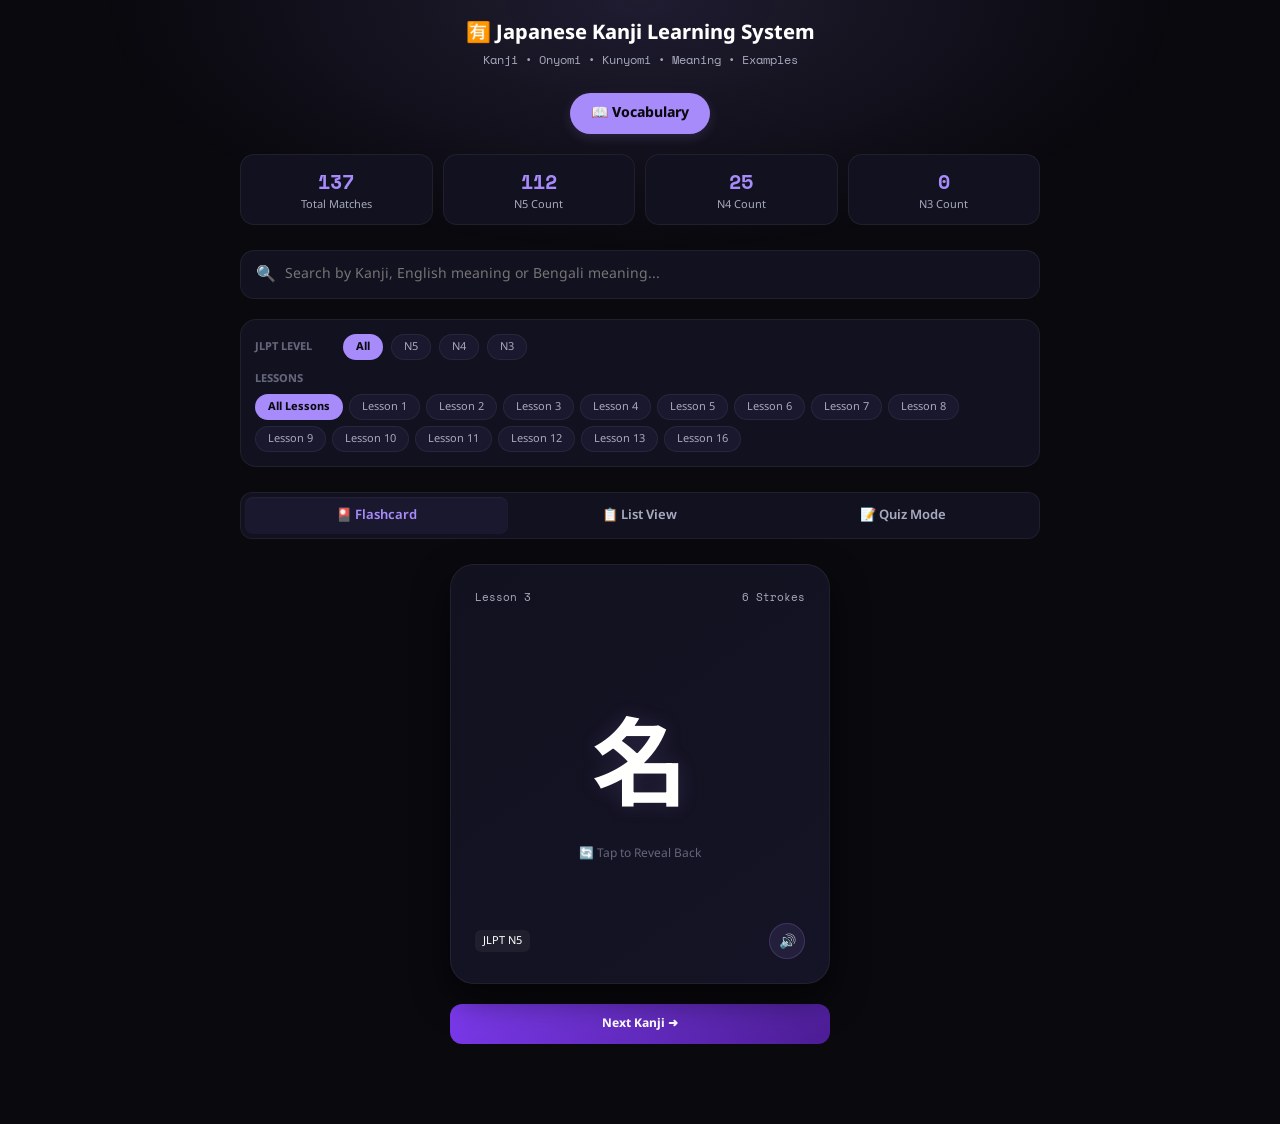
==== commit 004784d5: "Update kanji.html" ====
--- a/kanji.html
+++ b/kanji.html
@@ -130,7 +130,7 @@
   </header>
 
   <div class="nav-tabs">
-    <a href="index.html" class="nav-tab active" onclick="event.preventDefault();">📖 Vocabulary</a>
+    <a href="index.html" class="nav-tab active" onclick="switchTab(event, 'vocabulary')">📖 Vocabulary</a>
   </div>
 
   <div class="stats-row">
@@ -528,6 +528,93 @@
     examples: [{word: '２枚', furigana: 'にまい', romaji: 'nimai', meaning: 'দুটি (পাতলা জিনিস)'}, {word: '枚数', furigana: 'まいすう', romaji: 'maisuu', meaning: 'কাগজের সংখ্যা'}],
     sentences: [{jp: '切手を３枚ください。', furi: 'きってをさんまいください。', rom: 'Kitte o san-mai kudasai.', bn: 'আমাকে তিনটি ডাকটিকিট দিন।'}],
   },
+  // --- 第11課 ---
+  {
+    kanji: '読', lesson: '11', meaning: 'পড়া', strokes: 14, jlpt: 'N5', radical: '言 (Speech)',
+    on: 'ドク (doku)', kun: 'よ.む (yo.mu)', components: '言 (বলা) + 売 (বিক্রি করা)',
+    story: 'দোকানি বই বিক্রি করার সময় উচ্চস্বরে তার গুণাগুণ বলে বা পড়ে ক্রেতাদের শোনাচ্ছে।',
+    examples: [{word: '読む', furigana: 'よむ', romaji: 'yomu', meaning: 'পড়া'}, {word: '読書', furigana: 'どくしょ', romaji: 'dokusho', meaning: 'বই পড়া'}],
+    sentences: [{jp: '毎晩、本を読みます。', furi: 'まいばん、ほんをよみます。', rom: 'Maiban, hon o yomimasu.', bn: 'আমি রোজ রাতে বই পড়ি।'}]
+  },
+  {
+    kanji: '聞', lesson: '11', meaning: 'শোনা / জিজ্ঞেস করা', strokes: 14, jlpt: 'N5', radical: '門 (Gate)',
+    on: 'ブン / モン (bun / mon)', kun: 'き.く (ki.ku)', components: '門 (দরজা) + 耳 (কান)',
+    story: 'বিশাল সদর দরজার আড়ালে কান পেতে বাইরের কোনো শব্দ বা কথা মনোযোগ দিয়ে শোনা।',
+    examples: [{word: '聞く', furigana: 'きく', romaji: 'kiku', meaning: 'শোনা / জিজ্ঞেস করা'}, {word: '新聞', furigana: 'しんぶん', romaji: 'shinbun', meaning: 'সংবাদপত্র'}],
+    sentences: [{jp: '毎朝ラジオを聞きます。', furi: 'まいあさラジオをききます。', rom: 'Maiasa rajio o kikimasu.', bn: 'আমি রোজ সকালে রেডিও শুনি।'}]
+  },
+  {
+    kanji: '見', lesson: '11', meaning: 'দেখা', strokes: 7, jlpt: 'N5', radical: '見 (See)',
+    on: 'ケン (ken)', kun: 'み.る (mi.ru)', components: '目 (চোখ) + 儿 (পা)',
+    story: 'দুই পায়ের ওপর ভর দিয়ে দাঁড়িয়ে বড় বড় চোখে কোনো কিছুর দিকে তাকানো বা দেখা।',
+    examples: [{word: '見る', furigana: 'みる', romaji: 'miru', meaning: 'দেখা'}, {word: '見学', furigana: 'けんがく', romaji: 'kengaku', meaning: 'অধ্যয়নমূলক সফর'}],
+    sentences: [{jp: '昨日、映画を見ました。', furi: 'きのう、えいがをみました。', rom: 'Kinō, eiga o mimashita.', bn: 'গতকাল আমি একটি সিনেমা দেখেছি।'}]
+  },
+  {
+    kanji: '本', lesson: '11', meaning: 'বই / মূল / গোড়া', strokes: 5, jlpt: 'N5', radical: '木 (Tree)',
+    on: 'ホン (hon)', kun: 'モト (moto)', components: '木 (গাছ) + 一',
+    story: 'একটি গাছের নিচের অংশে দাগ দিয়ে তার মূল বা গোড়াকে নির্দেশ করা, যা থেকে কাগজের বই তৈরি হয়।',
+    examples: [{word: '本', furigana: 'ほん', romaji: 'hon', meaning: 'বই'}, {word: '日本語', furigana: 'にほんご', romaji: 'nihongo', meaning: 'জাপানি ভাষা'}],
+    sentences: [{jp: 'この本はとても面白いです。', furi: 'このほんはとてもおもしろいです。', rom: 'Kono hon wa totemo omoshiroi desu.', bn: 'এই বইটা অনেক চমৎকার।'}]
+  },
+  {
+    kanji: '友', lesson: '11', meaning: 'বন্ধু', strokes: 4, jlpt: 'N5', radical: '又 (Again)',
+    on: 'ユウ (yū)', kun: 'とも (tomo)', components: 'ナ + 又 (হাত)',
+    story: 'দুইজন মানুষ বিপদের সময় একে অপরের দিকে হাত বাড়িয়ে পরম বিশ্বস্ততায় পাশে দাঁড়ালে তারা বন্ধু।',
+    examples: [{word: '友達', furigana: 'ともだち', romaji: 'tomodachi', meaning: 'বন্ধু'}, {word: '友人', furigana: 'ゆうじん', romaji: 'yūjin', meaning: 'বন্ধু (পোশাকি)'}],
+    sentences: [{jp: '週末、友達に会います।', furi: 'しゅうまつ、ともだちにあいます。', rom: 'Shūmatsu, tomodachi ni aimasu.', bn: 'সপ্তাহান্তে আমি বন্ধুর সাথে দেখা করব।'}]
+  },
+  {
+    kanji: '何', lesson: '11', meaning: 'কী (What)', strokes: 7, jlpt: 'N5', radical: '人 (Man)',
+    on: 'カ (ka)', kun: 'なに / なん (nani / nan)', components: '亻 (মানুষ) + 可 (পারা)',
+    story: 'একজন মানুষ কাঁধে বড় বোঝা নিয়ে ক্লান্ত হয়ে ভাবছে, সে আর "কী" করতে পারে বা কোথায় যাবে।',
+    examples: [{word: '何', furigana: 'なに', romaji: 'nani', meaning: 'কী'}, {word: '何時', furigana: 'なんじ', romaji: 'nanji', meaning: 'কয়টা বাজে'}],
+    sentences: [{jp: 'これは何ですか？', furi: 'これはなんですか？', rom: 'Kore wa nan desu ka?', bn: 'এটি কী?'}]
+  },
+
+  // --- 第12課 ---
+  {
+    kanji: '年', lesson: '12', meaning: 'বছর', strokes: 6, jlpt: 'N5', radical: '干 (Dry)',
+    on: 'ネン (nen)', kun: 'とし (toshi)', components: '人 + 干',
+    story: 'এক বছরে জমিতে একবার ফসল পাকে, কৃষক সেই ফসলের বোঝা বছরে একবার মাথায় করে ঘরে তোলে।',
+    examples: [{word: '２０２６年', furigana: 'にせんにじゅうろくねん', romaji: 'nisen nijūroku-nen', meaning: '২০২৬ সাল'}, {word: '今年', furigana: 'ことし', romaji: 'kotoshi', meaning: 'এই বছর'}],
+    sentences: [{jp: '日本に１年住んでいました।', furi: 'にほんにいちねんすんでいました。', rom: 'Nihon ni ichi-nen sunde imashita.', bn: 'আমি জাপানে এক বছর বসবাস করেছিলাম।'}]
+  },
+  {
+    kanji: '月', lesson: '12', meaning: 'মাস / চাঁদ', strokes: 4, jlpt: 'N5', radical: '月 (Moon)',
+    on: 'ゲツ / ガツ (getsu / gatsu)', kun: 'つき (tsuki)', components: '月',
+    story: 'আকাশে বাঁকা চাঁদের আকৃতি, যা দেখে প্রাচীনকাল থেকে মাসের দিনগুলোর হিসাব গণনা করা হয়।',
+    examples: [{word: '１月', furigana: 'いちがつ', romaji: 'ichi-gatsu', meaning: 'জানুয়ারি'}, {word: '今月', furigana: 'こんげつ', romaji: 'kongetsu', meaning: 'এই মাস'}],
+    sentences: [{jp: '来月の５日に旅行します।', furi: 'らいげつのいつかにりょこうします।', rom: 'Raigetsu no itsuka ni ryokō shimasu.', bn: 'আগামী মাসের ৫ তারিখে আমি ভ্রমণে যাব।'}]
+  },
+  {
+    kanji: '日', lesson: '12', meaning: 'দিন / তারিখ / সূর্য', strokes: 4, jlpt: 'N5', radical: '日 (Sun)',
+    on: 'ニチ / ジツ (nichi / jitsu)', kun: 'ひ / か (hi / ka)', components: '日',
+    story: 'গোলাকার সূর্য মাঝখানে একটি রেখা দিয়ে চারদিকে দিনের আলো ছড়ানোর দৃশ্য ফুটিয়ে তোলে।',
+    examples: [{word: '３日', furigana: 'みっか', romaji: 'mikka', meaning: '৩ তারিখ / ৩ দিন'}, {word: '毎日', furigana: 'まいにち', romaji: 'mainichi', meaning: 'প্রতিদিন'}],
+    sentences: [{jp: '今日の日記を書きました।', furi: 'きょうのにっきをかきました।', rom: 'Kyō no nikki o kakimashita.', bn: 'আজকের ডায়েরি/দিনলিপি লিখেছি।'}]
+  },
+  {
+    kanji: '今', lesson: '12', meaning: 'এখন / বর্তমান', strokes: 4, jlpt: 'N5', radical: '人 (Man)',
+    on: 'コン (kon)', kun: 'いま (ima)', components: '人 + ┐ + 一',
+    story: 'একটি ছাদের নিচে মানুষ বর্তমানে বা এই মুহূর্তে যে সময় পার করছে, সেটাই এখন।',
+    examples: [{word: '今日', furigana: 'きょう', romaji: 'kyō', meaning: 'আজ'}, {word: '今週', furigana: 'こんしゅう', romaji: 'konshū', meaning: 'এই সপ্তাহ'}],
+    sentences: [{jp: '今、忙しいですか？', furi: 'いま、いそがしいですか？', rom: 'Ima, isogashii desu ka?', bn: 'এখন কি আপনি ব্যস্ত?'}]
+  },
+  {
+    kanji: '週', lesson: '12', meaning: 'সপ্তাহ', strokes: 11, jlpt: 'N5', radical: '⻌ (Walk)',
+    on: 'シュウ (shū)', kun: '-', components: '⻌ (চলা) + 周 (চারপাশ/ঘোরা)',
+    story: 'সাত দিনের একটি নির্দিষ্ট চক্র বা গোল চত্বর ঘুরে আবার আগের দিনে ফিরে আসার যে পথ চলা, তাই সপ্তাহ।',
+    examples: [{word: '今週', furigana: 'こんしゅう', romaji: 'konshū', meaning: 'এই সপ্তাহ'}, {word: '来週', furigana: 'らいしゅう', romaji: 'raishū', meaning: 'আগামী সপ্তাহ'}],
+    sentences: [{jp: '今週は土曜日も働きます।', furi: 'こんしゅうはどようびもはたらきます।', rom: 'Konshū wa doyōbi mo hatarakimasu.', bn: 'এই সপ্তাহে আমি শনিবারেও কাজ করব।'}]
+  },
+  {
+    kanji: '度', lesson: '12', meaning: 'বার / ডিগ্রি / পরিমাপ', strokes: 9, jlpt: 'N4', radical: '广 (Cliff)',
+    on: 'ド (do)', kun: 'たび (tabi)', components: '广 + 廿 + 又 (হাত)',
+    story: 'একটি গুহা বা ছাদের নিচে হাত দিয়ে বারবার কোনো জিনিসের মাত্রা বা তাপমাত্রা মেপে নেওয়া।',
+    examples: [{word: '今度', furigana: 'こんど', romaji: 'kondo', meaning: 'পরের বার / এই বার'}, {word: 'もう一度', furigana: 'もういちど', romaji: 'mō ichido', meaning: 'আরেকবার'}],
+    sentences: [{jp: '今度、一緒に飲みに行きませんか？', furi: 'こんど、いっしょにのみにいきませんか？', rom: 'Kondo, issho ni nomi ni ikimasen ka?', bn: 'পরের বার, একসঙ্গে কি ড্রিংকস করতে যাবেন?'} ]
+  },
   {
     kanji: '西', lesson: '13', meaning: 'পশ্চিম', strokes: 6, jlpt: 'N5', radical: '見 (See)',
     on: 'セイ / サイ (sei / sai)', kun: 'にし (nishi)', components: '西 (পশ্চিম)',
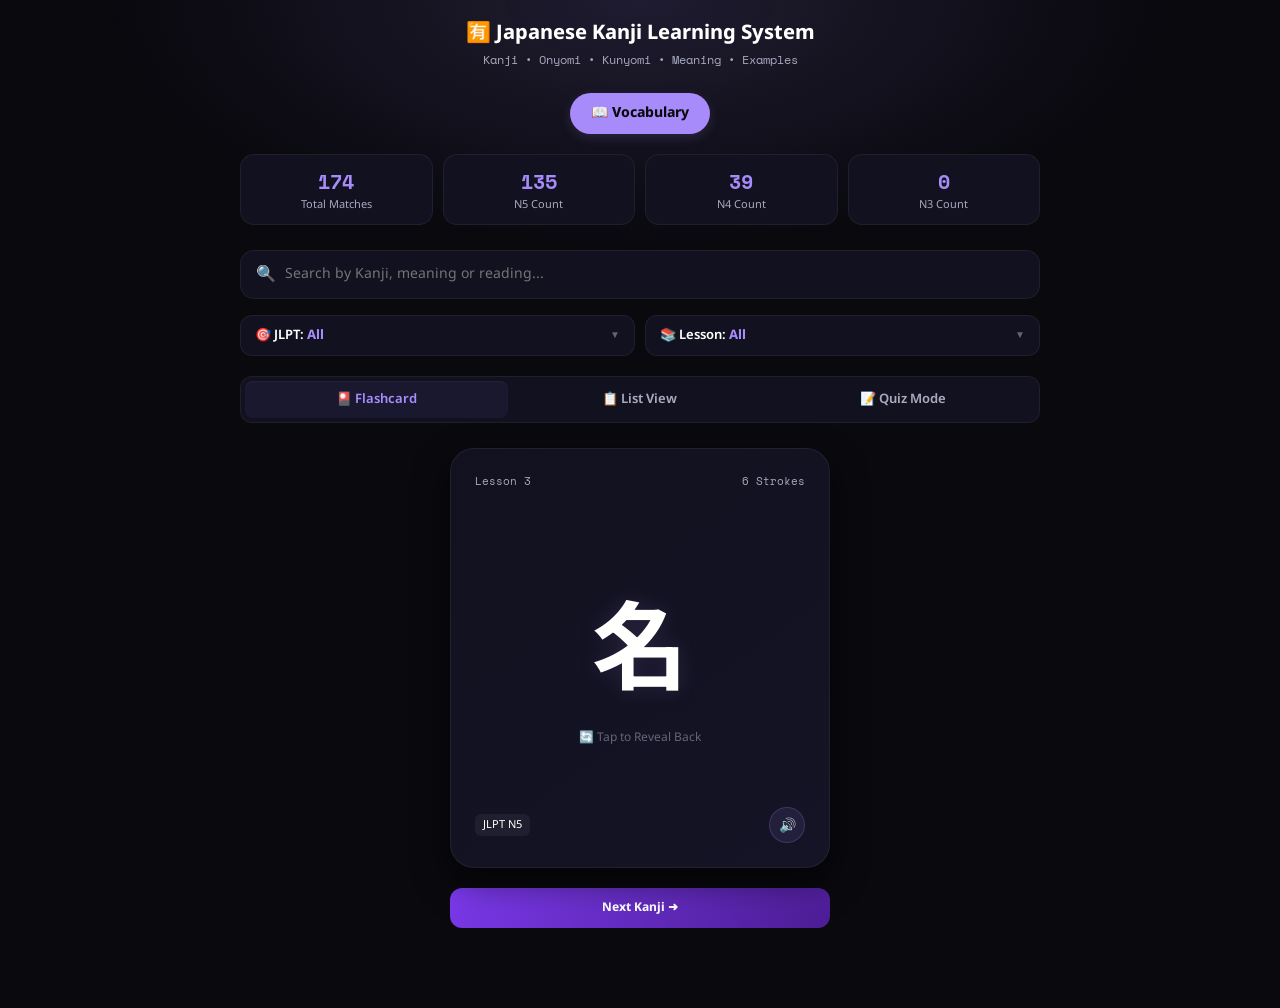
==== commit 161853f5: "Update kanji.html" ====
--- a/kanji.html
+++ b/kanji.html
@@ -49,12 +49,42 @@
 .search-input:focus { outline: none; border-color: var(--primary); box-shadow: 0 0 15px var(--glow); }
 .search-icon { position: absolute; left: 16px; top: 50%; transform: translateY(-50%); color: var(--hint); pointer-events: none; }
 
-.filter-section { background: var(--surface); border: 1px solid var(--border); padding: 14px; border-radius: 16px; margin-bottom: 25px; display: flex; flex-direction: column; gap: 12px; }
-.filter-row { display: flex; gap: 8px; flex-wrap: wrap; align-items: center; }
-.filter-lbl { font-size: 11px; font-weight: bold; color: var(--hint); text-transform: uppercase; width: 80px; }
-.chip { padding: 5px 12px; border-radius: 100px; background: var(--surface2); border: 1px solid var(--border); color: var(--muted); font-size: 11px; cursor: pointer; font-family: inherit; transition: all 0.2s; border: 1px solid var(--border); }
-.chip:hover { border-color: var(--primary); color: var(--text); }
-.chip.active { background: var(--primary); color: #09090e; font-weight: bold; border-color: transparent; }
+/* hidden legacy */
+.filter-section, .filter-row, .filter-lbl, .chip { display: none; }
+
+/* Dropdown filter panel */
+.k-filter-panel { display: flex; gap: 10px; margin-bottom: 20px; }
+.k-dd-wrap { position: relative; flex: 1; }
+.k-dd-btn {
+  width: 100%; display: flex; align-items: center; justify-content: space-between; gap: 8px;
+  padding: 11px 14px; background: var(--surface); border: 1px solid var(--border);
+  border-radius: 12px; color: var(--text); font-family: inherit;
+  font-size: 13px; font-weight: 600; cursor: pointer; transition: all 0.2s; white-space: nowrap;
+}
+.k-dd-btn:hover { border-color: var(--primary); }
+.k-dd-btn.open { border-color: var(--primary); box-shadow: 0 0 0 3px var(--glow); }
+.k-dd-val { color: var(--primary); font-weight: 700; }
+.k-dd-arrow { font-size: 10px; color: var(--hint); transition: transform 0.2s; }
+.k-dd-btn.open .k-dd-arrow { transform: rotate(180deg); }
+.k-dd-menu {
+  position: fixed; background: var(--surface2); border: 1px solid rgba(255,255,255,0.12);
+  border-radius: 14px; box-shadow: 0 14px 35px rgba(0,0,0,0.7);
+  z-index: 99999; opacity: 0; pointer-events: none; transform: translateY(-6px);
+  transition: opacity 0.18s ease, transform 0.18s ease;
+  max-height: 280px; overflow-y: auto; padding: 6px;
+}
+.k-dd-menu.open { opacity: 1; pointer-events: auto; transform: translateY(0); }
+.k-dm-item {
+  display: flex; align-items: center; gap: 8px;
+  padding: 9px 12px; border-radius: 8px; cursor: pointer;
+  font-family: inherit; font-size: 13px; color: var(--muted);
+  transition: background 0.12s, color 0.12s; white-space: nowrap;
+}
+.k-dm-item:hover { background: rgba(255,255,255,0.06); color: var(--text); }
+.k-dm-item.active { background: var(--glow); color: var(--primary); font-weight: 700; }
+.k-dm-dot { width: 7px; height: 7px; border-radius: 50%; background: currentColor; opacity: 0; flex-shrink: 0; }
+.k-dm-item.active .k-dm-dot { opacity: 1; }
+.k-dm-sep { height: 1px; background: var(--border); margin: 4px 0; }
 
 /* MODE CONTROLLER */
 .mode-switch { display: flex; background: var(--surface); border: 1px solid var(--border); padding: 4px; border-radius: 12px; margin-bottom: 25px; }
@@ -152,26 +182,37 @@
     </div>
   </div>
 
-  <div class="search-wrapper">
-    <span class="search-icon">🔍</span>
-    <input type="text" class="search-input" id="searchBar" placeholder="Search by Kanji, English meaning or Bengali meaning..." oninput="handleSearch()">
+  <!-- Search -->
+  <div style="position:relative; margin-bottom:16px;">
+    <span style="position:absolute;left:16px;top:50%;transform:translateY(-50%);color:var(--hint);pointer-events:none;">🔍</span>
+    <input type="text" id="searchBar"
+      placeholder="Search by Kanji, meaning or reading..."
+      style="width:100%;padding:14px 16px 14px 44px;background:var(--surface);border:1px solid var(--border);border-radius:14px;color:var(--text);font-family:inherit;font-size:14px;outline:none;box-sizing:border-box;transition:all 0.3s;"
+      onfocus="this.style.borderColor='var(--primary)';this.style.boxShadow='0 0 15px var(--glow)'"
+      onblur="this.style.borderColor='';this.style.boxShadow=''">
   </div>
-
-  <div class="filter-section">
-    <div class="filter-row">
-      <span class="filter-lbl">JLPT Level</span>
-      <button class="chip active" onclick="filterJLPT('all', this)">All</button>
-      <button class="chip" onclick="filterJLPT('N5', this)">N5</button>
-      <button class="chip" onclick="filterJLPT('N4', this)">N4</button>
-      <button class="chip" onclick="filterJLPT('N3', this)">N3</button>
+  <div id="kanjiSearchResults" style="display:none;position:fixed;background:var(--surface2);border:1px solid rgba(255,255,255,0.12);border-radius:12px;max-height:280px;overflow-y:auto;z-index:999999;box-shadow:0 16px 40px rgba(0,0,0,0.8);min-width:260px;"></div>
+
+  <!-- Filter Dropdowns -->
+  <div class="k-filter-panel">
+    <div class="k-dd-wrap" id="jlptDdWrap">
+      <button class="k-dd-btn" id="jlptDdBtn" onclick="kToggleDd('jlpt')">
+        <span>🎯 JLPT: <span class="k-dd-val" id="jlptDdVal">All</span></span>
+        <span class="k-dd-arrow">▼</span>
+      </button>
+      <div class="k-dd-menu" id="jlptDdMenu"></div>
     </div>
-    <div class="filter-row">
-      <span class="filter-lbl">Lessons</span>
-      <div id="lessonChipsContainer" style="display:flex; gap:6px; flex-wrap:wrap;">
-        <button class="chip active" onclick="filterLesson('all', this)">All Lessons</button>
-      </div>
+    <div class="k-dd-wrap" id="lessonDdWrap">
+      <button class="k-dd-btn" id="lessonDdBtn" onclick="kToggleDd('lesson')">
+        <span>📚 Lesson: <span class="k-dd-val" id="lessonDdVal">All</span></span>
+        <span class="k-dd-arrow">▼</span>
+      </button>
+      <div class="k-dd-menu" id="lessonDdMenu"></div>
     </div>
   </div>
+
+  <!-- hidden legacy containers -->
+  <div style="display:none" id="lessonChipsContainer"></div>
 
   <div class="mode-switch">
     <button id="btn-flashcard" class="mode-btn active" onclick="switchMode('flashcard')">🎴 Flashcard</button>
@@ -616,13 +657,153 @@
     sentences: [{jp: '今度、一緒に飲みに行きませんか？', furi: 'こんど、いっしょにのみにいきませんか？', rom: 'Kondo, issho ni nomi ni ikimasen ka?', bn: 'পরের বার, একসঙ্গে কি ড্রিংকস করতে যাবেন?'} ]
   },
   {
-    kanji: '西', lesson: '13', meaning: 'পশ্চিম', strokes: 6, jlpt: 'N5', radical: '見 (See)',
-    on: 'セイ / サイ (sei / sai)', kun: 'にし (nishi)', components: '西 (পশ্চিম)',
-    story: 'পাখিরা সূর্য ডোবার সময় তাদের চারকোনা আরামদায়ক খাঁচায় বা বাসায় ফিরে যাওয়ার দিক হলো পশ্চিম।',
-    examples: [{word: '西口', furigana: 'にしぐち', romaji: 'nishiguchi', meaning: 'পশ্চিম প্রবেশদ্বার'}, {word: '北西', furigana: 'ほくせい', romaji: 'hokusei', meaning: 'উত্তর-পশ্চিম'}],
-    sentences: [{jp: '太陽は西に沈みます。', furi: 'たいようはにしにしずみます。', rom: 'Taiyō wa nishi ni shizumimasu.', bn: 'সূর্য পশ্চিম দিকে অস্ত যায়।'}]
-  },
-
+  kanji: '東', lesson: '13', meaning: 'পূর্ব / পূর্ব দিক', strokes: 8, jlpt: 'N5', radical: '木 (গাছ)',
+  on: 'トウ (tō)', kun: 'ひがし (higashi)', components: '木 + 日',
+  story: 'গাছের (木) আড়াল থেকে সূর্য (日) উঠছে, অর্থাৎ এটি পূর্ব দিক।',
+  examples: [{word: '東', furigana: 'ひがし', romaji: 'higashi', meaning: 'পূর্ব দিক'}, {word: '東京', furigana: 'とうきょう', romaji: 'tōkyō', meaning: 'টোকিও'}],
+  sentences: [{jp: '太陽は東から昇ります。', furi: 'たいようはひがしからのぼります。', rom: 'Taiyō wa higashi kara noborimasu.', bn: 'সূর্য পূর্ব দিকে উদিত হয়।'}]
+},
+{
+  kanji: '南', lesson: '13', meaning: 'দক্ষিণ / দক্ষিণ দিক', strokes: 9, jlpt: 'N5', radical: '十 (দশ)',
+  on: 'ナン (nan)', kun: 'みなみ (minami)', components: '十 + 冂 + 𡗗',
+  story: 'দক্ষিণের একটি প্রাচীর ঘেরা বাগানে চমৎকার গাছপালা জন্মেছে।',
+  examples: [{word: '南', furigana: 'みなみ', romaji: 'minami', meaning: 'দক্ষিণ দিক'}, {word: '南アメリカ', furigana: 'みなみアメリカ', romaji: 'minami amerika', meaning: 'দক্ষিণ আমেরিকা'}],
+  sentences: [{jp: '私の部屋は南向きです।', furi: 'わたしのへやはみなみむきです。', rom: 'Watashi no heya wa minamimuki desu.', bn: 'আমার ঘরটি দক্ষিণমুখী।'}]
+},
+{
+  kanji: '西', lesson: '13', meaning: 'পশ্চিম / পশ্চিম দিক', strokes: 6, jlpt: 'N5', radical: '⻄ (পশ্চিম)',
+  on: 'セイ (sei) / サイ (sai)', kun: 'にし (nishi)', components: '西',
+  story: 'পাখিরা খাঁচায় বা বাসায় ফিরে যাচ্ছে কারণ পশ্চিমে সূর্য ডুবছে।',
+  examples: [{word: '西', furigana: 'にし', romaji: 'nishi', meaning: 'পশ্চিম দিক'}, {word: '関西', furigana: 'かんさい', romaji: 'kansai', meaning: 'কানসাই অঞ্চল'}],
+  sentences: [{jp: '駅の西口で待ち合わせましょう。', furi: 'えきのにしぐちでまちあわせましょう。', rom: 'Eki no nishiguchi de machiawase mashō.', bn: 'চলুন স্টেশনের পশ্চিম প্রবেশদ্বারে দেখা করি।'}]
+},
+{
+  kanji: '北', lesson: '13', meaning: 'উত্তর / উত্তর দিক', strokes: 5, jlpt: 'N5', radical: 'ヒ (চামচ)',
+  on: 'ホク (hoku)', kun: 'きた (kita)', components: 'สองคนหันหลังชนกัน (দুইজন পিঠাপিঠি দাঁড়িয়ে)',
+  story: 'ঠান্ডা উত্তর মেরুর বাতাসে দুজন মানুষ পিঠাপিঠি দাঁড়িয়ে শীত তাড়ানোর চেষ্টা করছে।',
+  examples: [{word: '北', furigana: 'きた', romaji: 'kita', meaning: 'উত্তর দিক'}, {word: '北海道', furigana: 'ほっかいどう', romaji: 'hokkaidō', meaning: 'হোক্কাইদো'}],
+  sentences: [{jp: '日本の北には北海道があります。', furi: 'にほんのきたにはほっかいどうがあります。', rom: 'Nihon no kita ni wa Hokkaidō ga arimasu.', bn: 'জাপানের উত্তরে হোক্কাইদো অবস্থিত।'}]
+},
+{
+  kanji: '来', lesson: '13', meaning: 'আসা', strokes: 7, jlpt: 'N5', radical: '木 (গাছ)',
+  on: 'ライ (rai)', kun: 'く.る (ku-ru) / き.ます (ki-masu)', components: '木 + 米 এর অংশ',
+  story: 'একটি গাছের দিকে কেউ হেঁটে আসছে ফল পাড়ার জন্য।',
+  examples: [{word: '来ます', furigana: 'きます', romaji: 'kimasu', meaning: 'আসা'}, {word: '来年', furigana: 'らいねん', romaji: 'rainen', meaning: 'আগামী বছর'}],
+  sentences: [{jp: '明日、友達が家に来ます。', furi: 'あした、ともだちがいえにきます。', rom: 'Ashita, tomodachi ga ie ni kimasu.', bn: 'আগামীকাল বন্ধু আমার বাড়িতে আসবে।'}]
+},
+{
+  kanji: '行', lesson: '13', meaning: 'যাওয়া / লাইন', strokes: 6, jlpt: 'N5', radical: '行 (যাওয়া)',
+  on: 'コウ (kō) / ギョウ (gyō)', kun: 'い.く (i-ku) / い.きます (i-masu)', components: '彳 + 亍',
+  story: 'একটি রাস্তার চার রাস্তার মোড়, যেখান দিয়ে মানুষ হেঁটে চলে যাচ্ছে।',
+  examples: [{word: '行きます', furigana: 'いきます', romaji: 'ikimasu', meaning: 'যাওয়া'}, {word: '銀行', furigana: 'ぎんこう', romaji: 'ginkō', meaning: 'ব্যাংক'}],
+  sentences: [{jp: '今から学校に行きます。', furi: 'いまからがっこうにいきます。', rom: 'Ima kara gakkō ni ikimasu.', bn: 'আমি এখন স্কুলে যাচ্ছি।'}]
+},
+{
+  kanji: '乗', lesson: '13', meaning: 'চড়া / আরোহণ করা', strokes: 9, jlpt: 'N4', radical: '丿 (বাঁকা দাগ)',
+  on: 'ジョウ (jō)', kun: 'の.る (no-ru) / の.ります (no-masu)', components: '禾 + 北 (আংশিক)',
+  story: 'একটি গাছের স্তূপ বা কাঠামোর ওপর মানুষ চড়ে বসছে।',
+  examples: [{word: '乗ります', furigana: 'のります', romaji: 'norimasu', meaning: 'চড়া / চড়ে বসা'}, {word: '乗り物', furigana: 'のりもの', romaji: 'norimono', meaning: 'যানবাহন'}],
+  sentences: [{jp: 'ここからバスに乗ります。', furi: 'ここからばすにのります。', rom: 'Koko kara basu ni norimasu.', bn: 'এখান থেকে বাসে চড়ব।'}]
+},
+{
+  kanji: '会', lesson: '13', meaning: 'দেখা করা / সভা', strokes: 6, jlpt: 'N5', radical: '人 (মানুষ)',
+  on: 'カイ (kai)', kun: 'あ.う (a-u)', components: '人 (ছাদ/মানুষ) + 云',
+  story: 'একটি ছাদের নিচে কিছু মানুষ কথা বলার জন্য বা দেখা করার জন্য জড়ো হয়েছে।',
+  examples: [{word: '会社', furigana: 'かいしゃ', romaji: 'kaisha', meaning: 'কোম্পানি / অফিস'}, {word: '会議', furigana: 'かいぎ', romaji: 'kaigi', meaning: 'মিটিং'}],
+  sentences: [{jp: '将来、自分の会社を作りたいです。', furi: 'しょうらい、じぶんのかいしゃをつくりたいです。', rom: 'Shōrai, jibun no kaisha o tsukuritai desu.', bn: 'ভবিষ্যতে আমি নিজের কোম্পানি তৈরি করতে চাই।'}]
+},
+{
+  kanji: '社', lesson: '13', meaning: 'কোম্পানি / মাজার (Shrine)', strokes: 7, jlpt: 'N5', radical: '礻 (ঈশ্বর/ধর্মীয়)',
+  on: 'シャ (sha)', kun: 'やしろ (yashiro)', components: '礻 + 土',
+  story: 'পবিত্র মাটির (土) ওপর দেবতা বা সমাজের কল্যাণে একটি প্রতিষ্ঠান স্থাপন করা।',
+  examples: [{word: '会社', furigana: 'かいしゃ', romaji: 'kaisha', meaning: 'কোম্পানি'}, {word: '神社', furigana: 'じんじゃ', romaji: 'jinja', meaning: 'শিন্তো মাজার'}],
+  sentences: [{jp: 'あの会社はとても大きいです。', furi: 'あのかいしゃはとてもおおきいです。', rom: 'Ano kaisha wa totemo ōkii desu.', bn: 'ওই কোম্পানিটি অনেক বড়।'}]
+},
+  {
+  kanji: '大', lesson: '14', meaning: 'বড়', strokes: 3, jlpt: 'N5', radical: '大 (বড়)',
+  on: 'ダイ (dai)', kun: 'おお.きい (ō-kii)', components: '大',
+  story: 'একজন মানুষ হাত এবং পা দুদিকে মেলে দিয়ে নিজের বড় আকার দেখাচ্ছে।',
+  examples: [{word: '大きい', furigana: 'おおきい', romaji: 'ōkii', meaning: 'বড়'}, {word: '大学', furigana: 'だいがく', romaji: 'daigaku', meaning: 'বিশ্ববিদ্যালয়'}],
+  sentences: [{jp: 'この犬はとても大きいです。', furi: 'このいぬはとてもおおきいです。', rom: 'Kono inu wa totemo ōkii desu.', bn: 'এই কুকুরটি অনেক বড়।'}]
+},
+{
+  kanji: '小', lesson: '14', meaning: 'ছোট', strokes: 3, jlpt: 'N5', radical: '小 (ছোট)',
+  on: 'ショウ (shō)', kun: 'ちい.さい (chii-sai)', components: '小',
+  story: 'একটি বড় বস্তুকে কেটে দুই পাশে ছোট ছোট টুকরো করে রাখা হয়েছে।',
+  examples: [{word: '小さい', furigana: 'ちいさい', romaji: 'chiisai', meaning: 'ছোট'}, {word: '小学校', furigana: 'しょうがっこう', romaji: 'shōgakkō', meaning: 'প্রাইমারি স্কুল'}],
+  sentences: [{jp: '小さいカバンを買いました。', furi: 'ちいさいかばんをかいました。', rom: 'Chiisai kaban o kaimashita.', bn: 'একটি ছোট ব্যাগ কিনেছি।'}]
+},
+{
+  kanji: '高', lesson: '14', meaning: 'উঁচু / দামি', strokes: 10, jlpt: 'N5', radical: '高 (উঁচু)',
+  on: 'コウ (kō)', kun: 'たか.い (taka-i)', components: '高',
+  story: 'একটি উঁচু বহুতল ভবনের ওপর ছাদ ও জানালা দেখা যাচ্ছে।',
+  examples: [{word: '高い', furigana: 'たかい', romaji: 'takai', meaning: 'উঁচু / দামি'}, {word: '高校', furigana: 'こうこう', romaji: 'kōkō', meaning: 'হাই স্কুল'}],
+  sentences: [{jp: 'この時計は高すぎます。', furi: 'このとけいはたかすぎます。', rom: 'Kono tokei wa takasugimasu.', bn: 'এই ঘড়িটির দাম অনেক বেশি।'}]
+},
+{
+  kanji: '低', lesson: '14', meaning: 'নিচু', strokes: 7, jlpt: 'N4', radical: '人 (মানুষ)',
+  on: 'テイ (tei)', kun: 'ひく.い (hiku-i)', components: '亻 + 氏',
+  story: 'একজন মানুষ (亻) তার বংশের বা ভিত্তির নিচু স্তরে অবস্থান করছে।',
+  examples: [{word: '低い', furigana: 'ひくい', romaji: 'hikui', meaning: 'নিচু'}, {word: '低気圧', furigana: 'ていきあつ', romaji: 'teikiatsu', meaning: 'নিম্নচাপ'}],
+  sentences: [{jp: '彼の背は低いです。', furi: 'かれのせはひくいです。', rom: 'Kare no se wa hikui desu.', bn: 'তার উচ্চতা কম (সে খাটো)।'}]
+},
+{
+  kanji: '前', lesson: '14', meaning: 'সামনে / আগে', strokes: 9, jlpt: 'N5', radical: '刀 (তলোয়ার)',
+  on: 'ゼン (zen)', kun: 'まえ (mae)', components: '丷 + 一 + 月 + リ (তলোয়ার)',
+  story: 'তলোয়ার দিয়ে মাংস কাটার আগে বা সামনে টেবিলে সাজিয়ে রাখা হয়েছে।',
+  examples: [{word: '前', furigana: 'まえ', romaji: 'mae', meaning: 'সামনে / আগে'}, {word: '名前', furigana: 'なまえ', romaji: 'namae', meaning: 'নাম'}],
+  sentences: [{jp: '駅の前に大きなビルがあります。', furi: 'えきのまえにおおきなびるがあります。', rom: 'Eki no mae ni ōkina biru ga arimasu.', bn: 'স্টেশনের সামনে একটি বড় বিল্ডিং আছে।'}]
+},
+{
+  kanji: '後', lesson: '14', meaning: 'পেছনে / পরে', strokes: 9, jlpt: 'N5', radical: '彳 (পদচিহ্ন)',
+  on: 'ゴ (go) / コウ (kō)', kun: 'うし.ろ (ushi-ro) / あと (ato)', components: '彳 + 幺 + 夂',
+  story: 'রাস্তায় সুতো ধরে আস্তে আস্তে হেঁটে সবার পেছনে পড়ে থাকা।',
+  examples: [{word: '後ろ', furigana: 'うしろ', romaji: 'ushiro', meaning: 'পেছনে'}, {word: '放課後', furigana: 'ほうかご', romaji: 'hōkago', meaning: 'স্কুলের পর'}],
+  sentences: [{jp: 'あなたの後ろに誰かいます。', furi: 'あなたのうしろにだれかいます。', rom: 'Anata no ushiro ni dareka imasu.', bn: 'আপনার পেছনে কেউ আছে।'}]
+},
+  {
+  kanji: '入', lesson: '15', meaning: 'প্রবেশ করা / ঢুকানো', strokes: 2, jlpt: 'N5', radical: '入 (প্রবেশ)',
+  on: 'ニュウ (nyū)', kun: 'はい.る (hai-ru) / い.れる (i-reru)', components: '入',
+  story: 'কোনো তাঁবু বা ঘরের ভেতরের দিকে চলে যাওয়ার দৃশ্য।',
+  examples: [{word: '入口', furigana: 'いりぐち', romaji: 'iriguchi', meaning: 'প্রবেশদ্বার / এনট্রেন্স'}, {word: '入ります', furigana: 'はいります', romaji: 'hairimasu', meaning: 'প্রবেশ করা'}],
+  sentences: [{jp: 'デパートの入口はどこですか？', furi: 'でぱーとのいりぐちはどこですか？', rom: 'Depāto no iriguchi wa doko desu ka?', bn: 'ডিপার্টমেন্টাল স্টোরের প্রবেশদ্বারটি কোথায়?'}]
+},
+{
+  kanji: '出', lesson: '15', meaning: 'বের হওয়া / বের করা', strokes: 5, jlpt: 'N5', radical: '凵 (পাত্র/বক্স)',
+  on: 'シュツ (shutsu)', kun: 'で.る (de-ru) / だ.す (da-su)', components: '山 + 山 (আংশিক)',
+  story: 'পাহাড়ের ওপর থেকে কোনো কিছু বাইরে বেরিয়ে আসছে।',
+  examples: [{word: '出口', furigana: 'でぐち', romaji: 'deguchi', meaning: 'বহির্গমন / এক্সিট'}, {word: '出ます', furigana: 'でます', romaji: 'demasu', meaning: 'বের হওয়া'}],
+  sentences: [{jp: '出口はあちらにあります。', furi: 'でぐちはあちらにあります。', rom: 'Deguchi wa achira ni arimasu.', bn: 'এক্সিট বা বের হওয়ার রাস্তা ওইদিকে।'}]
+},
+{
+  kanji: '階', lesson: '15', meaning: 'তলা (মেঝে) / সিঁড়ি', strokes: 12, jlpt: 'N4', radical: '⻖ (পাহাড়/টিলা)',
+  on: 'カイ (kai)', kun: 'きざはし (kizahashi)', components: '⻖ + 比 + 白',
+  story: 'পাহাড়ের পাশে সবাই একসাথে (比) সাদা (白) সিঁড়ি বেয়ে ওপরের তলায় উঠছে।',
+  examples: [{word: '三階', furigana: 'さんがい', romaji: 'sangai', meaning: 'তিন তলা'}, {word: '階段', furigana: 'かいだん', romaji: 'kaidan', meaning: 'সিঁড়ি'}],
+  sentences: [{jp: '事務所はビルの五階にあります。', furi: 'じむしょはびるのごかいにあります。', rom: 'Jimusho wa biru no gokai ni arimasu.', bn: 'অফিসটি ভবনের পাঁচ তলায় অবস্থিত।'}]
+},
+{
+  kanji: '押', lesson: '15', meaning: 'ধাক্কা দেওয়া / পুশ করা', strokes: 8, jlpt: 'N4', radical: '扌 (হাত)',
+  on: 'オウ (ō)', kun: 'お.す (o-su)', components: '扌 + 甲',
+  story: 'হাত (扌) দিয়ে কোনো শক্ত খোলস বা বোতামের ওপর চাপ বা ধাক্কা দেওয়া।',
+  examples: [{word: '押す', furigana: 'おす', romaji: 'osu', meaning: 'ধাক্কা দেওয়া'}, {word: '押し入れ', furigana: 'おしいれ', romaji: 'oshiire', meaning: 'জাপানি দেয়াল আলমারি'}],
+  sentences: [{jp: 'このボタンを押してください。', furi: 'このぼたんをおしてください。', rom: 'Kono botan o oshite kudasai.', bn: 'দয়া করে এই বোতামটি চাপুন।'}]
+},
+{
+  kanji: '引', lesson: '15', meaning: 'টানা / পুল করা', strokes: 4, jlpt: 'N4', radical: '弓 (ধনুক)',
+  on: 'イン (in)', kun: 'ひ.く (hi-ku)', components: '弓 + 丨',
+  story: 'ধনুকের (弓) সুতোটিকে সোজা রেখা (丨) বরাবর নিজের দিকে টানা।',
+  examples: [{word: '引く', furigana: 'ひく', romaji: 'hiku', meaning: 'টানা'}, {word: '引き出し', furigana: 'ひきだし', romaji: 'hikidashi', meaning: 'ড্রয়ার'}],
+  sentences: [{jp: 'ドアを押さないで、引いてください。', furi: 'どあをおさないで、ひいてください。', rom: 'Doa o osanaide, hiite kudasai.', bn: 'দরজা ধাক্কা দেবেন না, টানুন।'}]
+},
+{
+  kanji: '安', lesson: '15', meaning: 'সস্তা / নিরাপদ', strokes: 6, jlpt: 'N5', radical: '宀 (ছাদ)',
+  on: 'アン (an)', kun: 'やす.い (yasu-i)', components: '宀 + 女',
+  story: 'একটি ছাদের (宀) নিচে নারী (女) সুরক্ষিত থাকলে মন শান্ত ও সস্তা অনুভব হয়।',
+  examples: [{word: '安い', furigana: 'やすい', romaji: 'yasui', meaning: 'সস্তা'}, {word: '安全', furigana: 'あんぜん', romaji: 'anzen', meaning: 'নিরাপদ'}],
+  sentences: [{jp: 'このスーパーの野菜は安いです。', furi: 'このすーぱーのやさいはやすいです。', rom: 'Kono sūpā no yasai wa yasui desu.', bn: 'এই সুপারের শাকসবজি সস্তা।'}]
+},
+  
   // Numbers Pack (Lesson 16 Focus)
   {
     kanji: '一', lesson: '16', meaning: 'এক', strokes: 1, jlpt: 'N5', radical: '一 (One)',
@@ -694,7 +875,126 @@
     examples: [{word: '十月', furigana: 'じゅうがつ', romaji: 'jūgatsu', meaning: 'অক্টোবর'}, {word: '十分', furigana: 'じゅうぶん', romaji: 'পর্যাপ্ত / যথেষ্ট'}],
     sentences: [{jp: '十日間日本を旅行しました。', furi: 'とおかかんにほんをりょこうしました。', rom: 'Tōkakan nihon o ryokō shimashita.', bn: 'আমি দশ দিন জাপানে ভ্রমণ করেছি।'}]
   },
-
+{
+  kanji: '千', lesson: '17', meaning: 'হাজার', strokes: 3, jlpt: 'N5', radical: '十 (দশ)',
+  on: 'セン (sen)', kun: 'ち (chi)', components: '千',
+  story: 'দশ (十) এর ওপর একটি অতিরিক্ত দাগ দিয়ে হাজার সংখ্যাটি বোঝানো হয়েছে।',
+  examples: [{word: '千円', furigana: 'せんえん', romaji: 'sen\'en', meaning: 'এক হাজার ইয়েন'}, {word: '三千', furigana: 'さんぜん', romaji: 'sanzen', meaning: 'তিন হাজার'}],
+  sentences: [{jp: 'この本は二千円です。', furi: 'このほんはにせんえんです。', rom: 'Kono hon wa nisen\'en desu.', bn: 'এই বইটির দাম দুই হাজার ইয়েন।'}]
+},
+{
+  kanji: '百', lesson: '17', meaning: 'শত / একশত', strokes: 6, jlpt: 'N5', radical: '白 (সাদা)',
+  on: 'ヒャク (hyaku)', kun: 'もも (momo)', components: '一 + 白',
+  story: 'এক (一) এবং সাদা (白) কাঞ্জি মিলে তৈরি হয় একশত।',
+  examples: [{word: '百', furigana: 'ひゃく', romaji: 'hyaku', meaning: 'একশত'}, {word: '三百', furigana: 'さんびゃく', romaji: 'sanbyaku', meaning: 'তিনশত'}],
+  sentences: [{jp: 'リンゴを百個買いました。', furi: 'りんごをひゃっかいました。', rom: 'Ringo o hyakko kaimashita.', bn: 'আমি ১০০টি আপেল কিনেছি।'}]
+},
+{
+  kanji: '万', lesson: '17', meaning: 'দশ হাজার', strokes: 3, jlpt: 'N5', radical: '一 (এক)',
+  on: 'マン (man) / バン (ban)', kun: 'よろず (yorozu)', components: '万',
+  story: 'একটানে অনেক বড় একটি সংখ্যার কোণ তৈরি করা যা দশ হাজার প্রকাশ করে।',
+  examples: [{word: '一万円', furigana: 'いちまんえん', romaji: 'ichiman\'en', meaning: 'দশ হাজার ইয়েন'}, {word: '万国', furigana: 'ばんこく', romaji: 'bankoku', meaning: 'সব দেশ'}],
+  sentences: [{jp: 'この靴は一万円でした。', furi: 'このくつはいちまんえんでした。', rom: 'Kono kutsu wa ichiman\'en deshita.', bn: 'এই জুতোটার দাম ছিল দশ হাজার ইয়েন।'}]
+},
+{
+  kanji: '円', lesson: '17', meaning: 'ইয়েন / গোল', strokes: 4, jlpt: 'N5', radical: '冂 (বক্স)',
+  on: 'エン (en)', kun: 'まる.い (maru-i)', components: '円',
+  story: 'একটি গোল আকৃতির কয়েন বা মুদ্রা যা দিয়ে জাপানি ইয়েন বোঝানো হয়।',
+  examples: [{word: '～円', furigana: '～えん', romaji: '-en', meaning: '...ইয়েন'}, {word: '円高', furigana: 'えんだか', romaji: 'endaka', meaning: 'ইয়েনের মূল্যবৃদ্ধি'}],
+  sentences: [{jp: '全部で五百円です。', furi: 'ぜんぶでごひゃくえんです。', rom: 'Zenbu de gohyaku\'en desu.', bn: 'সব মিলিয়ে পাঁচশত ইয়েন।'}]
+},
+{
+  kanji: '休', lesson: '17', meaning: 'ছুটি / বিশ্রাম', strokes: 6, jlpt: 'N5', radical: '人 (মানুষ)',
+  on: 'キュウ (kyū)', kun: 'やす.む (yasu-mu) / やす.み (yasu-mi)', components: '亻 + 木',
+  story: 'একজন মানুষ (亻) ক্লান্ত হয়ে গাছের (木) পাশে হেলান দিয়ে বিশ্রাম নিচ্ছে।',
+  examples: [{word: '休み', furigana: 'やすみ', romaji: 'yasumi', meaning: 'ছুটি / বিশ্রাম'}, {word: '冬休み', furigana: 'ふゆやすみ', romaji: 'fuyuyasumi', meaning: 'শীতকালীন ছুটি'}],
+  sentences: [{jp: '明日は学校が休みです。', furi: 'あしたはがっこうがやすみです。', rom: 'Ashita wa gakkō ga yasumi desu.', bn: 'আগামীকাল স্কুল ছুটি।'}]
+},
+{
+  kanji: '映', lesson: '17', meaning: 'প্রতিফলন / প্রজেক্ট করা', strokes: 9, jlpt: 'N4', radical: '日 (সূর্য)',
+  on: 'エイ (ei)', kun: 'うつ.る (utsu-ru)', components: '日 + 央',
+  story: 'সূর্যের (日) আলো ঠিক কেন্দ্রের (央) পর্দায় পড়ে ছবি ফুটিয়ে তুলছে।',
+  examples: [{word: '映画', furigana: 'えいが', romaji: 'eiga', meaning: 'সিনেমা / মুভি'}, {word: '上映', furigana: 'じょうえい', romaji: 'jōei', meaning: 'চলচ্চিত্র প্রদর্শন'}],
+  sentences: [{jp: '週末に映画を見に行きます。', furi: 'しゅうまつにえいがをみにいきます。', rom: 'Shūmatsu ni eiga o mi ni ikimasu.', bn: 'উইকএন্ডে আমি সিনেমা দেখতে যাব।'}]
+},
+{
+  kanji: '画', lesson: '17', meaning: 'ছবি / স্ট্রোক', strokes: 8, jlpt: 'N4', radical: '田 (ধানক্ষেত)',
+  on: 'ガ (ga) / カク (kaku)', kun: 'えが.く (ega-ku)', components: '一 + 由 + 凵',
+  story: 'ধানক্ষেতের চারপাশের সীমানা বা ক্যানভাসে সুন্দর করে ছবি আঁকা।',
+  examples: [{word: '映画', furigana: 'えいが', romaji: 'eiga', meaning: 'মুভি'}, {word: '画筆', furigana: 'がひつ', romaji: 'gahitsu', meaning: 'আঁকার ব্রাশ'}],
+  sentences: [{jp: '日本のアニメの画はきれいです。', furi: 'にほんのあにめのがはきれいです。', rom: 'Nihon no anime no ga wa kirei desu.', bn: 'জাপানি অ্যানিমের ছবি বা ড্রয়িংগুলো সুন্দর।'}]
+},
+{
+  kanji: '語', lesson: '17', meaning: 'ভাষা / কথা', strokes: 14, jlpt: 'N5', radical: '言 (কথা)',
+  on: 'ゴ (go)', kun: 'かた.る (kata-ru)', components: '言 + 五 + 口',
+  story: 'পাঁচটি (五) মুখ (口) দিয়ে কথা (言) বলা, অর্থাৎ ভাষা তৈরি হওয়া।',
+  examples: [{word: '日本語', furigana: 'にほんご', romaji: 'nihongo', meaning: 'জাপানি ভাষা'}, {word: '英語', furigana: 'えいご', romaji: 'eigo', meaning: 'ইংরেজি ভাষা'}],
+  sentences: [{jp: '日本語の勉強はとても面白いです。', furi: 'にほんごのべんきょうはとてもおもしろいです。', rom: 'Nihongo no benkyō wa totemo omoshiroi desu.', bn: 'জাপানি ভাষা শেখা অনেক মজাদার।'}]
+},
+{
+  kanji: '勉', lesson: '17', meaning: 'চেষ্টা করা / কঠোর পরিশ্রম', strokes: 10, jlpt: 'N4', radical: '力 (শক্তি)',
+  on: 'ベン (ben)', kun: 'つと.める (tsuto-meru)', components: '免 + 力',
+  story: 'পরীক্ষায় পাস করার জন্য নিজের সব শক্তি (力) দিয়ে কঠোর চেষ্টা করা।',
+  examples: [{word: '勉強します', furigana: 'べんきょうします', romaji: 'benkyō shimasu', meaning: 'পড়াশোনা করা'}, {word: 'ガリ勉', furigana: 'がりべん', romaji: 'gariben', meaning: 'কেতাবী কিড়া (অতিরিক্ত পড়ুয়া)'}],
+  sentences: [{jp: '毎日、三時間勉強します।', furi: 'まいにち、さんじかんべんきょうします。', rom: 'Mainichi, sanjikan benkyō shimasu.', bn: 'আমি প্রতিদিন তিন ঘণ্টা পড়াশোনা করি।'}]
+},
+{
+  kanji: '強', lesson: '17', meaning: 'শক্তিশালী / জোর করা', strokes: 11, jlpt: 'N4', radical: '弓 (ধনুক)',
+  on: 'キョウ (kyō)', kun: 'つよ.い (tsuyo-i)', components: '弓 + 厶 + 虫',
+  story: 'একটি ধনুক (弓) এবং একটি পোকা (虫) যা আকারে ছোট হলেও অনেক শক্তিশালী।',
+  examples: [{word: '勉強', furigana: 'べんきょう', romaji: 'benkyō', meaning: 'পড়াশোনা'}, {word: '強い', furigana: 'つよい', romaji: 'tsuyoi', meaning: 'শক্তিশালী'}],
+  sentences: [{jp: '風が強くなってきました。', furi: 'かぜがつよくなってきました。', rom: 'Kaze ga tsuyoku natte kimashita.', bn: 'বাতাস শক্তিশালী (প্রবল) হয়ে উঠেছে।'}]
+},
+{
+  kanji: '買', lesson: '17', meaning: 'কেনা / ক্রয় করা', strokes: 12, jlpt: 'N5', radical: '貝 (ঝিনুক/টাকা)',
+  on: 'バイ (bai)', kun: 'か.う (ka-u)', components: '罒 (জাল/চোখ) + 貝',
+  story: 'প্রাচীনকালে ঝিনুক (貝) দিয়ে কেনাকাটা করা হতো, চোখ দিয়ে দেখে জিনিস কেনা।',
+  examples: [{word: '買います', furigana: 'かいます', romaji: 'kaimasu', meaning: 'কেনা'}, {word: '買い物', furigana: 'かいもの', romaji: 'kaimono', meaning: 'কেনাকাটা / শপিং'}],
+  sentences: [{jp: '新しいパソコンを買いたいです。', furi: 'あたらしいぱそこんをかいたいです。', rom: 'Atarashii pasokon o kaitai desu.', bn: 'আমি একটি নতুন পার্সোনাল কম্পিউটার কিনতে চাই।'}]
+},
+  {
+  kanji: '温', lesson: '18', meaning: 'উষ্ণ / গরম', strokes: 12, jlpt: 'N4', radical: '氵 (পানি)',
+  on: 'オン (on)', kun: 'あたた.かい (atata-kai)', components: '氵 + 日 + 皿',
+  story: 'সূর্যের (日) নিচে একটি পাত্রে (皿) থাকা পানি (氵) উষ্ণ বা গরম হয়ে উঠছে।',
+  examples: [{word: '温泉', furigana: 'おんせん', romaji: 'onsen', meaning: 'গরম পানির ঝরনা / অনসেন'}, {word: '気温', furigana: 'きおん', romaji: 'kion', meaning: 'তাপমাত্রা'}],
+  sentences: [{jp: '日本の温泉に入ったことがありますか？', furi: 'にほんのおんせんにはいったことがありますか？', rom: 'Nihon no onsen ni haitta koto ga arimasu ka?', bn: 'আপনি কি কখনো জাপানের অনসেনে (গরম ঝরনা) নেমেছেন?'}]
+},
+{
+  kanji: '泉', lesson: '18', meaning: 'ঝরনা / বসন্ত', strokes: 9, jlpt: 'N4', radical: '水 (পানি)',
+  on: 'セン (sen)', kun: 'いずみ (izumi)', components: '白 + 水',
+  story: 'পাহাড় থেকে পরিষ্কার সাদা (白) পানি (水) ঝরনা হয়ে বয়ে চলেছে।',
+  examples: [{word: '温泉', furigana: 'おんせん', romaji: 'onsen', meaning: 'হট স্প্রিং'}, {word: '泉', furigana: 'いずみ', romaji: 'izumi', meaning: 'ঝরনা'}],
+  sentences: [{jp: '森の中に小さな泉があります。', furi: 'もりの中に小さな泉があります。', rom: 'Mori no naka ni chiisana izumi ga arimasu.', bn: 'বনের ভেতরে একটি ছোট ঝরনা আছে।'}]
+},
+{
+  kanji: '予', lesson: '18', meaning: 'আগে থেকে / অগ্রিম', strokes: 4, jlpt: 'N4', radical: '亅 (হুক)',
+  on: 'ヨ (yo)', kun: 'あらかじ.め (arakaji-me)', components: '予',
+  story: 'কোনো কাজ শুরু করার আগে থেকে হুক দিয়ে প্ল্যান গুছিয়ে রাখা।',
+  examples: [{word: '予定', furigana: 'よてい', romaji: 'yotei', meaning: 'পরিকল্পনা / শিডিউল'}, {word: '予約', furigana: 'よやく', romaji: 'yoyaku', meaning: 'বুকিং / রিজার্ভেশন'}],
+  sentences: [{jp: '明日の予定を教えてください。', furi: 'あしたのよていをおしえてください。', rom: 'Ashita no yotei o oshiete kudasai.', bn: 'দয়া করে আগামীকালের প্ল্যান বা শিডিউল আমাকে জানান।'}]
+},
+{
+  kanji: '定', lesson: '18', meaning: 'নির্ধারণ করা / ঠিক করা', strokes: 8, jlpt: 'N4', radical: '宀 (ছাদ)',
+  on: 'テイ (tei)', kun: 'さだ.める (sada-meru)', components: '宀 + 疋',
+  story: 'একটি ছাদের (宀) নিচে সবাই মিলে চূড়ান্ত সিদ্ধান্ত বা নিয়ম ঠিক করল।',
+  examples: [{word: '予定', furigana: 'よてい', romaji: 'yotei', meaning: 'প্ল্যান'}, {word: '定食', furigana: 'ていしょく', romaji: 'teishoku', meaning: 'সেট মেনু (খাবার)'}],
+  sentences: [{jp: '旅行の予定はまだ決まっていません。', furi: 'りょこうのよていはまだきまっていません。', rom: 'Ryokō no yotei wa mada kimatte imasen.', bn: 'ভ্রমণের পরিকল্পনা এখনো চূড়ান্ত হয়নি।'}]
+},
+{
+  kanji: '週', lesson: '18', meaning: 'সপ্তাহ', strokes: 11, jlpt: 'N5', radical: '⻌ (রাস্তা/চলা)',
+  on: 'シュウ (shū)', kun: '週', components: '⻌ + 周',
+  story: 'চারপাশের (周) সীমানা বা রাস্তা দিয়ে ঘুরে আসতে পুরো এক সপ্তাহ সময় লাগে।',
+  examples: [{word: '来週', furigana: 'らいしゅう', romaji: 'raishū', meaning: 'আগামী সপ্তাহ'}, {word: '今週', furigana: 'こんしゅう', romaji: 'konshū', meaning: 'এই সপ্তাহ'}],
+  sentences: [{jp: '来週、京都へ旅行します。', furi: 'らいしゅう、きょうとへりょこうします。', rom: 'Raishū, Kyōto e ryokō shimasu.', bn: 'আগামী সপ্তাহে কিয়োটোতে ঘুরতে যাব।'}]
+},
+{
+  kanji: '旅', lesson: '18', meaning: 'ভ্রমণ / ট্রাভেল', strokes: 10, jlpt: 'N4', radical: '方 (দিক)',
+  on: 'リョ (ryo)', kun: 'たび (tabi)', components: '方 + 氏 + ア',
+  story: 'একটি নির্দিষ্ট দিকে (方) পতাকা নিয়ে একদল মানুষ একসাথে ভ্রমণে বের হয়েছে।',
+  examples: [{word: '旅行します', furigana: 'りょこうします', romaji: 'ryokō shimasu', meaning: 'ভ্রমণ করা'}, {word: '一人旅', furigana: 'ひとりたび', romaji: 'hitoritabi', meaning: 'একা একা ভ্রমণ'}],
+  sentences: [{jp: '日本を旅行するのが夢です。', furi: 'にほんをりょこうするのがゆめです。', rom: 'Nihon o ryokō suru no ga yume desu.', bn: 'জাপান ভ্রমণ করা আমার একটা স্বপ্ন।'}]
+},
+  
   // Intermediate Stage - N4/N5 Practical Mix (Lessons 1-18 Continual)
   {
     kanji: '学', lesson: '1', meaning: 'শিক্ষা / ছাত্র / অধ্যায়ন', strokes: 8, jlpt: 'N5', radical: '子 (Child)',
@@ -1268,6 +1568,7 @@
 let filter_JLPT = 'all';
 let filter_Lesson = 'all';
 let searchKeyword = '';
+let kOpenDd = null; // which kanji dropdown is open
 
 let processedKanjiList = []; 
 let currentKanjiIndex = 0;   
@@ -1284,129 +1585,206 @@
  * INITIALIZATION ON WINDOW LOAD
  * ----------------------------------------------------
  */
-window.addEventListener('DOMContentLoaded', () => {
-  generateLessonChips();
+// ─── Dropdown helpers ───
+function kToggleDd(which) {
+  if(kOpenDd === which) { kCloseDd(); return; }
+  kCloseDd();
+  kOpenDd = which;
+  var btn  = document.getElementById(which+'DdBtn');
+  var menu = document.getElementById(which+'DdMenu');
+  if(btn)  btn.classList.add('open');
+  if(menu) {
+    // position fixed under button
+    var r = btn.getBoundingClientRect();
+    menu.style.top   = (r.bottom + 4) + 'px';
+    menu.style.left  = r.left + 'px';
+    menu.style.width = Math.max(r.width, 180) + 'px';
+    menu.classList.add('open');
+  }
+}
+function kCloseDd() {
+  kOpenDd = null;
+  ['jlpt','lesson'].forEach(function(w){
+    var btn  = document.getElementById(w+'DdBtn');
+    var menu = document.getElementById(w+'DdMenu');
+    if(btn)  btn.classList.remove('open');
+    if(menu) menu.classList.remove('open');
+  });
+}
+
+function buildJlptDd() {
+  var menu = document.getElementById('jlptDdMenu');
+  if(!menu) return;
+  menu.innerHTML = '';
+  var opts = ['all','N5','N4','N3'];
+  var labels = {all:'All Levels', N5:'N5', N4:'N4', N3:'N3'};
+  opts.forEach(function(v) {
+    var d = document.createElement('div');
+    d.className = 'k-dm-item' + (filter_JLPT===v ? ' active' : '');
+    d.innerHTML = '<span class="k-dm-dot"></span> ' + labels[v];
+    d.onclick = function() {
+      filter_JLPT = v;
+      document.getElementById('jlptDdVal').textContent = v==='all'?'All':v;
+      buildJlptDd(); kCloseDd();
+      applyFiltersAndSearch();
+      if(currentViewMode==='quiz') startQuizSession();
+    };
+    menu.appendChild(d);
+  });
+}
+
+function buildLessonDd() {
+  var menu = document.getElementById('lessonDdMenu');
+  if(!menu) return;
+  menu.innerHTML = '';
+  var lessonsSet = new Set();
+  RAW_KANJI_DATABASE.forEach(function(item){ if(item.lesson) lessonsSet.add(item.lesson.toString().trim()); });
+  var sorted = Array.from(lessonsSet).sort(function(a,b){ return parseInt(a)-parseInt(b); });
+
+  // All item
+  var allD = document.createElement('div');
+  allD.className = 'k-dm-item' + (filter_Lesson==='all'?' active':'');
+  allD.innerHTML = '<span class="k-dm-dot"></span> All Lessons';
+  allD.onclick = function() {
+    filter_Lesson = 'all';
+    document.getElementById('lessonDdVal').textContent = 'All';
+    buildLessonDd(); kCloseDd();
+    applyFiltersAndSearch();
+    if(currentViewMode==='quiz') startQuizSession();
+  };
+  menu.appendChild(allD);
+  var sep = document.createElement('div'); sep.className='k-dm-sep'; menu.appendChild(sep);
+
+  sorted.forEach(function(l){
+    var d = document.createElement('div');
+    d.className = 'k-dm-item' + (filter_Lesson===l?' active':'');
+    d.innerHTML = '<span class="k-dm-dot"></span> Lesson ' + l;
+    d.onclick = function() {
+      filter_Lesson = l;
+      document.getElementById('lessonDdVal').textContent = 'L'+l;
+      buildLessonDd(); kCloseDd();
+      applyFiltersAndSearch();
+      if(currentViewMode==='quiz') startQuizSession();
+    };
+    menu.appendChild(d);
+  });
+}
+
+// ─── Kanji Search ───
+function initKanjiSearch() {
+  var inp = document.getElementById('searchBar');
+  var box = document.getElementById('kanjiSearchResults');
+  if(!inp||!box) return;
+
+  function posBox() {
+    var r = inp.getBoundingClientRect();
+    box.style.top   = (r.bottom + 4) + 'px';
+    box.style.left  = r.left + 'px';
+    box.style.width = r.width + 'px';
+  }
+
+  function runSearch() {
+    var q = inp.value.toLowerCase().trim();
+    searchKeyword = q;
+    applyFiltersAndSearch();
+    if(!q) { box.style.display='none'; return; }
+    var hits = processedKanjiList.slice(0,8);
+    box.innerHTML = '';
+    if(!hits.length) {
+      box.innerHTML = '<div style="padding:10px 14px;color:var(--hint);font-size:13px;">No results found.</div>';
+    } else {
+      hits.forEach(function(k){
+        var d = document.createElement('div');
+        d.style.cssText='padding:10px 14px;cursor:pointer;border-bottom:1px solid rgba(255,255,255,0.05);display:flex;align-items:center;gap:12px;';
+        d.innerHTML = '<span style="font-family:Noto Sans JP,sans-serif;font-size:26px;font-weight:700;color:var(--primary)">'+k.kanji+'</span>'
+          +'<div><div style="font-size:13px;font-weight:600;color:#fffffe;">'+k.meaning+'</div>'
+          +'<div style="font-size:11px;color:var(--hint);">L'+k.lesson+' · '+k.jlpt+'</div></div>';
+        d.onmouseover=function(){this.style.background='rgba(255,255,255,0.05)';};
+        d.onmouseout=function(){this.style.background='';};
+        d.onmousedown=function(e){
+          e.preventDefault();
+          box.style.display='none';
+          inp.value='';
+          searchKeyword='';
+          applyFiltersAndSearch();
+          // navigate flashcard to this kanji
+          var fi = processedKanjiList.findIndex(function(x){return x.kanji===k.kanji;});
+          if(fi!==-1){ currentKanjiIndex=fi; if(currentViewMode!=='flashcard') switchMode('flashcard'); else renderFlashcardItem(); }
+        };
+        box.appendChild(d);
+      });
+    }
+    posBox();
+    box.style.display='block';
+  }
+
+  inp.addEventListener('input', runSearch);
+  inp.addEventListener('keyup', runSearch);
+  inp.addEventListener('keydown',function(e){if(e.key==='Escape'){inp.value='';searchKeyword='';box.style.display='none';applyFiltersAndSearch();}});
+}
+
+// ─── Init ───
+window.addEventListener('DOMContentLoaded', function() {
+  buildJlptDd();
+  buildLessonDd();
   applyFiltersAndSearch();
   updateStatsCounters();
+  initKanjiSearch();
+
+  // click outside closes dropdowns + search results
+  document.addEventListener('click', function(e){
+    if(!e.target.closest('.k-dd-wrap')) kCloseDd();
+    var inp = document.getElementById('searchBar');
+    var box = document.getElementById('kanjiSearchResults');
+    if(box && e.target !== inp) box.style.display='none';
+  });
 });
 
-/**
- * ----------------------------------------------------
- * DYNAMIC FILTER COMPONENT GENERATOR
- * ----------------------------------------------------
- */
-function generateLessonChips() {
-  const container = document.getElementById('lessonChipsContainer');
-  if(!container) return;
-
-  // Extract unique numeric lessons from database safely
-  let lessonsSet = new Set();
-  RAW_KANJI_DATABASE.forEach(item => {
-    if(item.lesson) lessonsSet.add(item.lesson.toString().trim());
-  });
-
-  // Sort logically as integers if possible
-  let sortedLessons = Array.from(lessonsSet).sort((a, b) => {
-    return parseInt(a, 10) - parseInt(b, 10);
-  });
-
-  // Keep the 'All Lessons' chip and append generated ones
-  container.innerHTML = `<button class="chip active" onclick="filterLesson('all', this)">All Lessons</button>`;
-  
-  sortedLessons.forEach(lessNum => {
-    container.innerHTML += `<button class="chip" onclick="filterLesson('${lessNum}', this)">Lesson ${lessNum}</button>`;
-  });
-}
-
-/**
- * ----------------------------------------------------
- * DATA FILTERING AND STATE COMPUTATION LOGIC
- * ----------------------------------------------------
- */
 function applyFiltersAndSearch() {
   searchKeyword = document.getElementById('searchBar') ? document.getElementById('searchBar').value.toLowerCase().trim() : '';
 
-  processedKanjiList = RAW_KANJI_DATABASE.filter(item => {
-    // 1. JLPT filter
+  processedKanjiList = RAW_KANJI_DATABASE.filter(function(item) {
     if (filter_JLPT !== 'all' && item.jlpt !== filter_JLPT) return false;
-    
-    // 2. Lesson filter
     if (filter_Lesson !== 'all' && item.lesson.toString().trim() !== filter_Lesson.toString().trim()) return false;
-    
-    // 3. Search text match
     if (searchKeyword !== '') {
-      const kanjiChar = (item.kanji || '').toLowerCase();
-      const meaningText = (item.meaning || '').toLowerCase();
-      const onReading = (item.on || '').toLowerCase();
-      const kunReading = (item.kun || '').toLowerCase();
-      
-      const matchFound = kanjiChar.includes(searchKeyword) || 
-                          meaningText.includes(searchKeyword) || 
-                          onReading.includes(searchKeyword) || 
-                          kunReading.includes(searchKeyword);
-      if(!matchFound) return false;
+      var k = (item.kanji||'').toLowerCase();
+      var m = (item.meaning||'').toLowerCase();
+      var o = (item.on||'').toLowerCase();
+      var u = (item.kun||'').toLowerCase();
+      if(!k.includes(searchKeyword) && !m.includes(searchKeyword) && !o.includes(searchKeyword) && !u.includes(searchKeyword)) return false;
     }
-    
     return true;
   });
 
-  // Reset index bounds tracking safely
-  if(currentKanjiIndex >= processedKanjiList.length) {
-    currentKanjiIndex = 0;
-  }
-
-  // Refresh visible active content layout state
+  if(currentKanjiIndex >= processedKanjiList.length) currentKanjiIndex = 0;
+  updateFilteredStats();
   renderActiveViewContent();
 }
 
 function updateStatsCounters() {
-  // Update header and contextual tracking displays
   document.getElementById('stTotal').innerText = RAW_KANJI_DATABASE.length;
-  
-  let n5Count = 0, n4Count = 0, n3Count = 0;
-  RAW_KANJI_DATABASE.forEach(k => {
-    if(k.jlpt === 'N5') n5Count++;
-    if(k.jlpt === 'N4') n4Count++;
-    if(k.jlpt === 'N3') n3Count++;
-  });
-
-  if(document.getElementById('stN5')) document.getElementById('stN5').innerText = n5Count;
-  if(document.getElementById('stN4')) document.getElementById('stN4').innerText = n4Count;
-  if(document.getElementById('stN3')) document.getElementById('stN3').innerText = n3Count;
-}
-
-/**
- * ----------------------------------------------------
- * FILTER ACTION HANDLERS
- * ----------------------------------------------------
- */
-function filterJLPT(level, element) {
-  filter_JLPT = level;
-  
-  // Update active view styling rules inside row node context
-  const siblings = element.parentNode.querySelectorAll('.chip');
-  siblings.forEach(chip => chip.classList.remove('active'));
-  element.classList.add('active');
-
-  applyFiltersAndSearch();
-  // If user sets parameters during dynamic testing, trigger quiz reboot gracefully
-  if(currentViewMode === 'quiz') startQuizSession();
-}
-
-function filterLesson(lessonNum, element) {
-  filter_Lesson = lessonNum;
-
-  const siblings = element.parentNode.querySelectorAll('.chip');
-  siblings.forEach(chip => chip.classList.remove('active'));
-  element.classList.add('active');
-
-  applyFiltersAndSearch();
-  if(currentViewMode === 'quiz') startQuizSession();
-}
-
-function handleSearch() {
-  applyFiltersAndSearch();
-}
+  var n5=0,n4=0,n3=0;
+  RAW_KANJI_DATABASE.forEach(function(k){ if(k.jlpt==='N5')n5++; if(k.jlpt==='N4')n4++; if(k.jlpt==='N3')n3++; });
+  if(document.getElementById('stN5')) document.getElementById('stN5').innerText=n5;
+  if(document.getElementById('stN4')) document.getElementById('stN4').innerText=n4;
+  if(document.getElementById('stN3')) document.getElementById('stN3').innerText=n3;
+}
+
+function updateFilteredStats() {
+  var list = processedKanjiList;
+  document.getElementById('stTotal').innerText = list.length;
+  var n5=0,n4=0,n3=0;
+  list.forEach(function(k){ if(k.jlpt==='N5')n5++; if(k.jlpt==='N4')n4++; if(k.jlpt==='N3')n3++; });
+  if(document.getElementById('stN5')) document.getElementById('stN5').innerText=n5;
+  if(document.getElementById('stN4')) document.getElementById('stN4').innerText=n4;
+  if(document.getElementById('stN3')) document.getElementById('stN3').innerText=n3;
+}
+
+// legacy stubs (keep for safety)
+function generateLessonChips() {}
+function filterJLPT(l,e) {}
+function filterLesson(l,e) {}
+function handleSearch() { applyFiltersAndSearch(); }
 
 /**
  * ----------------------------------------------------
